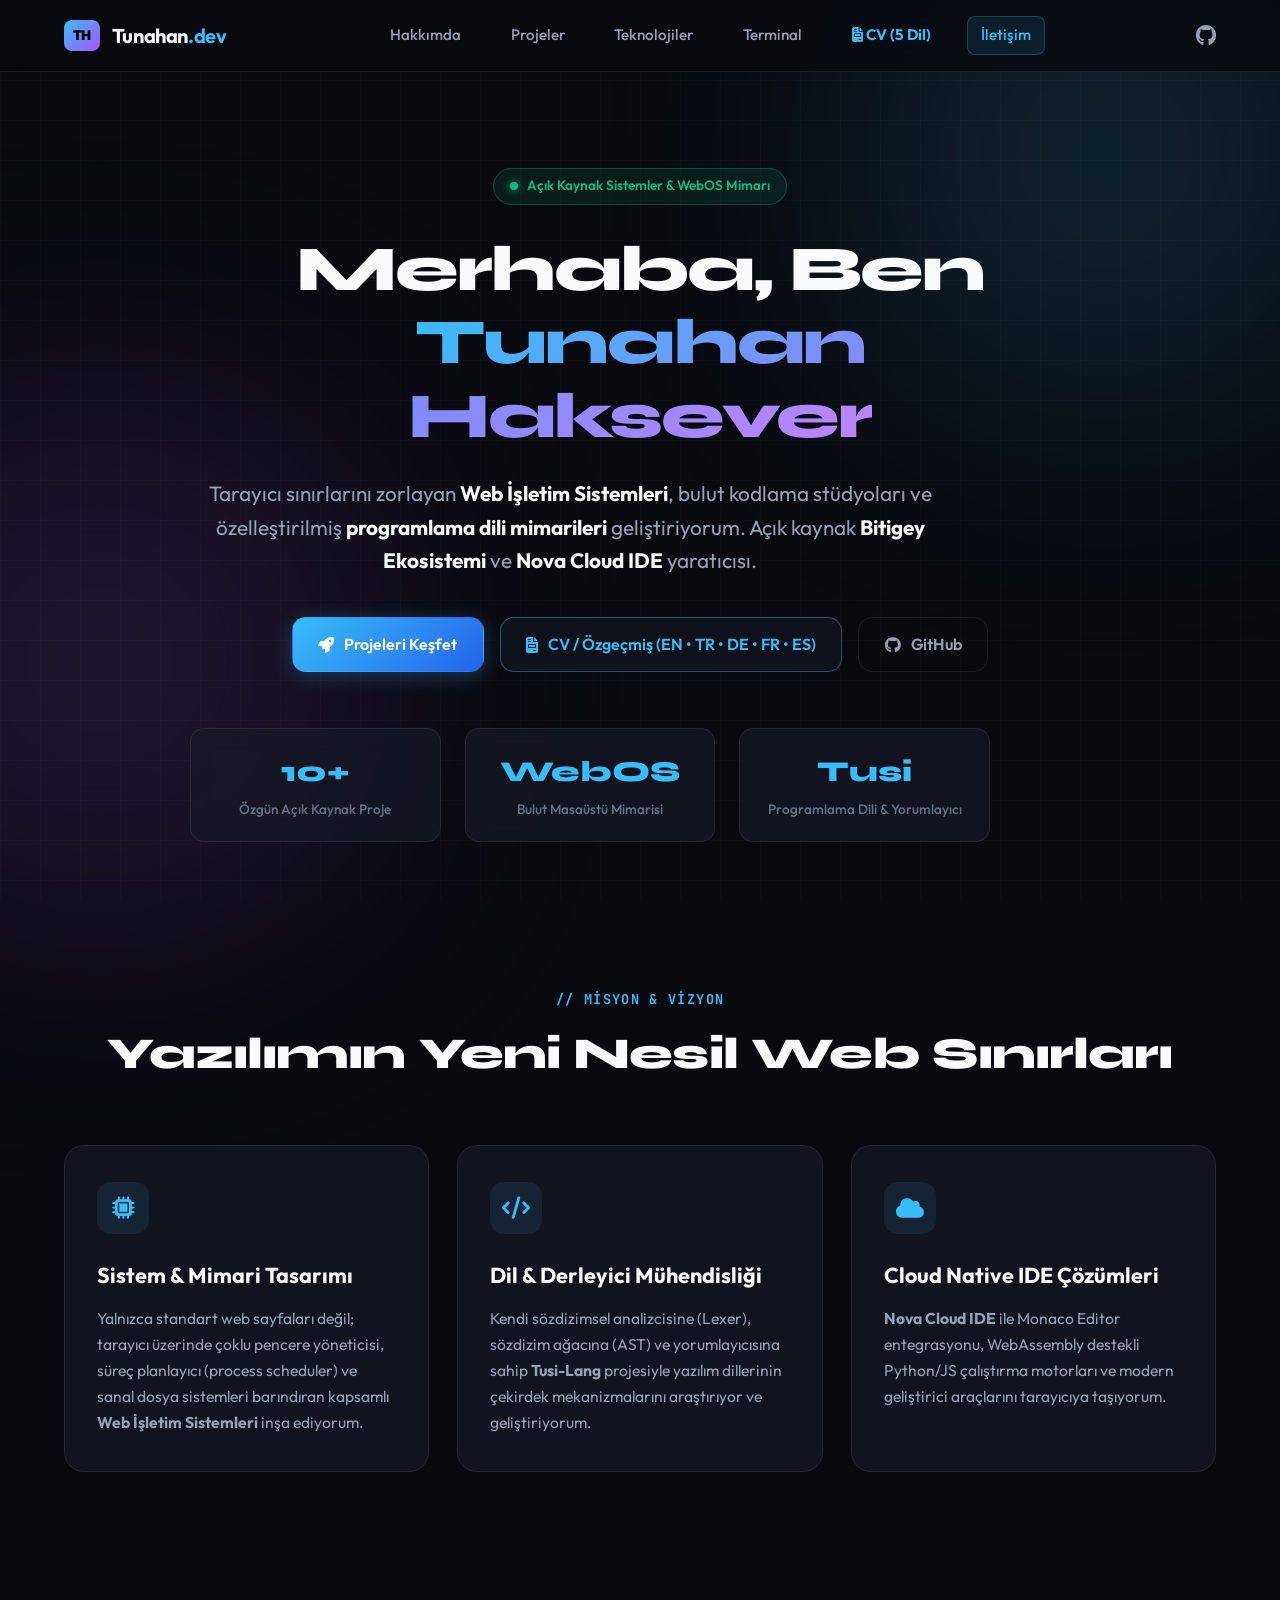
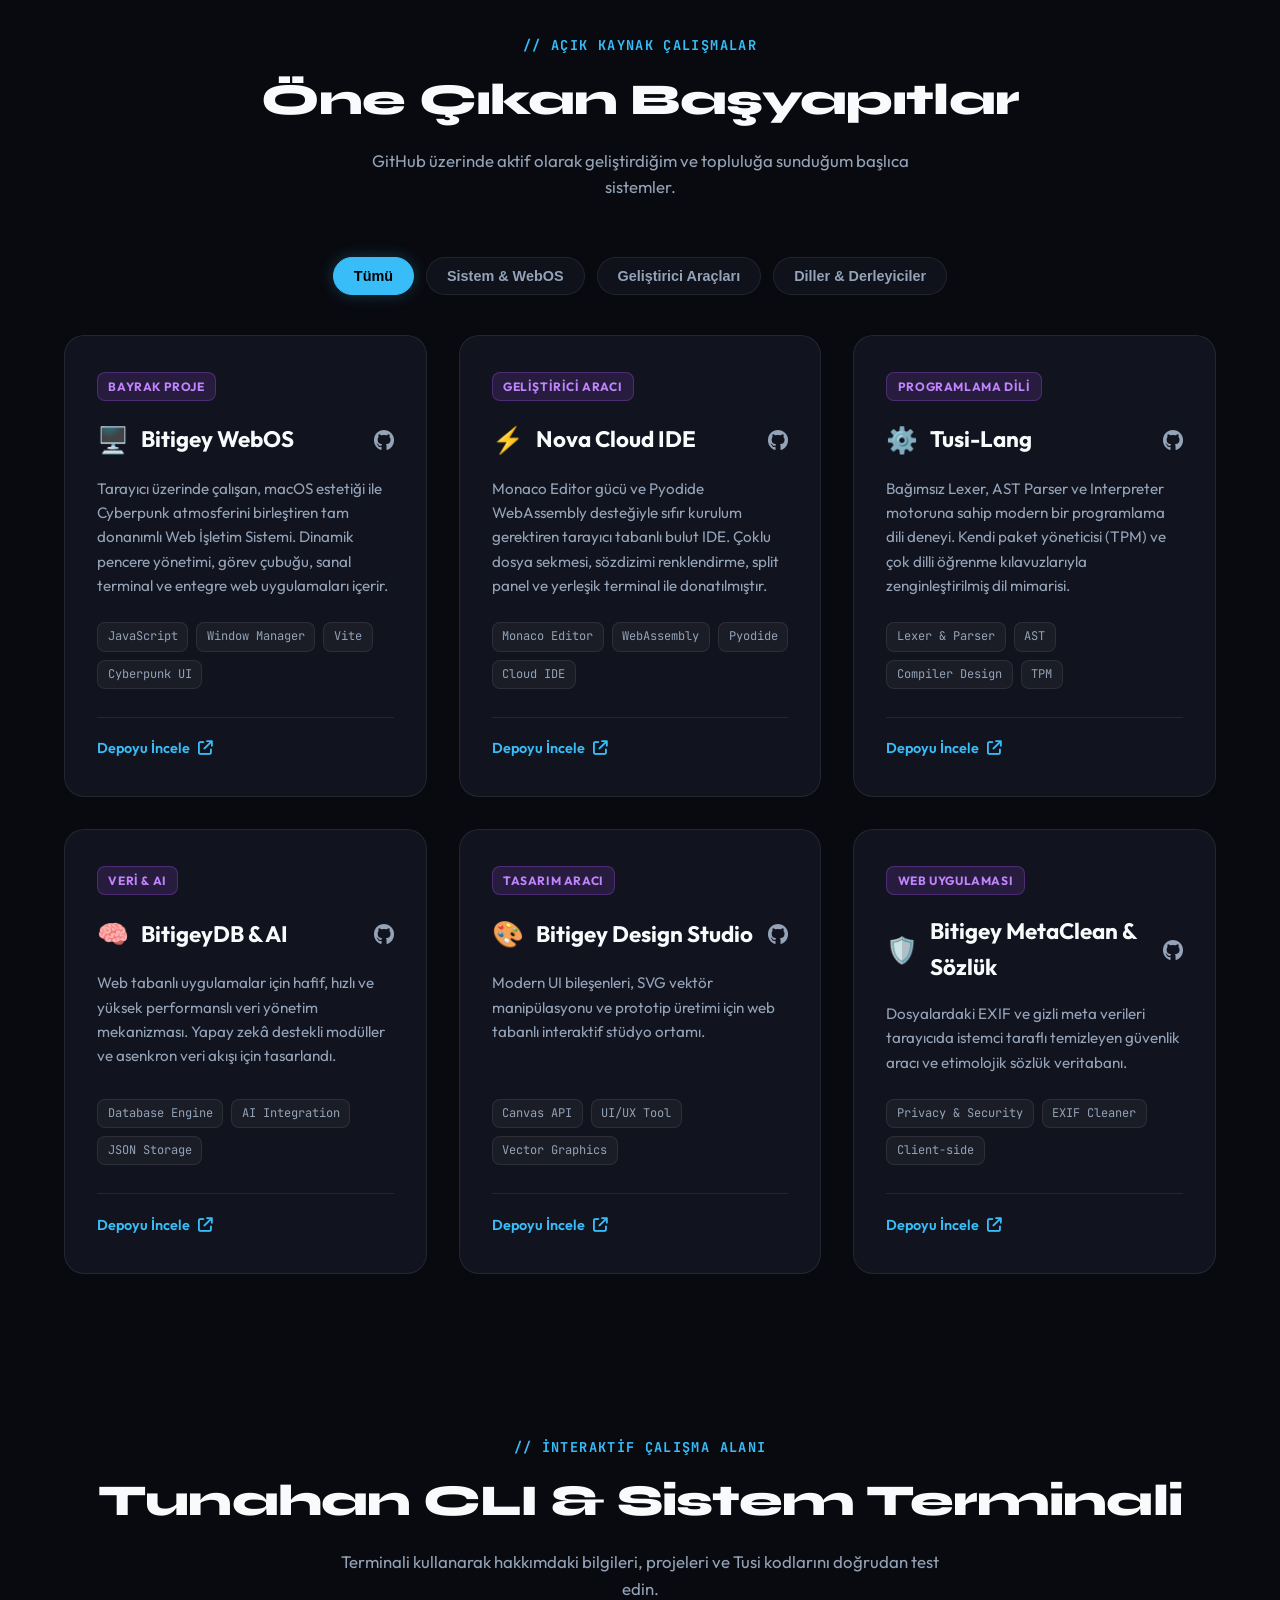
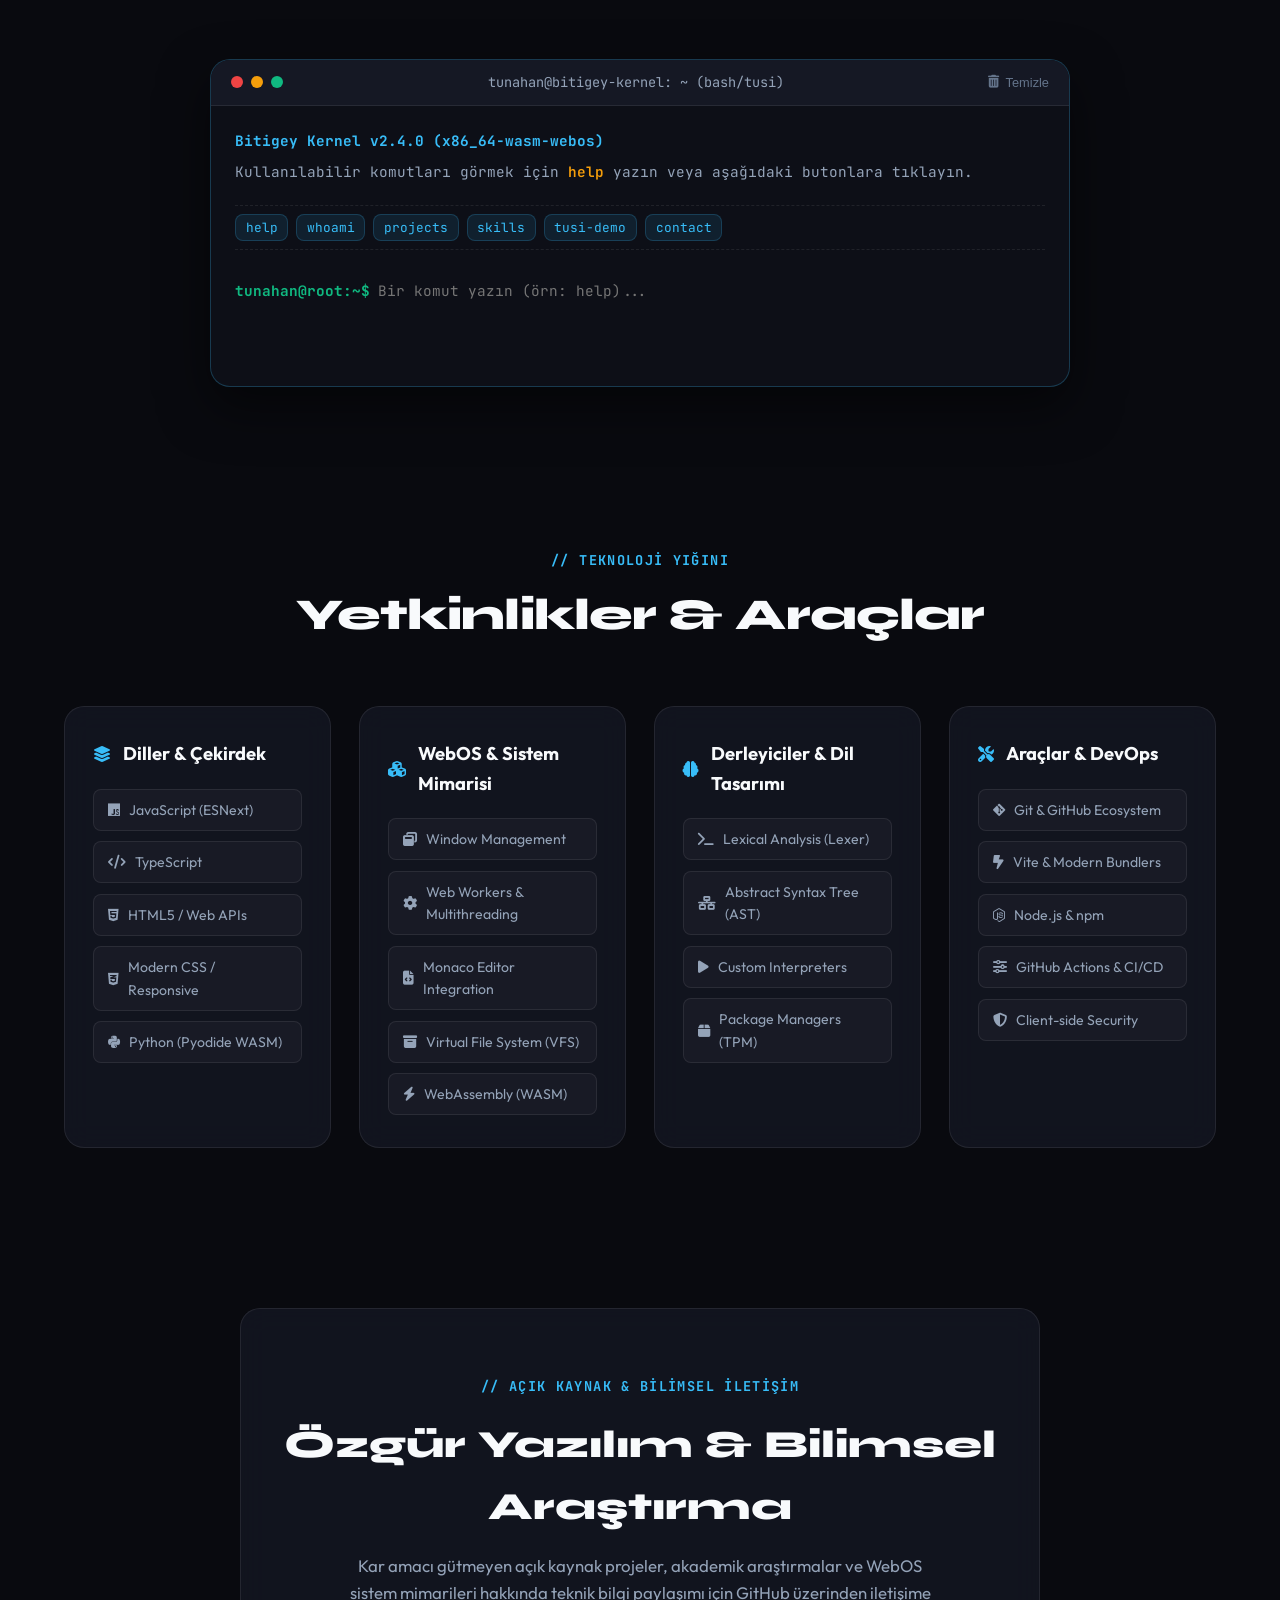
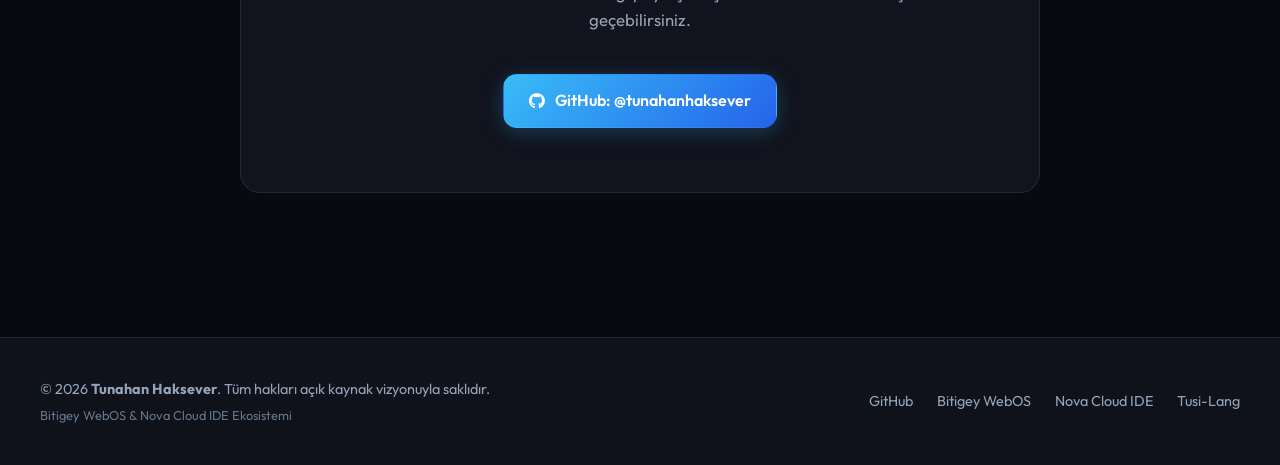
==== index.html @ 4cc144ef "update: fix live url paths and clean natural developer assets" ====
<!DOCTYPE html>
<html lang="tr" class="dark">
<head>
  <meta charset="UTF-8">
  <meta name="viewport" content="width=device-width, initial-scale=1.0">
  
  <!-- Primary Meta Tags & SEO -->
  <title>Tunahan Haksever | Resmi Web Sitesi & Açık Kaynak Sistem Mimarı</title>
  <meta name="title" content="Tunahan Haksever | Resmi Web Sitesi & Açık Kaynak Sistem Mimarı">
  <meta name="description" content="Tunahan Haksever resmi web sitesi. Bitigey WebOS, Nova Cloud IDE ve Tusi-Lang programlama dilinin yaratıcısı. Açık kaynak, bilimsel yazılım mimarileri ve sistem geliştirme.">
  <meta name="keywords" content="Tunahan Haksever, Tunahan Haksever kimdir, Tunahan Haksever GitHub, Tunahan Haksever projeleri, Bitigey, Bitigey WebOS, Nova Cloud IDE, Tusi-Lang, Yazılım Mimarı, Açık Kaynak, WebOS">
  <meta name="author" content="Tunahan Haksever">
  <meta name="robots" content="index, follow, max-image-preview:large, max-snippet:-1, max-video-preview:-1">
  <link rel="canonical" href="https://tunahanhaksever.github.io/tunahanhaksever/">

  <!-- Open Graph / Facebook / LinkedIn -->
  <meta property="og:type" content="profile">
  <meta property="og:url" content="https://tunahanhaksever.github.io/tunahanhaksever/">
  <meta property="og:title" content="Tunahan Haksever | Software Architect & Open Source Creator">
  <meta property="og:description" content="Bitigey WebOS, Nova Cloud IDE ve Tusi-Lang projelerinin mimarı. Geleceğin web tabanlı sistemleri ve geliştirici araçları.">
  <meta property="og:image" content="https://avatars.githubusercontent.com/u/tunahanhaksever">

  <!-- Twitter -->
  <meta property="twitter:card" content="summary_large_image">
  <meta property="twitter:url" content="https://tunahanhaksever.github.io/tunahanhaksever/">
  <meta property="twitter:title" content="Tunahan Haksever | Software Architect & Creator">
  <meta property="twitter:description" content="Bitigey WebOS, Nova Cloud IDE ve Tusi-Lang projelerinin geliştiricisi.">
  <meta property="twitter:image" content="https://avatars.githubusercontent.com/u/tunahanhaksever">

  <!-- Favicon -->
  <link rel="icon" type="image/svg+xml" href="data:image/svg+xml,<svg xmlns='http://www.w3.org/2000/svg' viewBox='0 0 100 100'><text y='.9em' font-size='90'>⚡</text></svg>">

  <!-- Google Fonts: Syne & Outfit & JetBrains Mono -->
  <link rel="preconnect" href="https://fonts.googleapis.com">
  <link rel="preconnect" href="https://fonts.gstatic.com" crossorigin>
  <link href="https://fonts.googleapis.com/css2?family=JetBrains+Mono:wght@400;500;700&family=Outfit:wght@300;400;500;600;700;800;900&family=Syne:wght@700;800&display=swap" rel="stylesheet">

  <!-- Font Awesome Icons -->
  <link rel="stylesheet" href="https://cdnjs.cloudflare.com/ajax/libs/font-awesome/6.5.1/css/all.min.css">

  <!-- Custom Stylesheet -->
  <link rel="stylesheet" href="style.css">

  <!-- Google Knowledge Graph & Entity Structured Data (JSON-LD) -->
  <script type="application/ld+json">
  {
    "@context": "https://schema.org",
    "@type": "Person",
    "@id": "https://github.com/tunahanhaksever#person",
    "name": "Tunahan Haksever",
    "alternateName": "tunahanhaksever",
    "url": "https://tunahanhaksever.github.io/tunahanhaksever/",
    "image": "https://avatars.githubusercontent.com/u/tunahanhaksever",
    "jobTitle": "Software Architect & Open Source Developer",
    "description": "Yazılım mühendisi, açık kaynak geliştiricisi; Bitigey WebOS, Nova Cloud IDE ve Tusi programlama dilinin yaratıcısı.",
    "knowsAbout": [
      "Web Operating Systems",
      "Cloud IDE Development",
      "Programming Language Design",
      "JavaScript",
      "TypeScript",
      "WebAssembly",
      "Full Stack Web Architecture"
    ],
    "sameAs": [
      "https://github.com/tunahanhaksever",
      "https://twitter.com/tunahanhaksever",
      "https://www.linkedin.com/in/tunahanhaksever"
    ],
    "creator": [
      {
        "@type": "SoftwareSourceCode",
        "name": "Bitigey WebOS",
        "description": "Tarayıcıda çalışan macOS ve Cyberpunk hibriti modern Web İşletim Sistemi.",
        "codeRepository": "https://github.com/tunahanhaksever/bitigey-webos",
        "programmingLanguage": "JavaScript"
      },
      {
        "@type": "SoftwareSourceCode",
        "name": "Nova Cloud IDE",
        "description": "Monaco Editor ve WebAssembly altyapılı tarayıcı içi bulut kodlama ortamı.",
        "codeRepository": "https://github.com/tunahanhaksever/nova-cloud-ide",
        "programmingLanguage": "JavaScript"
      },
      {
        "@type": "SoftwareSourceCode",
        "name": "Tusi-Lang",
        "description": "Özel Lexer, Parser ve Yorumlayıcı mimarisine sahip Türkçe temelli bağımsız programlama dili.",
        "codeRepository": "https://github.com/tunahanhaksever/tusi-lang",
        "programmingLanguage": "JavaScript"
      }
    ]
  }
  </script>
</head>
<body>
  <!-- Background Glow & Grid Canvas -->
  <div class="bg-glow bg-glow-1"></div>
  <div class="bg-glow bg-glow-2"></div>
  <div class="grid-overlay"></div>

  <!-- Navbar -->
  <header class="site-header">
    <nav class="nav-container">
      <a href="#hero" class="brand-logo">
        <span class="logo-badge">TH</span>
        <span class="logo-text">Tunahan<span class="highlight">.dev</span></span>
      </a>

      <div class="nav-links">
        <a href="#about" class="nav-link">Hakkımda</a>
        <a href="#projects" class="nav-link">Projeler</a>
        <a href="#skills" class="nav-link">Teknolojiler</a>
        <a href="#terminal" class="nav-link">Terminal</a>
        <a href="cv.html" class="nav-link" style="color: #38bdf8; font-weight: 700;"><i class="fa-solid fa-file-invoice"></i> CV (5 Dil)</a>
        <a href="#contact" class="nav-link contact-btn">İletişim</a>
      </div>

      <div class="nav-actions">
        <a href="https://github.com/tunahanhaksever" target="_blank" rel="noopener" class="icon-link" aria-label="GitHub">
          <i class="fa-brands fa-github"></i>
        </a>
      </div>
    </nav>
  </header>

  <main>
    <!-- Hero Section -->
    <section id="hero" class="hero-section">
      <div class="hero-content">
        <div class="status-pill">
          <span class="status-dot"></span>
          <span>Açık Kaynak Sistemler & WebOS Mimarı</span>
        </div>

        <h1 class="hero-title">
          Merhaba, Ben <span class="gradient-text">Tunahan Haksever</span>
        </h1>

        <p class="hero-subtitle">
          Tarayıcı sınırlarını zorlayan <strong>Web İşletim Sistemleri</strong>, bulut kodlama stüdyoları ve 
          özelleştirilmiş <strong>programlama dili mimarileri</strong> geliştiriyorum. 
          Açık kaynak <strong>Bitigey Ekosistemi</strong> ve <strong>Nova Cloud IDE</strong> yaratıcısı.
        </p>

        <div class="hero-cta-group">
          <a href="#projects" class="btn btn-primary">
            <i class="fa-solid fa-rocket"></i> Projeleri Keşfet
          </a>
          <a href="cv.html" class="btn btn-secondary" style="border-color: rgba(56, 189, 248, 0.4); color: #38bdf8;">
            <i class="fa-solid fa-file-invoice"></i> CV / Özgeçmiş (EN • TR • DE • FR • ES)
          </a>
          <a href="https://github.com/tunahanhaksever" target="_blank" rel="noopener" class="btn btn-ghost">
            <i class="fa-brands fa-github"></i> GitHub
          </a>
        </div>

        <!-- Quick Metrics -->
        <div class="hero-metrics">
          <div class="metric-card">
            <span class="metric-num" data-val="10">10+</span>
            <span class="metric-label">Özgün Açık Kaynak Proje</span>
          </div>
          <div class="metric-card">
            <span class="metric-num">WebOS</span>
            <span class="metric-label">Bulut Masaüstü Mimarisi</span>
          </div>
          <div class="metric-card">
            <span class="metric-num">Tusi</span>
            <span class="metric-label">Programlama Dili & Yorumlayıcı</span>
          </div>
        </div>
      </div>
    </section>

    <!-- About Section -->
    <section id="about" class="section-container">
      <div class="section-header">
        <span class="section-tag">// MİSYON & VİZYON</span>
        <h2 class="section-title">Yazılımın Yeni Nesil Web Sınırları</h2>
      </div>

      <div class="about-grid">
        <div class="about-card glass-panel">
          <div class="about-icon"><i class="fa-solid fa-microchip"></i></div>
          <h3>Sistem & Mimari Tasarımı</h3>
          <p>
            Yalnızca standart web sayfaları değil; tarayıcı üzerinde çoklu pencere yöneticisi,
            süreç planlayıcı (process scheduler) ve sanal dosya sistemleri barındıran 
            kapsamlı <strong>Web İşletim Sistemleri</strong> inşa ediyorum.
          </p>
        </div>

        <div class="about-card glass-panel">
          <div class="about-icon"><i class="fa-solid fa-code"></i></div>
          <h3>Dil & Derleyici Mühendisliği</h3>
          <p>
            Kendi sözdizimsel analizcisine (Lexer), sözdizim ağacına (AST) ve yorumlayıcısına sahip
            <strong>Tusi-Lang</strong> projesiyle yazılım dillerinin çekirdek mekanizmalarını araştırıyor ve geliştiriyorum.
          </p>
        </div>

        <div class="about-card glass-panel">
          <div class="about-icon"><i class="fa-solid fa-cloud"></i></div>
          <h3>Cloud Native IDE Çözümleri</h3>
          <p>
            <strong>Nova Cloud IDE</strong> ile Monaco Editor entegrasyonu, WebAssembly destekli Python/JS çalıştırma
            motorları ve modern geliştirici araçlarını tarayıcıya taşıyorum.
          </p>
        </div>
      </div>
    </section>

    <!-- Featured Projects Section -->
    <section id="projects" class="section-container">
      <div class="section-header">
        <span class="section-tag">// AÇIK KAYNAK ÇALIŞMALAR</span>
        <h2 class="section-title">Öne Çıkan Başyapıtlar</h2>
        <p class="section-desc">GitHub üzerinde aktif olarak geliştirdiğim ve topluluğa sunduğum başlıca sistemler.</p>
      </div>

      <!-- Project Filter Buttons -->
      <div class="filter-tabs">
        <button class="filter-tab active" data-filter="all">Tümü</button>
        <button class="filter-tab" data-filter="systems">Sistem & WebOS</button>
        <button class="filter-tab" data-filter="devtools">Geliştirici Araçları</button>
        <button class="filter-tab" data-filter="languages">Diller & Derleyiciler</button>
      </div>

      <div class="projects-grid">
        <!-- Project 1: Bitigey WebOS -->
        <article class="project-card glass-panel" data-category="systems">
          <div class="project-badge">Bayrak Proje</div>
          <div class="project-header">
            <div class="project-title-area">
              <span class="project-icon">🖥️</span>
              <h3>Bitigey WebOS</h3>
            </div>
            <a href="https://github.com/tunahanhaksever/bitigey-webos" target="_blank" rel="noopener" class="project-github-link" aria-label="GitHub Repo">
              <i class="fa-brands fa-github"></i>
            </a>
          </div>
          <p class="project-summary">
            Tarayıcı üzerinde çalışan, macOS estetiği ile Cyberpunk atmosferini birleştiren tam donanımlı Web İşletim Sistemi.
            Dinamik pencere yönetimi, görev çubuğu, sanal terminal ve entegre web uygulamaları içerir.
          </p>
          <div class="project-tags">
            <span class="tag">JavaScript</span>
            <span class="tag">Window Manager</span>
            <span class="tag">Vite</span>
            <span class="tag">Cyberpunk UI</span>
          </div>
          <div class="project-links">
            <a href="https://github.com/tunahanhaksever/bitigey-webos" target="_blank" rel="noopener" class="card-btn">
              <span>Depoyu İncele</span>
              <i class="fa-solid fa-arrow-up-right-from-square"></i>
            </a>
          </div>
        </article>

        <!-- Project 2: Nova Cloud IDE -->
        <article class="project-card glass-panel" data-category="devtools">
          <div class="project-badge">Geliştirici Aracı</div>
          <div class="project-header">
            <div class="project-title-area">
              <span class="project-icon">⚡</span>
              <h3>Nova Cloud IDE</h3>
            </div>
            <a href="https://github.com/tunahanhaksever/nova-cloud-ide" target="_blank" rel="noopener" class="project-github-link" aria-label="GitHub Repo">
              <i class="fa-brands fa-github"></i>
            </a>
          </div>
          <p class="project-summary">
            Monaco Editor gücü ve Pyodide WebAssembly desteğiyle sıfır kurulum gerektiren tarayıcı tabanlı bulut IDE.
            Çoklu dosya sekmesi, sözdizimi renklendirme, split panel ve yerleşik terminal ile donatılmıştır.
          </p>
          <div class="project-tags">
            <span class="tag">Monaco Editor</span>
            <span class="tag">WebAssembly</span>
            <span class="tag">Pyodide</span>
            <span class="tag">Cloud IDE</span>
          </div>
          <div class="project-links">
            <a href="https://github.com/tunahanhaksever/nova-cloud-ide" target="_blank" rel="noopener" class="card-btn">
              <span>Depoyu İncele</span>
              <i class="fa-solid fa-arrow-up-right-from-square"></i>
            </a>
          </div>
        </article>

        <!-- Project 3: Tusi-Lang -->
        <article class="project-card glass-panel" data-category="languages">
          <div class="project-badge">Programlama Dili</div>
          <div class="project-header">
            <div class="project-title-area">
              <span class="project-icon">⚙️</span>
              <h3>Tusi-Lang</h3>
            </div>
            <a href="https://github.com/tunahanhaksever/tusi-lang" target="_blank" rel="noopener" class="project-github-link" aria-label="GitHub Repo">
              <i class="fa-brands fa-github"></i>
            </a>
          </div>
          <p class="project-summary">
            Bağımsız Lexer, AST Parser ve Interpreter motoruna sahip modern bir programlama dili deneyi.
            Kendi paket yöneticisi (TPM) ve çok dilli öğrenme kılavuzlarıyla zenginleştirilmiş dil mimarisi.
          </p>
          <div class="project-tags">
            <span class="tag">Lexer & Parser</span>
            <span class="tag">AST</span>
            <span class="tag">Compiler Design</span>
            <span class="tag">TPM</span>
          </div>
          <div class="project-links">
            <a href="https://github.com/tunahanhaksever/tusi-lang" target="_blank" rel="noopener" class="card-btn">
              <span>Depoyu İncele</span>
              <i class="fa-solid fa-arrow-up-right-from-square"></i>
            </a>
          </div>
        </article>

        <!-- Project 4: BitigeyDB & AI Studio -->
        <article class="project-card glass-panel" data-category="systems">
          <div class="project-badge">Veri & AI</div>
          <div class="project-header">
            <div class="project-title-area">
              <span class="project-icon">🧠</span>
              <h3>BitigeyDB & AI</h3>
            </div>
            <a href="https://github.com/tunahanhaksever/bitigeydb" target="_blank" rel="noopener" class="project-github-link" aria-label="GitHub Repo">
              <i class="fa-brands fa-github"></i>
            </a>
          </div>
          <p class="project-summary">
            Web tabanlı uygulamalar için hafif, hızlı ve yüksek performanslı veri yönetim mekanizması.
            Yapay zekâ destekli modüller ve asenkron veri akışı için tasarlandı.
          </p>
          <div class="project-tags">
            <span class="tag">Database Engine</span>
            <span class="tag">AI Integration</span>
            <span class="tag">JSON Storage</span>
          </div>
          <div class="project-links">
            <a href="https://github.com/tunahanhaksever/bitigeydb" target="_blank" rel="noopener" class="card-btn">
              <span>Depoyu İncele</span>
              <i class="fa-solid fa-arrow-up-right-from-square"></i>
            </a>
          </div>
        </article>

        <!-- Project 5: Bitigey Design Studio -->
        <article class="project-card glass-panel" data-category="devtools">
          <div class="project-badge">Tasarım Aracı</div>
          <div class="project-header">
            <div class="project-title-area">
              <span class="project-icon">🎨</span>
              <h3>Bitigey Design Studio</h3>
            </div>
            <a href="https://github.com/tunahanhaksever/bitigey-design-studio" target="_blank" rel="noopener" class="project-github-link" aria-label="GitHub Repo">
              <i class="fa-brands fa-github"></i>
            </a>
          </div>
          <p class="project-summary">
            Modern UI bileşenleri, SVG vektör manipülasyonu ve prototip üretimi için web tabanlı interaktif stüdyo ortamı.
          </p>
          <div class="project-tags">
            <span class="tag">Canvas API</span>
            <span class="tag">UI/UX Tool</span>
            <span class="tag">Vector Graphics</span>
          </div>
          <div class="project-links">
            <a href="https://github.com/tunahanhaksever/bitigey-design-studio" target="_blank" rel="noopener" class="card-btn">
              <span>Depoyu İncele</span>
              <i class="fa-solid fa-arrow-up-right-from-square"></i>
            </a>
          </div>
        </article>

        <!-- Project 6: Bitigey Sözlük & MetaClean -->
        <article class="project-card glass-panel" data-category="devtools">
          <div class="project-badge">Web Uygulaması</div>
          <div class="project-header">
            <div class="project-title-area">
              <span class="project-icon">🛡️</span>
              <h3>Bitigey MetaClean & Sözlük</h3>
            </div>
            <a href="https://github.com/tunahanhaksever/bitigey-metaclean" target="_blank" rel="noopener" class="project-github-link" aria-label="GitHub Repo">
              <i class="fa-brands fa-github"></i>
            </a>
          </div>
          <p class="project-summary">
            Dosyalardaki EXIF ve gizli meta verileri tarayıcıda istemci taraflı temizleyen güvenlik aracı ve etimolojik sözlük veritabanı.
          </p>
          <div class="project-tags">
            <span class="tag">Privacy & Security</span>
            <span class="tag">EXIF Cleaner</span>
            <span class="tag">Client-side</span>
          </div>
          <div class="project-links">
            <a href="https://github.com/tunahanhaksever/bitigey-metaclean" target="_blank" rel="noopener" class="card-btn">
              <span>Depoyu İncele</span>
              <i class="fa-solid fa-arrow-up-right-from-square"></i>
            </a>
          </div>
        </article>
      </div>
    </section>

    <!-- Interactive Terminal Simulator Section -->
    <section id="terminal" class="section-container">
      <div class="section-header">
        <span class="section-tag">// İNTERAKTİF ÇALIŞMA ALANI</span>
        <h2 class="section-title">Tunahan CLI & Sistem Terminali</h2>
        <p class="section-desc">Terminali kullanarak hakkımdaki bilgileri, projeleri ve Tusi kodlarını doğrudan test edin.</p>
      </div>

      <div class="terminal-window">
        <div class="terminal-bar">
          <div class="terminal-dots">
            <span class="dot red"></span>
            <span class="dot yellow"></span>
            <span class="dot green"></span>
          </div>
          <div class="terminal-title">tunahan@bitigey-kernel: ~ (bash/tusi)</div>
          <div class="terminal-actions">
            <button id="clear-term-btn" class="term-action-btn"><i class="fa-solid fa-trash-can"></i> Temizle</button>
          </div>
        </div>
        <div class="terminal-body" id="terminal-body">
          <div class="term-line output">
            <span class="cyan-text">Bitigey Kernel v2.4.0 (x86_64-wasm-webos)</span>
          </div>
          <div class="term-line output">
            Kullanılabilir komutları görmek için <span class="highlight-text">help</span> yazın veya aşağıdaki butonlara tıklayın.
          </div>
          <div class="term-quick-btns">
            <button class="cmd-pill" data-cmd="help">help</button>
            <button class="cmd-pill" data-cmd="whoami">whoami</button>
            <button class="cmd-pill" data-cmd="projects">projects</button>
            <button class="cmd-pill" data-cmd="skills">skills</button>
            <button class="cmd-pill" data-cmd="tusi-demo">tusi-demo</button>
            <button class="cmd-pill" data-cmd="contact">contact</button>
          </div>
          <div class="term-input-row">
            <span class="term-prompt">tunahan@root:~$</span>
            <input type="text" id="terminal-input" autocomplete="off" spellcheck="false" placeholder="Bir komut yazın (örn: help)...">
          </div>
        </div>
      </div>
    </section>

    <!-- Skills & Technology Matrix -->
    <section id="skills" class="section-container">
      <div class="section-header">
        <span class="section-tag">// TEKNOLOJİ YIĞINI</span>
        <h2 class="section-title">Yetkinlikler & Araçlar</h2>
      </div>

      <div class="skills-wrapper">
        <div class="skill-category glass-panel">
          <div class="category-header">
            <i class="fa-solid fa-layer-group"></i>
            <h3>Diller & Çekirdek</h3>
          </div>
          <div class="tech-chips">
            <span class="tech-chip"><i class="fa-brands fa-js"></i> JavaScript (ESNext)</span>
            <span class="tech-chip"><i class="fa-solid fa-code"></i> TypeScript</span>
            <span class="tech-chip"><i class="fa-brands fa-html5"></i> HTML5 / Web APIs</span>
            <span class="tech-chip"><i class="fa-brands fa-css3-alt"></i> Modern CSS / Responsive</span>
            <span class="tech-chip"><i class="fa-brands fa-python"></i> Python (Pyodide WASM)</span>
          </div>
        </div>

        <div class="skill-category glass-panel">
          <div class="category-header">
            <i class="fa-solid fa-cubes"></i>
            <h3>WebOS & Sistem Mimarisi</h3>
          </div>
          <div class="tech-chips">
            <span class="tech-chip"><i class="fa-solid fa-window-restore"></i> Window Management</span>
            <span class="tech-chip"><i class="fa-solid fa-gear"></i> Web Workers & Multithreading</span>
            <span class="tech-chip"><i class="fa-solid fa-file-code"></i> Monaco Editor Integration</span>
            <span class="tech-chip"><i class="fa-solid fa-box-archive"></i> Virtual File System (VFS)</span>
            <span class="tech-chip"><i class="fa-solid fa-bolt"></i> WebAssembly (WASM)</span>
          </div>
        </div>

        <div class="skill-category glass-panel">
          <div class="category-header">
            <i class="fa-solid fa-brain"></i>
            <h3>Derleyiciler & Dil Tasarımı</h3>
          </div>
          <div class="tech-chips">
            <span class="tech-chip"><i class="fa-solid fa-terminal"></i> Lexical Analysis (Lexer)</span>
            <span class="tech-chip"><i class="fa-solid fa-network-wired"></i> Abstract Syntax Tree (AST)</span>
            <span class="tech-chip"><i class="fa-solid fa-play"></i> Custom Interpreters</span>
            <span class="tech-chip"><i class="fa-solid fa-box"></i> Package Managers (TPM)</span>
          </div>
        </div>

        <div class="skill-category glass-panel">
          <div class="category-header">
            <i class="fa-solid fa-screwdriver-wrench"></i>
            <h3>Araçlar & DevOps</h3>
          </div>
          <div class="tech-chips">
            <span class="tech-chip"><i class="fa-brands fa-git-alt"></i> Git & GitHub Ecosystem</span>
            <span class="tech-chip"><i class="fa-solid fa-bolt-lightning"></i> Vite & Modern Bundlers</span>
            <span class="tech-chip"><i class="fa-brands fa-node-js"></i> Node.js & npm</span>
            <span class="tech-chip"><i class="fa-solid fa-sliders"></i> GitHub Actions & CI/CD</span>
            <span class="tech-chip"><i class="fa-solid fa-shield-halved"></i> Client-side Security</span>
          </div>
        </div>
      </div>
    </section>

    <!-- Contact & Connect Section -->
    <section id="contact" class="section-container">
      <div class="contact-box glass-panel">
        <span class="section-tag">// AÇIK KAYNAK & BİLİMSEL İLETİŞİM</span>
        <h2 class="contact-title">Özgür Yazılım & Bilimsel Araştırma</h2>
        <p class="contact-desc">
          Kar amacı gütmeyen açık kaynak projeler, akademik araştırmalar ve WebOS sistem mimarileri hakkında
          teknik bilgi paylaşımı için GitHub üzerinden iletişime geçebilirsiniz.
        </p>

        <div class="contact-buttons">
          <a href="https://github.com/tunahanhaksever" target="_blank" rel="noopener" class="btn btn-primary">
            <i class="fa-brands fa-github"></i> GitHub: @tunahanhaksever
          </a>
        </div>
      </div>
    </section>
  </main>

  <!-- Footer -->
  <footer class="site-footer">
    <div class="footer-content">
      <div class="footer-left">
        <p>© 2026 <strong>Tunahan Haksever</strong>. Tüm hakları açık kaynak vizyonuyla saklıdır.</p>
        <p class="sub-credit">Bitigey WebOS & Nova Cloud IDE Ekosistemi</p>
      </div>
      <div class="footer-right">
        <a href="https://github.com/tunahanhaksever" target="_blank" rel="noopener" class="footer-link">GitHub</a>
        <a href="https://github.com/tunahanhaksever/bitigey-webos" target="_blank" rel="noopener" class="footer-link">Bitigey WebOS</a>
        <a href="https://github.com/tunahanhaksever/nova-cloud-ide" target="_blank" rel="noopener" class="footer-link">Nova Cloud IDE</a>
        <a href="https://github.com/tunahanhaksever/tusi-lang" target="_blank" rel="noopener" class="footer-link">Tusi-Lang</a>
      </div>
    </div>
  </footer>

  <script src="script.js"></script>
</body>
</html>
---- style.css ----
/* ==========================================================================
   Tunahan Haksever Portfolio Design System
   Modern Obsidian Dark / Cyberpunk Glassmorphic Aesthetics
   ========================================================================== */

:root {
  --bg-main: #090a0f;
  --bg-surface: #10121b;
  --bg-panel: rgba(22, 25, 38, 0.7);
  --bg-glass: rgba(255, 255, 255, 0.03);
  --border-subtle: rgba(255, 255, 255, 0.08);
  --border-hover: rgba(56, 189, 248, 0.4);
  
  --primary: #38bdf8;
  --primary-glow: rgba(56, 189, 248, 0.25);
  --accent: #a855f7;
  --accent-glow: rgba(168, 85, 247, 0.25);
  --success: #10b981;
  --text-main: #f8fafc;
  --text-muted: #94a3b8;
  --text-dim: #64748b;

  --font-main: 'Outfit', -apple-system, BlinkMacSystemFont, 'Segoe UI', Roboto, sans-serif;
  --font-mono: 'JetBrains Mono', monospace;
  --font-display: 'Syne', var(--font-main);
  
  --radius-sm: 8px;
  --radius-md: 14px;
  --radius-lg: 20px;
  --radius-full: 9999px;
  
  --transition-fast: 0.2s cubic-bezier(0.4, 0, 0.2, 1);
  --transition-normal: 0.35s cubic-bezier(0.4, 0, 0.2, 1);
}

*, *::before, *::after {
  box-sizing: border-box;
  margin: 0;
  padding: 0;
}

html {
  scroll-behavior: smooth;
  color-scheme: dark;
}

body {
  background-color: var(--bg-main);
  color: var(--text-main);
  font-family: var(--font-main);
  line-height: 1.6;
  overflow-x: hidden;
  position: relative;
  min-height: 100vh;
}

/* Background Ambient Glows & Grid */
.bg-glow {
  position: fixed;
  border-radius: 50%;
  filter: blur(140px);
  pointer-events: none;
  z-index: 0;
  opacity: 0.4;
}

.bg-glow-1 {
  width: 550px;
  height: 550px;
  background: radial-gradient(circle, #38bdf8 0%, rgba(56, 189, 248, 0) 70%);
  top: -120px;
  right: -100px;
}

.bg-glow-2 {
  width: 600px;
  height: 600px;
  background: radial-gradient(circle, #a855f7 0%, rgba(168, 85, 247, 0) 70%);
  top: 40%;
  left: -200px;
}

.grid-overlay {
  position: fixed;
  inset: 0;
  background-image: 
    linear-gradient(to right, rgba(255, 255, 255, 0.02) 1px, transparent 1px),
    linear-gradient(to bottom, rgba(255, 255, 255, 0.02) 1px, transparent 1px);
  background-size: 40px 40px;
  pointer-events: none;
  z-index: 1;
}

main, header, footer {
  position: relative;
  z-index: 2;
}

/* ==========================================================================
   Header & Navigation
   ========================================================================== */

.site-header {
  position: sticky;
  top: 0;
  width: 100%;
  background: rgba(9, 10, 15, 0.75);
  backdrop-filter: blur(16px);
  -webkit-backdrop-filter: blur(16px);
  border-bottom: 1px solid var(--border-subtle);
  z-index: 100;
  transition: var(--transition-normal);
}

.nav-container {
  max-width: 1200px;
  margin: 0 auto;
  padding: 1rem 1.5rem;
  display: flex;
  align-items: center;
  justify-content: space-between;
}

.brand-logo {
  display: flex;
  align-items: center;
  gap: 0.75rem;
  text-decoration: none;
  color: var(--text-main);
  font-weight: 700;
  font-size: 1.25rem;
  letter-spacing: -0.02em;
}

.logo-badge {
  background: linear-gradient(135deg, var(--primary), var(--accent));
  color: #000;
  font-weight: 900;
  font-size: 0.85rem;
  padding: 0.3rem 0.55rem;
  border-radius: var(--radius-sm);
  display: inline-flex;
  align-items: center;
  justify-content: center;
}

.logo-text .highlight {
  color: var(--primary);
}

.nav-links {
  display: flex;
  align-items: center;
  gap: 1.5rem;
}

.nav-link {
  text-decoration: none;
  color: var(--text-muted);
  font-size: 0.95rem;
  font-weight: 500;
  transition: var(--transition-fast);
  padding: 0.4rem 0.8rem;
  border-radius: var(--radius-sm);
}

.nav-link:hover {
  color: var(--text-main);
  background: var(--bg-glass);
}

.nav-link.contact-btn {
  background: rgba(56, 189, 248, 0.1);
  color: var(--primary);
  border: 1px solid rgba(56, 189, 248, 0.25);
}

.nav-link.contact-btn:hover {
  background: var(--primary);
  color: #000;
  box-shadow: 0 0 20px var(--primary-glow);
}

.icon-link {
  color: var(--text-muted);
  font-size: 1.3rem;
  transition: var(--transition-fast);
}

.icon-link:hover {
  color: var(--primary);
  transform: translateY(-2px);
}

/* ==========================================================================
   Hero Section
   ========================================================================== */

.hero-section {
  max-width: 1100px;
  margin: 0 auto;
  padding: 6rem 1.5rem 4rem;
  text-align: center;
  display: flex;
  flex-direction: column;
  align-items: center;
}

.status-pill {
  display: inline-flex;
  align-items: center;
  gap: 0.6rem;
  background: rgba(16, 185, 129, 0.1);
  border: 1px solid rgba(16, 185, 129, 0.3);
  padding: 0.4rem 1rem;
  border-radius: var(--radius-full);
  font-size: 0.85rem;
  font-weight: 600;
  color: var(--success);
  margin-bottom: 1.75rem;
  animation: pulse-glow 3s infinite;
}

.status-dot {
  width: 8px;
  height: 8px;
  background-color: var(--success);
  border-radius: 50%;
  box-shadow: 0 0 10px var(--success);
}

@keyframes pulse-glow {
  0%, 100% { opacity: 0.9; }
  50% { opacity: 0.5; }
}

.hero-title {
  font-family: var(--font-display);
  font-size: clamp(2.5rem, 5vw, 4.2rem);
  font-weight: 800;
  line-height: 1.15;
  letter-spacing: -0.03em;
  margin-bottom: 1.5rem;
  max-width: 900px;
}

.gradient-text {
  background: linear-gradient(135deg, #38bdf8 0%, #818cf8 50%, #c084fc 100%);
  -webkit-background-clip: text;
  -webkit-text-fill-color: transparent;
}

.hero-subtitle {
  font-size: clamp(1.1rem, 2vw, 1.3rem);
  color: var(--text-muted);
  max-width: 760px;
  margin-bottom: 2.5rem;
  font-weight: 400;
}

.hero-subtitle strong {
  color: var(--text-main);
}

.hero-cta-group {
  display: flex;
  flex-wrap: wrap;
  align-items: center;
  justify-content: center;
  gap: 1rem;
  margin-bottom: 3.5rem;
}

/* Buttons */
.btn {
  display: inline-flex;
  align-items: center;
  gap: 0.6rem;
  padding: 0.85rem 1.6rem;
  font-size: 1rem;
  font-weight: 600;
  border-radius: var(--radius-md);
  text-decoration: none;
  cursor: pointer;
  transition: var(--transition-normal);
  border: 1px solid transparent;
}

.btn-primary {
  background: linear-gradient(135deg, var(--primary), #2563eb);
  color: #fff;
  box-shadow: 0 4px 20px var(--primary-glow);
}

.btn-primary:hover {
  transform: translateY(-2px);
  box-shadow: 0 8px 30px rgba(56, 189, 248, 0.45);
}

.btn-secondary {
  background: var(--bg-surface);
  color: var(--text-main);
  border-color: var(--border-subtle);
}

.btn-secondary:hover {
  background: rgba(255, 255, 255, 0.08);
  border-color: var(--primary);
  transform: translateY(-2px);
}

.btn-ghost {
  background: transparent;
  color: var(--text-muted);
  border-color: var(--border-subtle);
}

.btn-ghost:hover {
  color: var(--text-main);
  border-color: rgba(255, 255, 255, 0.2);
}

/* Metrics Row */
.hero-metrics {
  display: grid;
  grid-template-columns: repeat(3, 1fr);
  gap: 1.5rem;
  width: 100%;
  max-width: 800px;
}

.metric-card {
  background: var(--bg-panel);
  backdrop-filter: blur(12px);
  border: 1px solid var(--border-subtle);
  border-radius: var(--radius-md);
  padding: 1.25rem 1rem;
  display: flex;
  flex-direction: column;
  align-items: center;
  transition: var(--transition-fast);
}

.metric-card:hover {
  border-color: var(--border-hover);
  transform: translateY(-2px);
}

.metric-num {
  font-size: 1.8rem;
  font-weight: 800;
  color: var(--primary);
  font-family: var(--font-display);
}

.metric-label {
  font-size: 0.85rem;
  color: var(--text-dim);
  font-weight: 500;
  margin-top: 0.25rem;
}

/* ==========================================================================
   Section Layout & Glass Panels
   ========================================================================== */

.section-container {
  max-width: 1200px;
  margin: 0 auto;
  padding: 5rem 1.5rem;
}

.section-header {
  text-align: center;
  margin-bottom: 3.5rem;
}

.section-tag {
  font-family: var(--font-mono);
  color: var(--primary);
  font-size: 0.85rem;
  font-weight: 700;
  letter-spacing: 0.1em;
  display: inline-block;
  margin-bottom: 0.5rem;
}

.section-title {
  font-family: var(--font-display);
  font-size: clamp(2rem, 3.5vw, 2.75rem);
  font-weight: 800;
  letter-spacing: -0.02em;
  color: var(--text-main);
}

.section-desc {
  color: var(--text-muted);
  max-width: 600px;
  margin: 0.75rem auto 0;
  font-size: 1.05rem;
}

.glass-panel {
  background: var(--bg-panel);
  backdrop-filter: blur(14px);
  -webkit-backdrop-filter: blur(14px);
  border: 1px solid var(--border-subtle);
  border-radius: var(--radius-lg);
  transition: var(--transition-normal);
}

/* About Grid */
.about-grid {
  display: grid;
  grid-template-columns: repeat(auto-fit, minmax(320px, 1fr));
  gap: 1.75rem;
}

.about-card {
  padding: 2.25rem 2rem;
  display: flex;
  flex-direction: column;
}

.about-card:hover {
  border-color: var(--border-hover);
  transform: translateY(-4px);
  box-shadow: 0 12px 30px rgba(0, 0, 0, 0.35);
}

.about-icon {
  width: 52px;
  height: 52px;
  border-radius: var(--radius-md);
  background: rgba(56, 189, 248, 0.1);
  color: var(--primary);
  display: flex;
  align-items: center;
  justify-content: center;
  font-size: 1.4rem;
  margin-bottom: 1.5rem;
}

.about-card h3 {
  font-size: 1.35rem;
  font-weight: 700;
  margin-bottom: 0.85rem;
  color: var(--text-main);
}

.about-card p {
  color: var(--text-muted);
  font-size: 0.98rem;
  line-height: 1.65;
}

/* ==========================================================================
   Projects Section
   ========================================================================== */

.filter-tabs {
  display: flex;
  justify-content: center;
  gap: 0.75rem;
  margin-bottom: 2.5rem;
  flex-wrap: wrap;
}

.filter-tab {
  background: var(--bg-surface);
  border: 1px solid var(--border-subtle);
  color: var(--text-muted);
  padding: 0.6rem 1.25rem;
  font-size: 0.9rem;
  font-weight: 600;
  border-radius: var(--radius-full);
  cursor: pointer;
  transition: var(--transition-fast);
}

.filter-tab:hover {
  color: var(--text-main);
  border-color: rgba(255, 255, 255, 0.2);
}

.filter-tab.active {
  background: var(--primary);
  color: #000;
  border-color: var(--primary);
  box-shadow: 0 0 15px var(--primary-glow);
}

.projects-grid {
  display: grid;
  grid-template-columns: repeat(auto-fit, minmax(350px, 1fr));
  gap: 2rem;
}

.project-card {
  padding: 2.25rem 2rem;
  display: flex;
  flex-direction: column;
  position: relative;
  overflow: hidden;
}

.project-card::before {
  content: '';
  position: absolute;
  top: 0;
  left: 0;
  width: 100%;
  height: 3px;
  background: linear-gradient(90deg, var(--primary), var(--accent));
  opacity: 0;
  transition: var(--transition-fast);
}

.project-card:hover::before {
  opacity: 1;
}

.project-card:hover {
  border-color: var(--border-hover);
  transform: translateY(-6px);
  box-shadow: 0 16px 40px rgba(0, 0, 0, 0.4);
}

.project-badge {
  align-self: flex-start;
  font-size: 0.75rem;
  font-weight: 700;
  text-transform: uppercase;
  letter-spacing: 0.05em;
  padding: 0.25rem 0.65rem;
  border-radius: var(--radius-sm);
  background: rgba(168, 85, 247, 0.15);
  color: #c084fc;
  border: 1px solid rgba(168, 85, 247, 0.3);
  margin-bottom: 1.2rem;
}

.project-header {
  display: flex;
  align-items: center;
  justify-content: space-between;
  margin-bottom: 1rem;
}

.project-title-area {
  display: flex;
  align-items: center;
  gap: 0.75rem;
}

.project-icon {
  font-size: 1.6rem;
}

.project-header h3 {
  font-size: 1.4rem;
  font-weight: 700;
  color: var(--text-main);
}

.project-github-link {
  color: var(--text-muted);
  font-size: 1.3rem;
  transition: var(--transition-fast);
}

.project-github-link:hover {
  color: var(--primary);
  transform: scale(1.15);
}

.project-summary {
  color: var(--text-muted);
  font-size: 0.95rem;
  margin-bottom: 1.5rem;
  line-height: 1.6;
  flex-grow: 1;
}

.project-tags {
  display: flex;
  flex-wrap: wrap;
  gap: 0.5rem;
  margin-bottom: 1.75rem;
}

.tag {
  background: rgba(255, 255, 255, 0.04);
  color: var(--text-muted);
  border: 1px solid var(--border-subtle);
  font-family: var(--font-mono);
  font-size: 0.75rem;
  padding: 0.25rem 0.6rem;
  border-radius: var(--radius-sm);
}

.project-links {
  border-top: 1px solid var(--border-subtle);
  padding-top: 1.2rem;
  display: flex;
  align-items: center;
}

.card-btn {
  display: inline-flex;
  align-items: center;
  gap: 0.5rem;
  color: var(--primary);
  text-decoration: none;
  font-size: 0.9rem;
  font-weight: 600;
  transition: var(--transition-fast);
}

.card-btn:hover {
  color: #fff;
  gap: 0.75rem;
}

/* ==========================================================================
   Terminal Emulator Section
   ========================================================================== */

.terminal-window {
  max-width: 860px;
  margin: 0 auto;
  background: #0d0f17;
  border: 1px solid rgba(56, 189, 248, 0.25);
  border-radius: var(--radius-lg);
  overflow: hidden;
  box-shadow: 0 20px 50px rgba(0, 0, 0, 0.5);
}

.terminal-bar {
  background: #151824;
  padding: 0.75rem 1.25rem;
  display: flex;
  align-items: center;
  justify-content: space-between;
  border-bottom: 1px solid var(--border-subtle);
}

.terminal-dots {
  display: flex;
  gap: 0.5rem;
}

.dot {
  width: 12px;
  height: 12px;
  border-radius: 50%;
}

.dot.red { background: #ef4444; }
.dot.yellow { background: #f59e0b; }
.dot.green { background: #10b981; }

.terminal-title {
  font-family: var(--font-mono);
  font-size: 0.85rem;
  color: var(--text-muted);
}

.term-action-btn {
  background: transparent;
  border: none;
  color: var(--text-dim);
  font-size: 0.8rem;
  cursor: pointer;
  display: flex;
  align-items: center;
  gap: 0.4rem;
  transition: var(--transition-fast);
}

.term-action-btn:hover {
  color: var(--text-main);
}

.terminal-body {
  padding: 1.5rem;
  font-family: var(--font-mono);
  font-size: 0.9rem;
  min-height: 280px;
  max-height: 480px;
  overflow-y: auto;
  display: flex;
  flex-direction: column;
  gap: 0.6rem;
}

.term-line {
  line-height: 1.5;
  word-break: break-word;
}

.term-line.output {
  color: var(--text-muted);
}

.cyan-text { color: var(--primary); font-weight: 700; }
.highlight-text { color: #f59e0b; font-weight: 600; }

.term-quick-btns {
  display: flex;
  flex-wrap: wrap;
  gap: 0.5rem;
  margin: 0.75rem 0;
  padding: 0.5rem 0;
  border-top: 1px dashed var(--border-subtle);
  border-bottom: 1px dashed var(--border-subtle);
}

.cmd-pill {
  background: rgba(56, 189, 248, 0.1);
  border: 1px solid rgba(56, 189, 248, 0.2);
  color: var(--primary);
  font-family: var(--font-mono);
  font-size: 0.8rem;
  padding: 0.25rem 0.6rem;
  border-radius: var(--radius-sm);
  cursor: pointer;
  transition: var(--transition-fast);
}

.cmd-pill:hover {
  background: var(--primary);
  color: #000;
}

.term-input-row {
  display: flex;
  align-items: center;
  gap: 0.5rem;
  margin-top: 0.5rem;
}

.term-prompt {
  color: var(--success);
  font-weight: 700;
}

#terminal-input {
  flex-grow: 1;
  background: transparent;
  border: none;
  color: var(--text-main);
  font-family: var(--font-mono);
  font-size: 0.9rem;
  outline: none;
}

/* ==========================================================================
   Skills Section
   ========================================================================== */

.skills-wrapper {
  display: grid;
  grid-template-columns: repeat(auto-fit, minmax(260px, 1fr));
  gap: 1.75rem;
}

.skill-category {
  padding: 2rem 1.75rem;
}

.category-header {
  display: flex;
  align-items: center;
  gap: 0.75rem;
  margin-bottom: 1.25rem;
  color: var(--primary);
}

.category-header h3 {
  color: var(--text-main);
  font-size: 1.15rem;
  font-weight: 700;
}

.tech-chips {
  display: flex;
  flex-direction: column;
  gap: 0.65rem;
}

.tech-chip {
  background: rgba(255, 255, 255, 0.03);
  border: 1px solid var(--border-subtle);
  padding: 0.55rem 0.85rem;
  border-radius: var(--radius-sm);
  font-size: 0.88rem;
  color: var(--text-muted);
  display: flex;
  align-items: center;
  gap: 0.6rem;
  transition: var(--transition-fast);
}

.tech-chip:hover {
  background: rgba(56, 189, 248, 0.08);
  border-color: var(--primary);
  color: var(--text-main);
  transform: translateX(4px);
}

/* ==========================================================================
   Contact Box
   ========================================================================== */

.contact-box {
  padding: 4rem 2rem;
  text-align: center;
  max-width: 800px;
  margin: 0 auto;
  position: relative;
}

.contact-title {
  font-family: var(--font-display);
  font-size: clamp(2rem, 3vw, 2.5rem);
  font-weight: 800;
  margin: 0.5rem 0 1rem;
}

.contact-desc {
  color: var(--text-muted);
  font-size: 1.05rem;
  max-width: 600px;
  margin: 0 auto 2.5rem;
}

.contact-buttons {
  display: flex;
  justify-content: center;
  flex-wrap: wrap;
  gap: 1rem;
}

.toast {
  position: fixed;
  bottom: 2rem;
  right: 2rem;
  background: var(--success);
  color: #000;
  padding: 0.75rem 1.5rem;
  border-radius: var(--radius-md);
  font-weight: 700;
  font-size: 0.9rem;
  opacity: 0;
  transform: translateY(20px);
  pointer-events: none;
  transition: var(--transition-normal);
  z-index: 1000;
}

.toast.show {
  opacity: 1;
  transform: translateY(0);
}

/* ==========================================================================
   Footer
   ========================================================================== */

.site-footer {
  border-top: 1px solid var(--border-subtle);
  background: var(--bg-surface);
  padding: 2.5rem 1.5rem;
  margin-top: 4rem;
}

.footer-content {
  max-width: 1200px;
  margin: 0 auto;
  display: flex;
  align-items: center;
  justify-content: space-between;
  flex-wrap: wrap;
  gap: 1.5rem;
}

.footer-left p {
  color: var(--text-muted);
  font-size: 0.9rem;
}

.footer-left .sub-credit {
  color: var(--text-dim);
  font-size: 0.8rem;
  margin-top: 0.2rem;
}

.footer-right {
  display: flex;
  gap: 1.5rem;
}

.footer-link {
  color: var(--text-muted);
  text-decoration: none;
  font-size: 0.9rem;
  transition: var(--transition-fast);
}

.footer-link:hover {
  color: var(--primary);
}

/* ==========================================================================
   Responsive Queries
   ========================================================================== */

@media (max-width: 768px) {
  .nav-links {
    display: none;
  }
  
  .hero-metrics {
    grid-template-columns: 1fr;
  }
  
  .footer-content {
    flex-direction: column;
    text-align: center;
  }
  
  .footer-right {
    justify-content: center;
  }
}
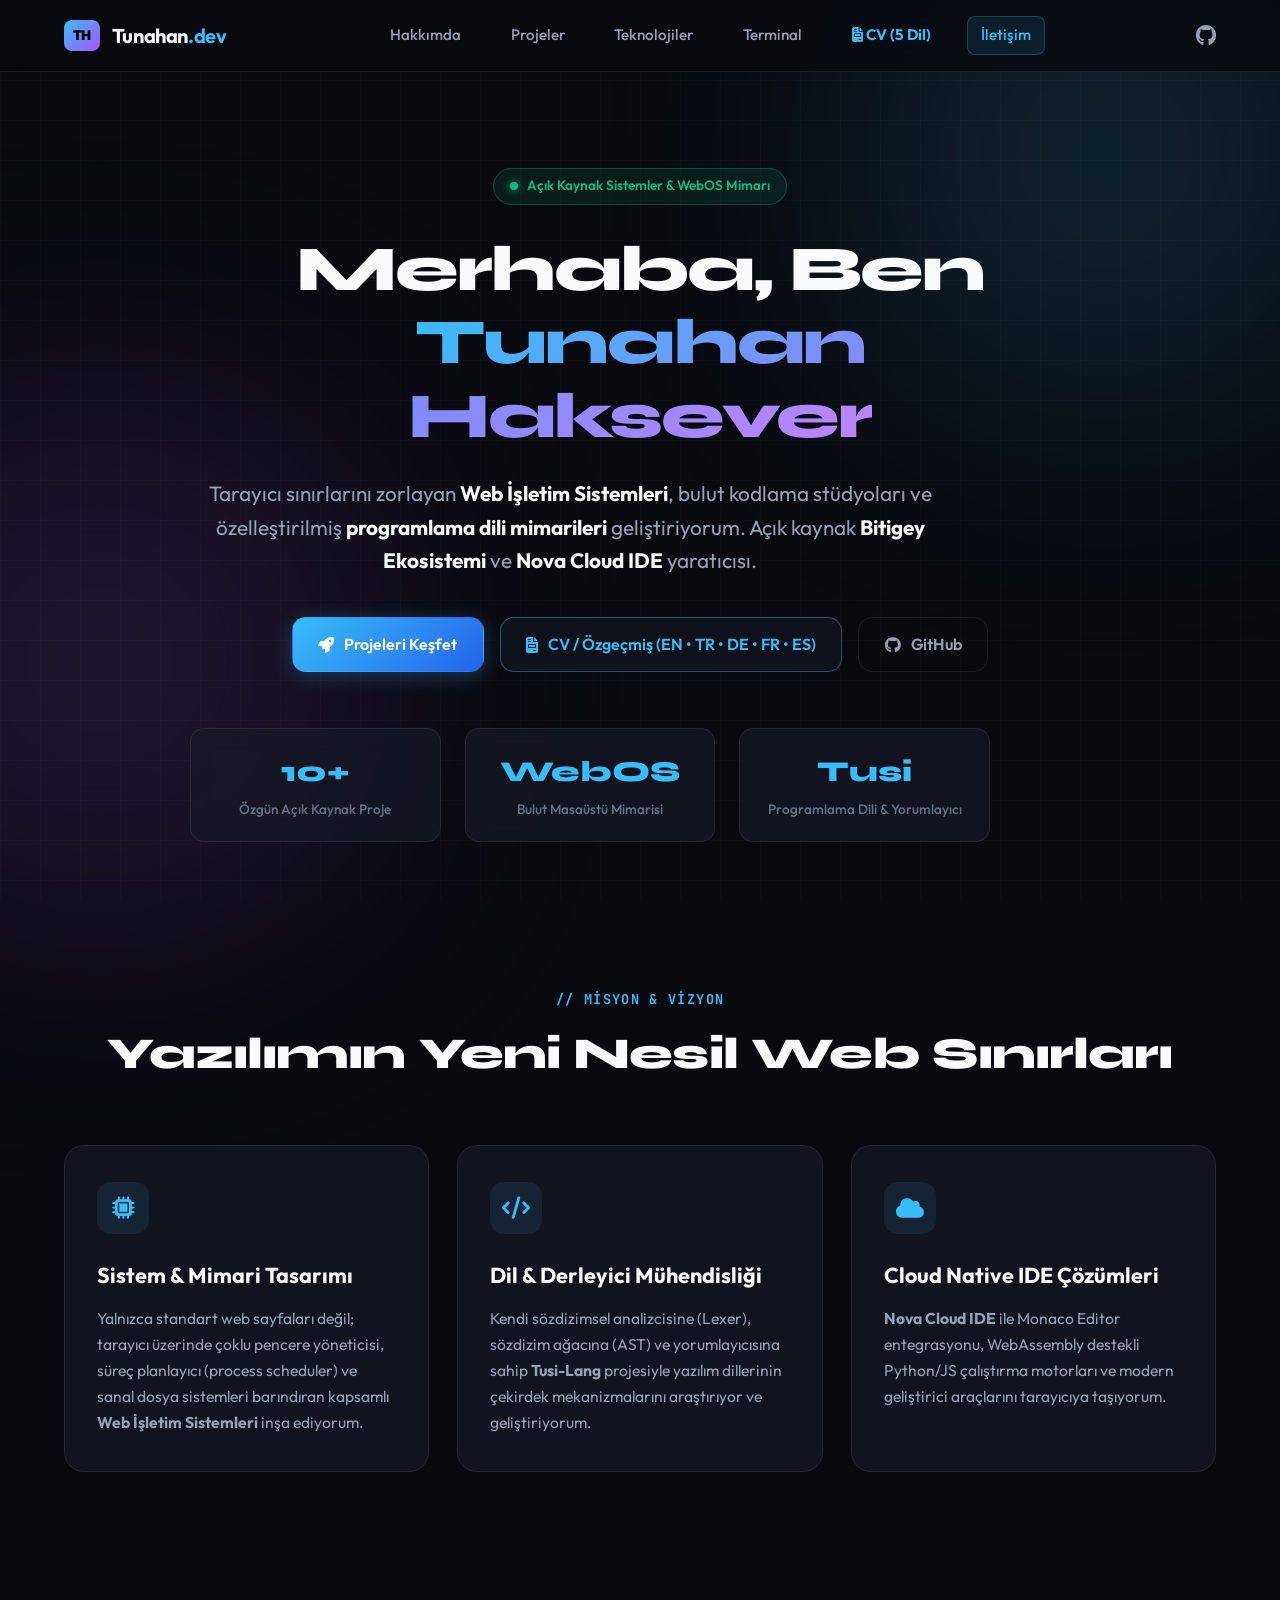
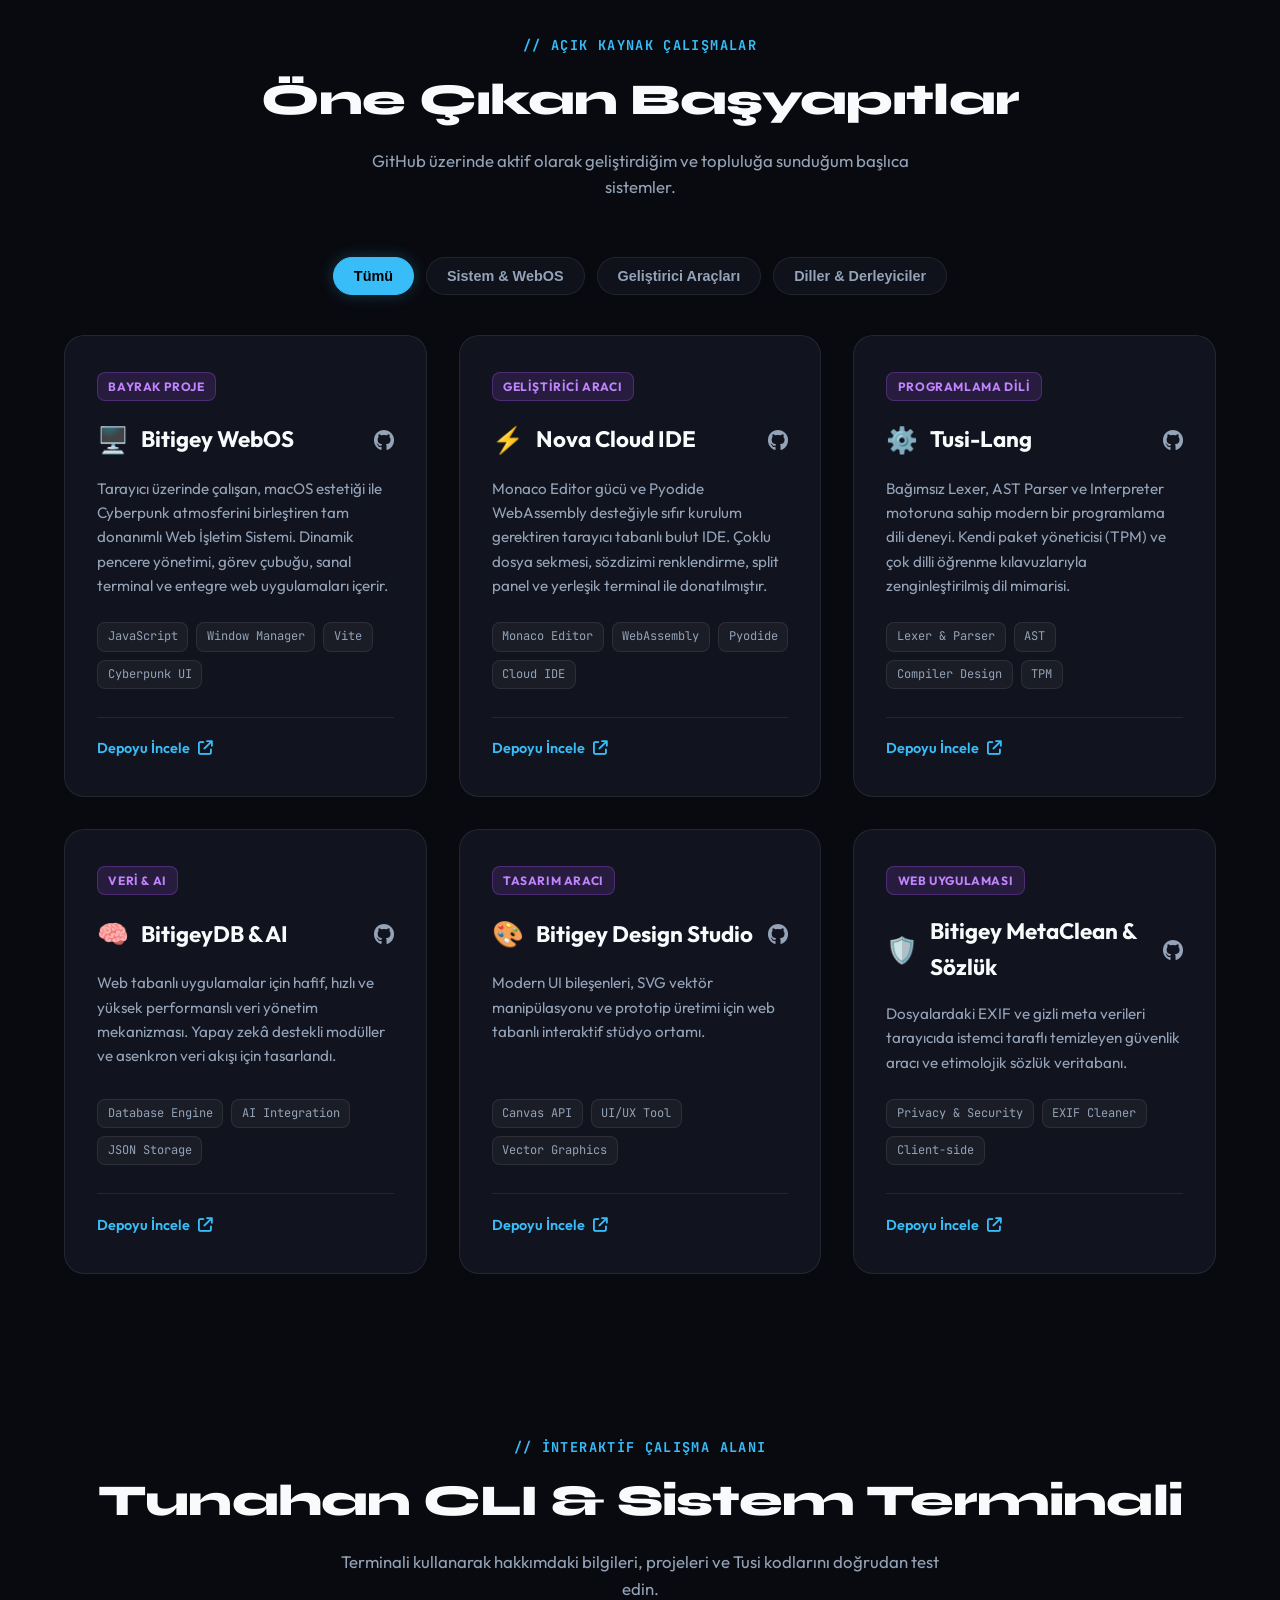
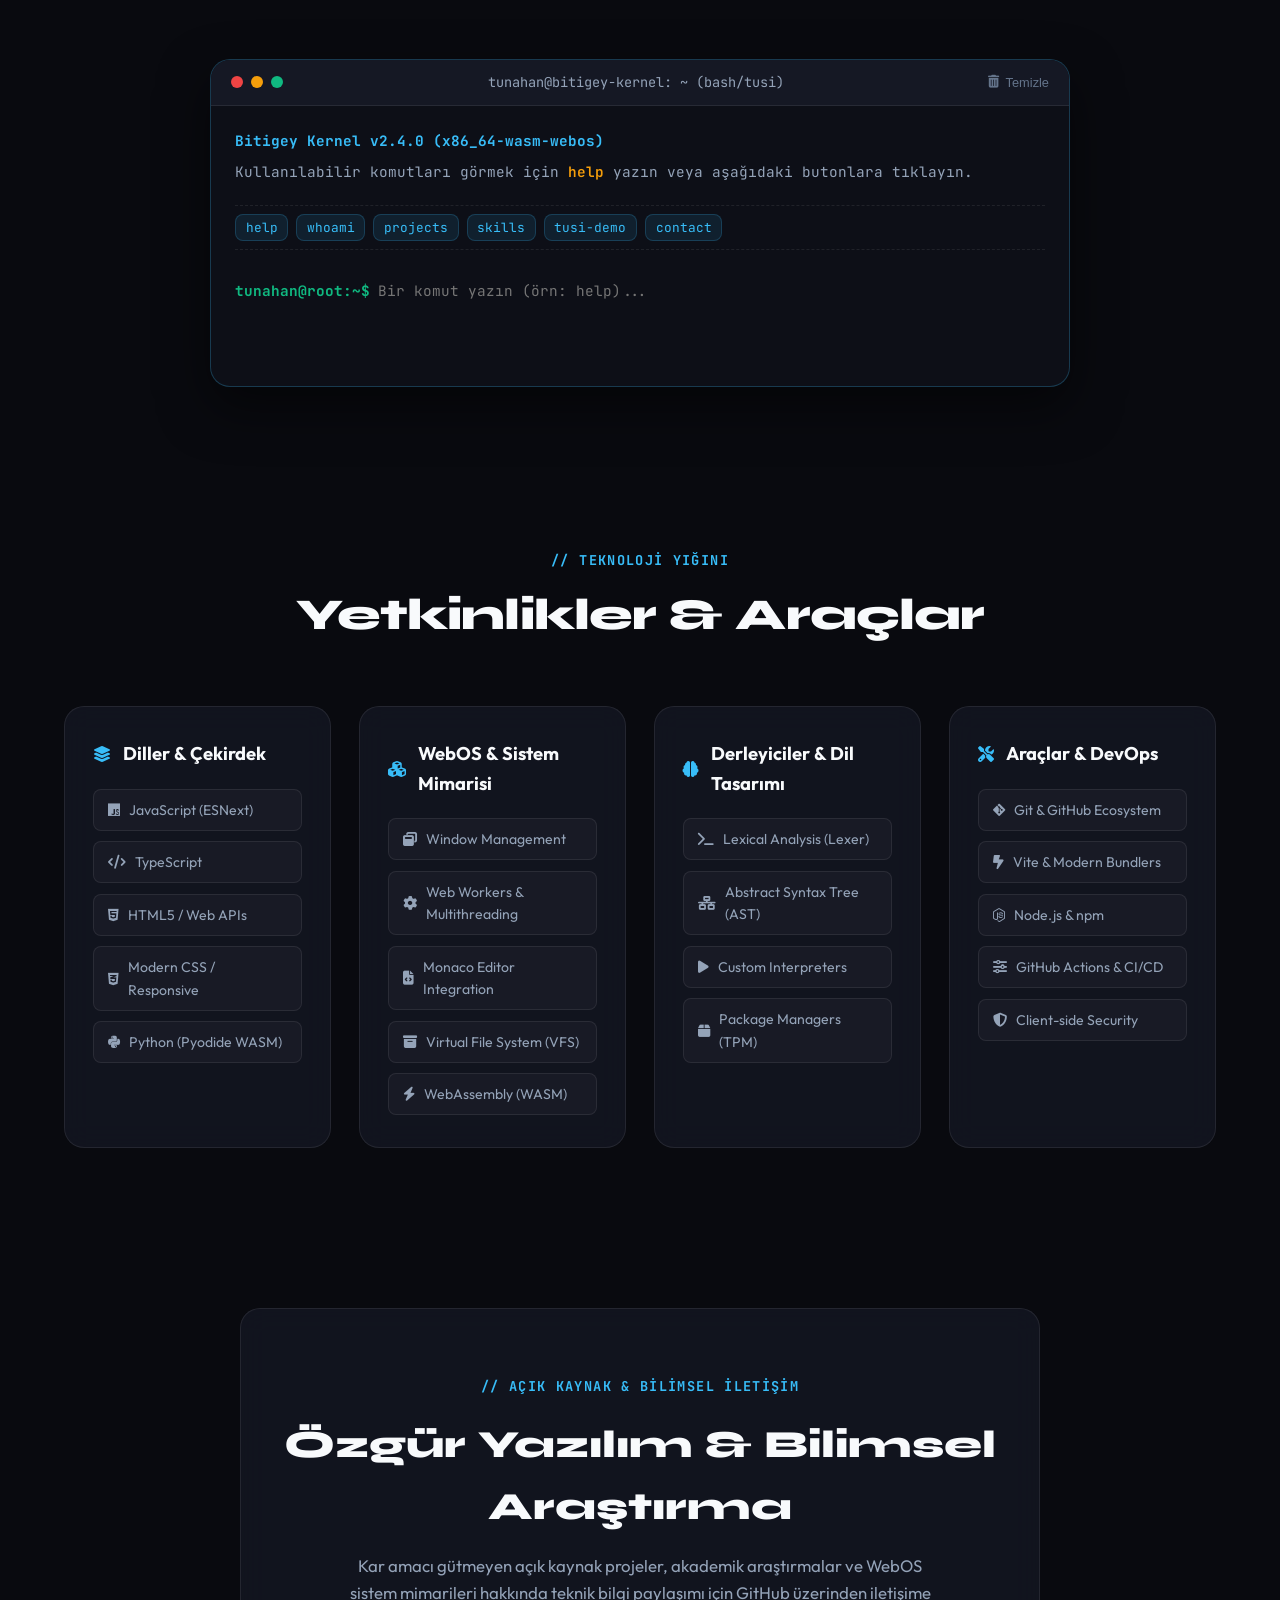
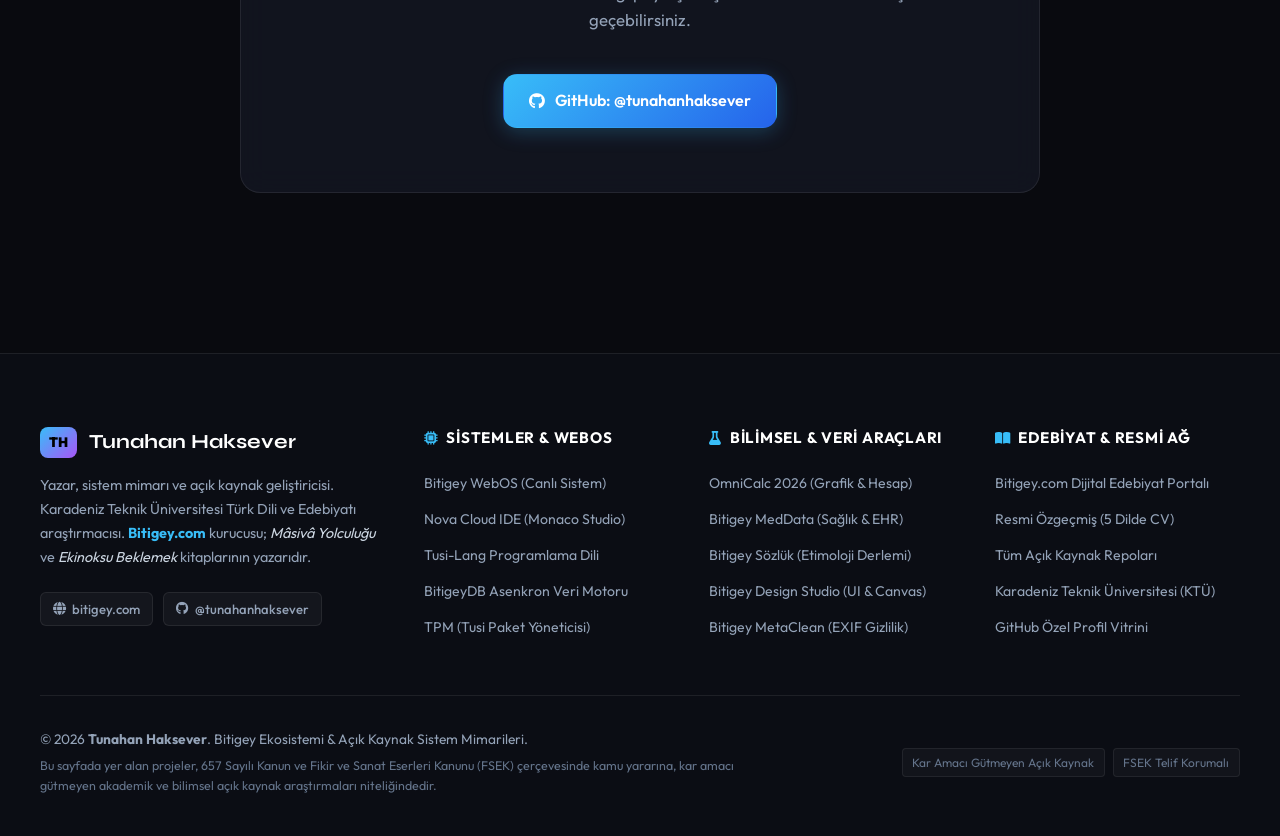
==== commit e1ddee36: "feat: add comprehensive multi-column ecosystem backlink matrix" ====
--- a/index.html
+++ b/index.html
@@ -48,45 +48,76 @@
     "@type": "Person",
     "@id": "https://github.com/tunahanhaksever#person",
     "name": "Tunahan Haksever",
-    "alternateName": "tunahanhaksever",
+    "alternateName": ["tunahanhaksever", "Tunahan Haksever bitigey.com"],
+    "birthDate": "2005-08-07",
+    "birthPlace": {
+      "@type": "Place",
+      "name": "İstanbul, Türkiye"
+    },
     "url": "https://tunahanhaksever.github.io/tunahanhaksever/",
     "image": "https://avatars.githubusercontent.com/u/tunahanhaksever",
-    "jobTitle": "Software Architect & Open Source Developer",
-    "description": "Yazılım mühendisi, açık kaynak geliştiricisi; Bitigey WebOS, Nova Cloud IDE ve Tusi programlama dilinin yaratıcısı.",
+    "jobTitle": "Sistem Mimarı, Yazar & Açık Kaynak Geliştiricisi",
+    "description": "Tunahan Haksever (d. 7 Ağustos 2005, İstanbul), yazar, sistem mimarı, Bitigey.com dijital platformunun ve Bitigey WebOS, Nova Cloud IDE ve Tusi-Lang dillerinin kurucusudur.",
+    "alumniOf": {
+      "@type": "CollegeOrUniversity",
+      "name": "Karadeniz Teknik Üniversitesi"
+    },
     "knowsAbout": [
       "Web Operating Systems",
-      "Cloud IDE Development",
-      "Programming Language Design",
+      "Compiler Design",
+      "Cloud IDEs",
       "JavaScript",
       "TypeScript",
       "WebAssembly",
-      "Full Stack Web Architecture"
+      "Etimoloji ve Türk Dili"
     ],
     "sameAs": [
+      "https://bitigey.com",
       "https://github.com/tunahanhaksever",
-      "https://twitter.com/tunahanhaksever",
-      "https://www.linkedin.com/in/tunahanhaksever"
+      "https://tunahanhaksever.github.io/bitigey-webos/",
+      "https://tunahanhaksever.github.io/nova-cloud-ide/",
+      "https://tunahanhaksever.github.io/tusi-lang/",
+      "https://tunahanhaksever.github.io/bitigey-calc/",
+      "https://tunahanhaksever.github.io/bitigey-meddata/",
+      "https://tunahanhaksever.github.io/bitigeydb/",
+      "https://tunahanhaksever.github.io/bitigey-sozluk/",
+      "https://tunahanhaksever.github.io/bitigey-design-studio/",
+      "https://tunahanhaksever.github.io/bitigey-metaclean/"
     ],
     "creator": [
       {
         "@type": "SoftwareSourceCode",
         "name": "Bitigey WebOS",
-        "description": "Tarayıcıda çalışan macOS ve Cyberpunk hibriti modern Web İşletim Sistemi.",
+        "url": "https://tunahanhaksever.github.io/bitigey-webos/",
         "codeRepository": "https://github.com/tunahanhaksever/bitigey-webos",
         "programmingLanguage": "JavaScript"
       },
       {
         "@type": "SoftwareSourceCode",
         "name": "Nova Cloud IDE",
-        "description": "Monaco Editor ve WebAssembly altyapılı tarayıcı içi bulut kodlama ortamı.",
+        "url": "https://tunahanhaksever.github.io/nova-cloud-ide/",
         "codeRepository": "https://github.com/tunahanhaksever/nova-cloud-ide",
         "programmingLanguage": "JavaScript"
       },
       {
         "@type": "SoftwareSourceCode",
         "name": "Tusi-Lang",
-        "description": "Özel Lexer, Parser ve Yorumlayıcı mimarisine sahip Türkçe temelli bağımsız programlama dili.",
+        "url": "https://tunahanhaksever.github.io/tusi-lang/",
         "codeRepository": "https://github.com/tunahanhaksever/tusi-lang",
+        "programmingLanguage": "JavaScript"
+      },
+      {
+        "@type": "SoftwareSourceCode",
+        "name": "OmniCalc 2026",
+        "url": "https://tunahanhaksever.github.io/bitigey-calc/",
+        "codeRepository": "https://github.com/tunahanhaksever/bitigey-calc",
+        "programmingLanguage": "JavaScript"
+      },
+      {
+        "@type": "SoftwareSourceCode",
+        "name": "BitigeyDB",
+        "url": "https://tunahanhaksever.github.io/bitigeydb/",
+        "codeRepository": "https://github.com/tunahanhaksever/bitigeydb",
         "programmingLanguage": "JavaScript"
       }
     ]
@@ -532,18 +563,78 @@
     </section>
   </main>
 
-  <!-- Footer -->
+  <!-- Comprehensive Ecosystem & Academic Backlinks Footer -->
   <footer class="site-footer">
-    <div class="footer-content">
-      <div class="footer-left">
-        <p>© 2026 <strong>Tunahan Haksever</strong>. Tüm hakları açık kaynak vizyonuyla saklıdır.</p>
-        <p class="sub-credit">Bitigey WebOS & Nova Cloud IDE Ekosistemi</p>
-      </div>
-      <div class="footer-right">
-        <a href="https://github.com/tunahanhaksever" target="_blank" rel="noopener" class="footer-link">GitHub</a>
-        <a href="https://github.com/tunahanhaksever/bitigey-webos" target="_blank" rel="noopener" class="footer-link">Bitigey WebOS</a>
-        <a href="https://github.com/tunahanhaksever/nova-cloud-ide" target="_blank" rel="noopener" class="footer-link">Nova Cloud IDE</a>
-        <a href="https://github.com/tunahanhaksever/tusi-lang" target="_blank" rel="noopener" class="footer-link">Tusi-Lang</a>
+    <div class="footer-top-grid">
+      <!-- Column 1: Author & Mission -->
+      <div class="footer-col brand-col">
+        <div class="footer-brand">
+          <span class="logo-badge">TH</span>
+          <span class="brand-name">Tunahan Haksever</span>
+        </div>
+        <p class="brand-desc">
+          Yazar, sistem mimarı ve açık kaynak geliştiricisi. Karadeniz Teknik Üniversitesi Türk Dili ve Edebiyatı araştırmacısı.
+          <strong>Bitigey.com</strong> kurucusu; <em>Mâsivâ Yolculuğu</em> ve <em>Ekinoksu Beklemek</em> kitaplarının yazarıdır.
+        </p>
+        <div class="brand-links">
+          <a href="https://bitigey.com" target="_blank" rel="noopener" class="eco-badge">
+            <i class="fa-solid fa-globe"></i> bitigey.com
+          </a>
+          <a href="https://github.com/tunahanhaksever" target="_blank" rel="noopener" class="eco-badge">
+            <i class="fa-brands fa-github"></i> @tunahanhaksever
+          </a>
+        </div>
+      </div>
+
+      <!-- Column 2: WebOS & Core Systems -->
+      <div class="footer-col">
+        <h4 class="footer-col-title"><i class="fa-solid fa-microchip"></i> Sistemler & WebOS</h4>
+        <ul class="footer-links-list">
+          <li><a href="https://tunahanhaksever.github.io/bitigey-webos/" target="_blank" rel="noopener">Bitigey WebOS (Canlı Sistem)</a></li>
+          <li><a href="https://tunahanhaksever.github.io/nova-cloud-ide/" target="_blank" rel="noopener">Nova Cloud IDE (Monaco Studio)</a></li>
+          <li><a href="https://tunahanhaksever.github.io/tusi-lang/" target="_blank" rel="noopener">Tusi-Lang Programlama Dili</a></li>
+          <li><a href="https://tunahanhaksever.github.io/bitigeydb/" target="_blank" rel="noopener">BitigeyDB Asenkron Veri Motoru</a></li>
+          <li><a href="https://github.com/tunahanhaksever/tusi-lang" target="_blank" rel="noopener">TPM (Tusi Paket Yöneticisi)</a></li>
+        </ul>
+      </div>
+
+      <!-- Column 3: Tools & Scientific Apps -->
+      <div class="footer-col">
+        <h4 class="footer-col-title"><i class="fa-solid fa-flask"></i> Bilimsel & Veri Araçları</h4>
+        <ul class="footer-links-list">
+          <li><a href="https://tunahanhaksever.github.io/bitigey-calc/" target="_blank" rel="noopener">OmniCalc 2026 (Grafik & Hesap)</a></li>
+          <li><a href="https://tunahanhaksever.github.io/bitigey-meddata/" target="_blank" rel="noopener">Bitigey MedData (Sağlık & EHR)</a></li>
+          <li><a href="https://tunahanhaksever.github.io/bitigey-sozluk/" target="_blank" rel="noopener">Bitigey Sözlük (Etimoloji Derlemi)</a></li>
+          <li><a href="https://tunahanhaksever.github.io/bitigey-design-studio/" target="_blank" rel="noopener">Bitigey Design Studio (UI & Canvas)</a></li>
+          <li><a href="https://tunahanhaksever.github.io/bitigey-metaclean/" target="_blank" rel="noopener">Bitigey MetaClean (EXIF Gizlilik)</a></li>
+        </ul>
+      </div>
+
+      <!-- Column 4: Literature & Official Links -->
+      <div class="footer-col">
+        <h4 class="footer-col-title"><i class="fa-solid fa-book-open"></i> Edebiyat & Resmi Ağ</h4>
+        <ul class="footer-links-list">
+          <li><a href="https://bitigey.com" target="_blank" rel="noopener">Bitigey.com Dijital Edebiyat Portalı</a></li>
+          <li><a href="https://tunahanhaksever.github.io/tunahanhaksever/cv.html" target="_blank" rel="noopener">Resmi Özgeçmiş (5 Dilde CV)</a></li>
+          <li><a href="https://github.com/tunahanhaksever?tab=repositories" target="_blank" rel="noopener">Tüm Açık Kaynak Repoları</a></li>
+          <li><a href="https://ktu.edu.tr" target="_blank" rel="noopener">Karadeniz Teknik Üniversitesi (KTÜ)</a></li>
+          <li><a href="https://github.com/tunahanhaksever/tunahanhaksever" target="_blank" rel="noopener">GitHub Özel Profil Vitrini</a></li>
+        </ul>
+      </div>
+    </div>
+
+    <!-- Bottom Legal & Academic Bar -->
+    <div class="footer-bottom-bar">
+      <div class="footer-legal-text">
+        <p>© 2026 <strong>Tunahan Haksever</strong>. Bitigey Ekosistemi & Açık Kaynak Sistem Mimarileri.</p>
+        <p class="legal-sub">
+          Bu sayfada yer alan projeler, 657 Sayılı Kanun ve Fikir ve Sanat Eserleri Kanunu (FSEK) çerçevesinde 
+          kamu yararına, kar amacı gütmeyen akademik ve bilimsel açık kaynak araştırmaları niteliğindedir.
+        </p>
+      </div>
+      <div class="footer-bottom-badges">
+        <span class="legal-badge">Kar Amacı Gütmeyen Açık Kaynak</span>
+        <span class="legal-badge">FSEK Telif Korumalı</span>
       </div>
     </div>
   </footer>
--- a/style.css
+++ b/style.css
@@ -870,46 +870,174 @@
 
 .site-footer {
   border-top: 1px solid var(--border-subtle);
-  background: var(--bg-surface);
-  padding: 2.5rem 1.5rem;
-  margin-top: 4rem;
-}
-
-.footer-content {
+  background: #0b0d14;
+  padding: 4.5rem 1.5rem 2.5rem;
+  margin-top: 5rem;
+}
+
+.footer-top-grid {
+  max-width: 1200px;
+  margin: 0 auto 3.5rem;
+  display: grid;
+  grid-template-columns: 1.4fr 1fr 1fr 1fr;
+  gap: 2.5rem;
+}
+
+.footer-col {
+  display: flex;
+  flex-direction: column;
+}
+
+.brand-col .footer-brand {
+  display: flex;
+  align-items: center;
+  gap: 0.75rem;
+  margin-bottom: 1rem;
+}
+
+.brand-name {
+  font-family: var(--font-display);
+  font-size: 1.25rem;
+  font-weight: 700;
+  color: #fff;
+}
+
+.brand-desc {
+  color: var(--text-muted);
+  font-size: 0.9rem;
+  line-height: 1.65;
+  margin-bottom: 1.4rem;
+}
+
+.brand-desc strong {
+  color: #38bdf8;
+}
+
+.brand-desc em {
+  color: #cbd5e1;
+  font-style: italic;
+}
+
+.brand-links {
+  display: flex;
+  flex-wrap: wrap;
+  gap: 0.6rem;
+}
+
+.eco-badge {
+  display: inline-flex;
+  align-items: center;
+  gap: 0.4rem;
+  background: rgba(255, 255, 255, 0.04);
+  border: 1px solid var(--border-subtle);
+  color: #94a3b8;
+  font-size: 0.82rem;
+  font-weight: 500;
+  padding: 0.35rem 0.75rem;
+  border-radius: 6px;
+  text-decoration: none;
+  transition: all 0.2s ease;
+}
+
+.eco-badge:hover {
+  border-color: #38bdf8;
+  color: #fff;
+  background: rgba(56, 189, 248, 0.08);
+}
+
+.footer-col-title {
+  font-size: 0.95rem;
+  font-weight: 700;
+  color: #fff;
+  text-transform: uppercase;
+  letter-spacing: 0.05em;
+  margin-bottom: 1.2rem;
+  display: flex;
+  align-items: center;
+  gap: 0.5rem;
+}
+
+.footer-col-title i {
+  color: #38bdf8;
+  font-size: 0.85rem;
+}
+
+.footer-links-list {
+  list-style: none;
+  padding: 0;
+  margin: 0;
+  display: flex;
+  flex-direction: column;
+  gap: 0.65rem;
+}
+
+.footer-links-list a {
+  color: #94a3b8;
+  text-decoration: none;
+  font-size: 0.88rem;
+  transition: color 0.2s ease, transform 0.2s ease;
+  display: inline-block;
+}
+
+.footer-links-list a:hover {
+  color: #38bdf8;
+  transform: translateX(3px);
+}
+
+.footer-bottom-bar {
   max-width: 1200px;
   margin: 0 auto;
-  display: flex;
-  align-items: center;
+  padding-top: 2rem;
+  border-top: 1px solid var(--border-subtle);
+  display: flex;
   justify-content: space-between;
+  align-items: center;
   flex-wrap: wrap;
   gap: 1.5rem;
 }
 
-.footer-left p {
-  color: var(--text-muted);
-  font-size: 0.9rem;
-}
-
-.footer-left .sub-credit {
-  color: var(--text-dim);
-  font-size: 0.8rem;
-  margin-top: 0.2rem;
-}
-
-.footer-right {
-  display: flex;
-  gap: 1.5rem;
-}
-
-.footer-link {
-  color: var(--text-muted);
-  text-decoration: none;
-  font-size: 0.9rem;
-  transition: var(--transition-fast);
-}
-
-.footer-link:hover {
-  color: var(--primary);
+.footer-legal-text p {
+  color: #94a3b8;
+  font-size: 0.86rem;
+}
+
+.footer-legal-text .legal-sub {
+  color: #64748b;
+  font-size: 0.78rem;
+  margin-top: 0.35rem;
+  max-width: 700px;
+}
+
+.footer-bottom-badges {
+  display: flex;
+  gap: 0.5rem;
+  flex-wrap: wrap;
+}
+
+.legal-badge {
+  background: rgba(255, 255, 255, 0.03);
+  border: 1px solid rgba(255, 255, 255, 0.07);
+  color: #64748b;
+  font-size: 0.75rem;
+  padding: 0.25rem 0.6rem;
+  border-radius: 4px;
+}
+
+@media (max-width: 960px) {
+  .footer-top-grid {
+    grid-template-columns: 1fr 1fr;
+    gap: 2rem;
+  }
+}
+
+@media (max-width: 580px) {
+  .footer-top-grid {
+    grid-template-columns: 1fr;
+  }
+  .footer-bottom-bar {
+    flex-direction: column;
+    text-align: center;
+  }
 }
 
 /* ==========================================================================
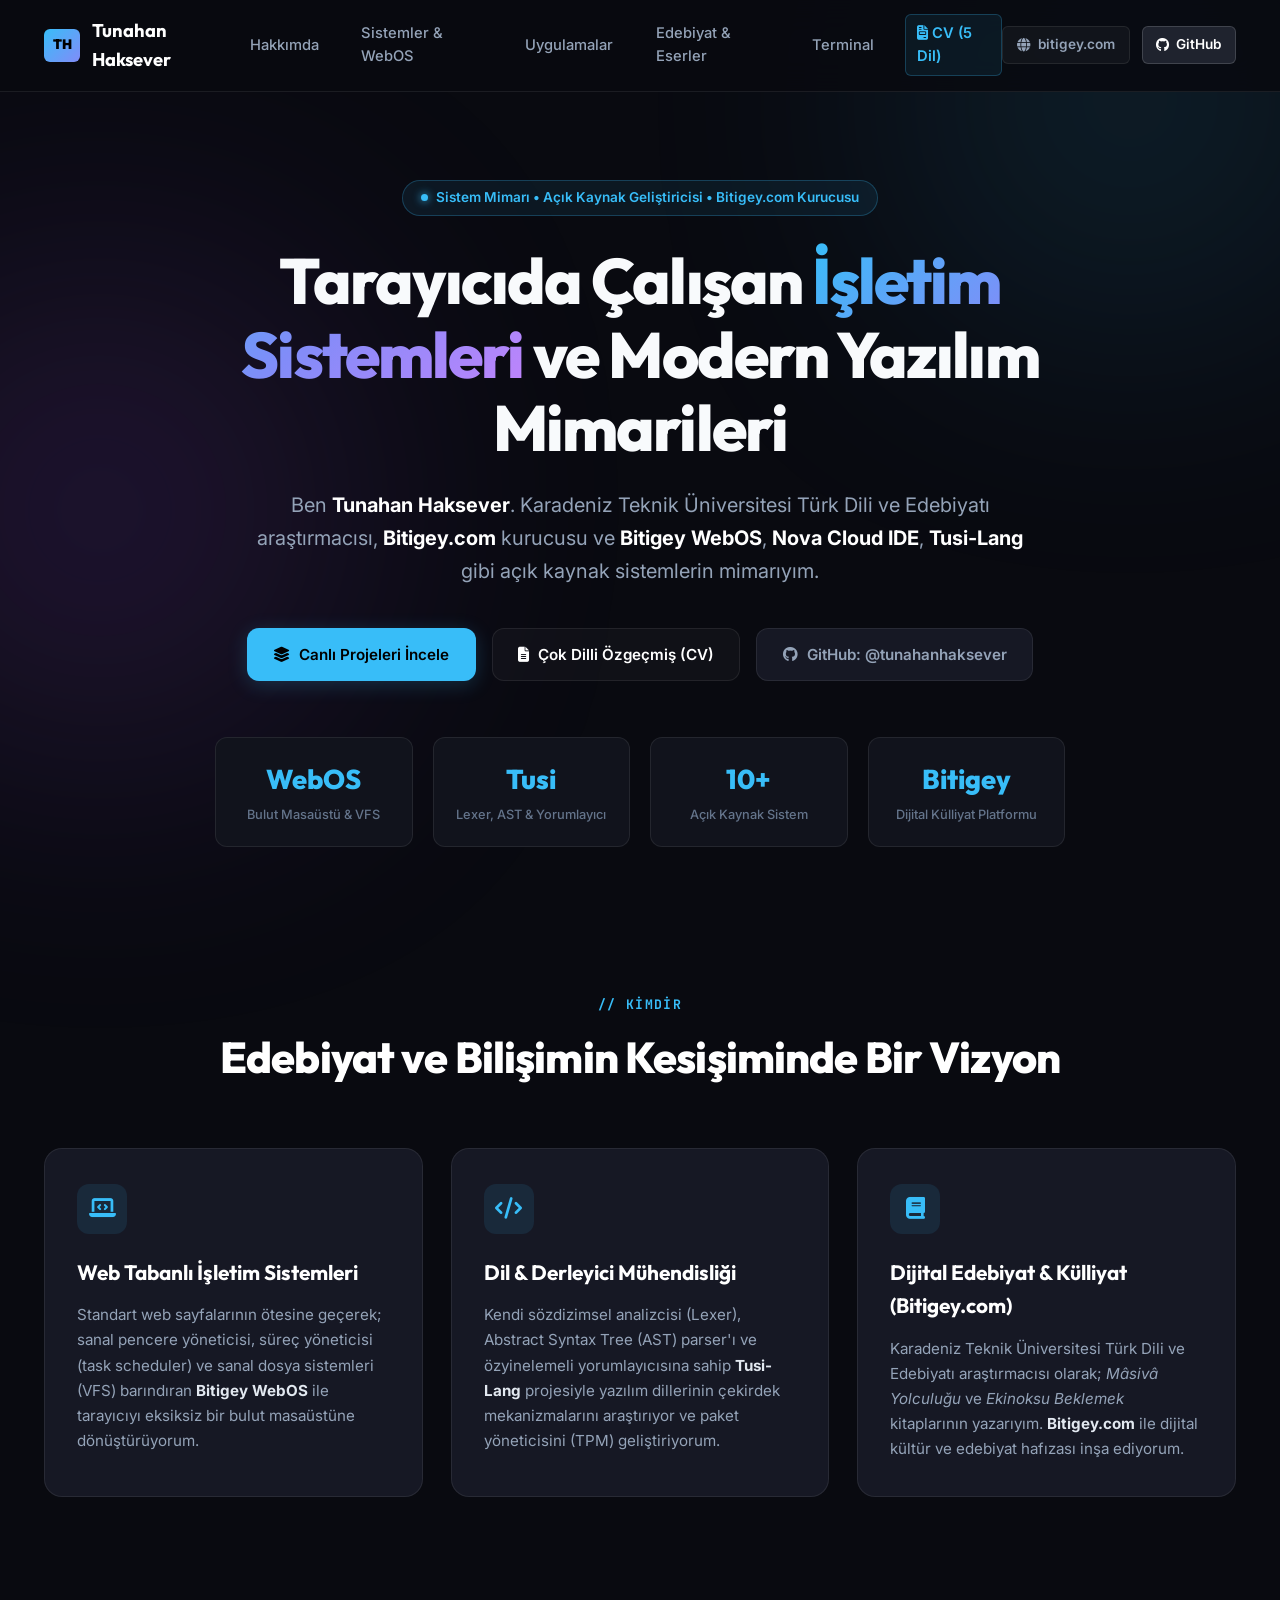
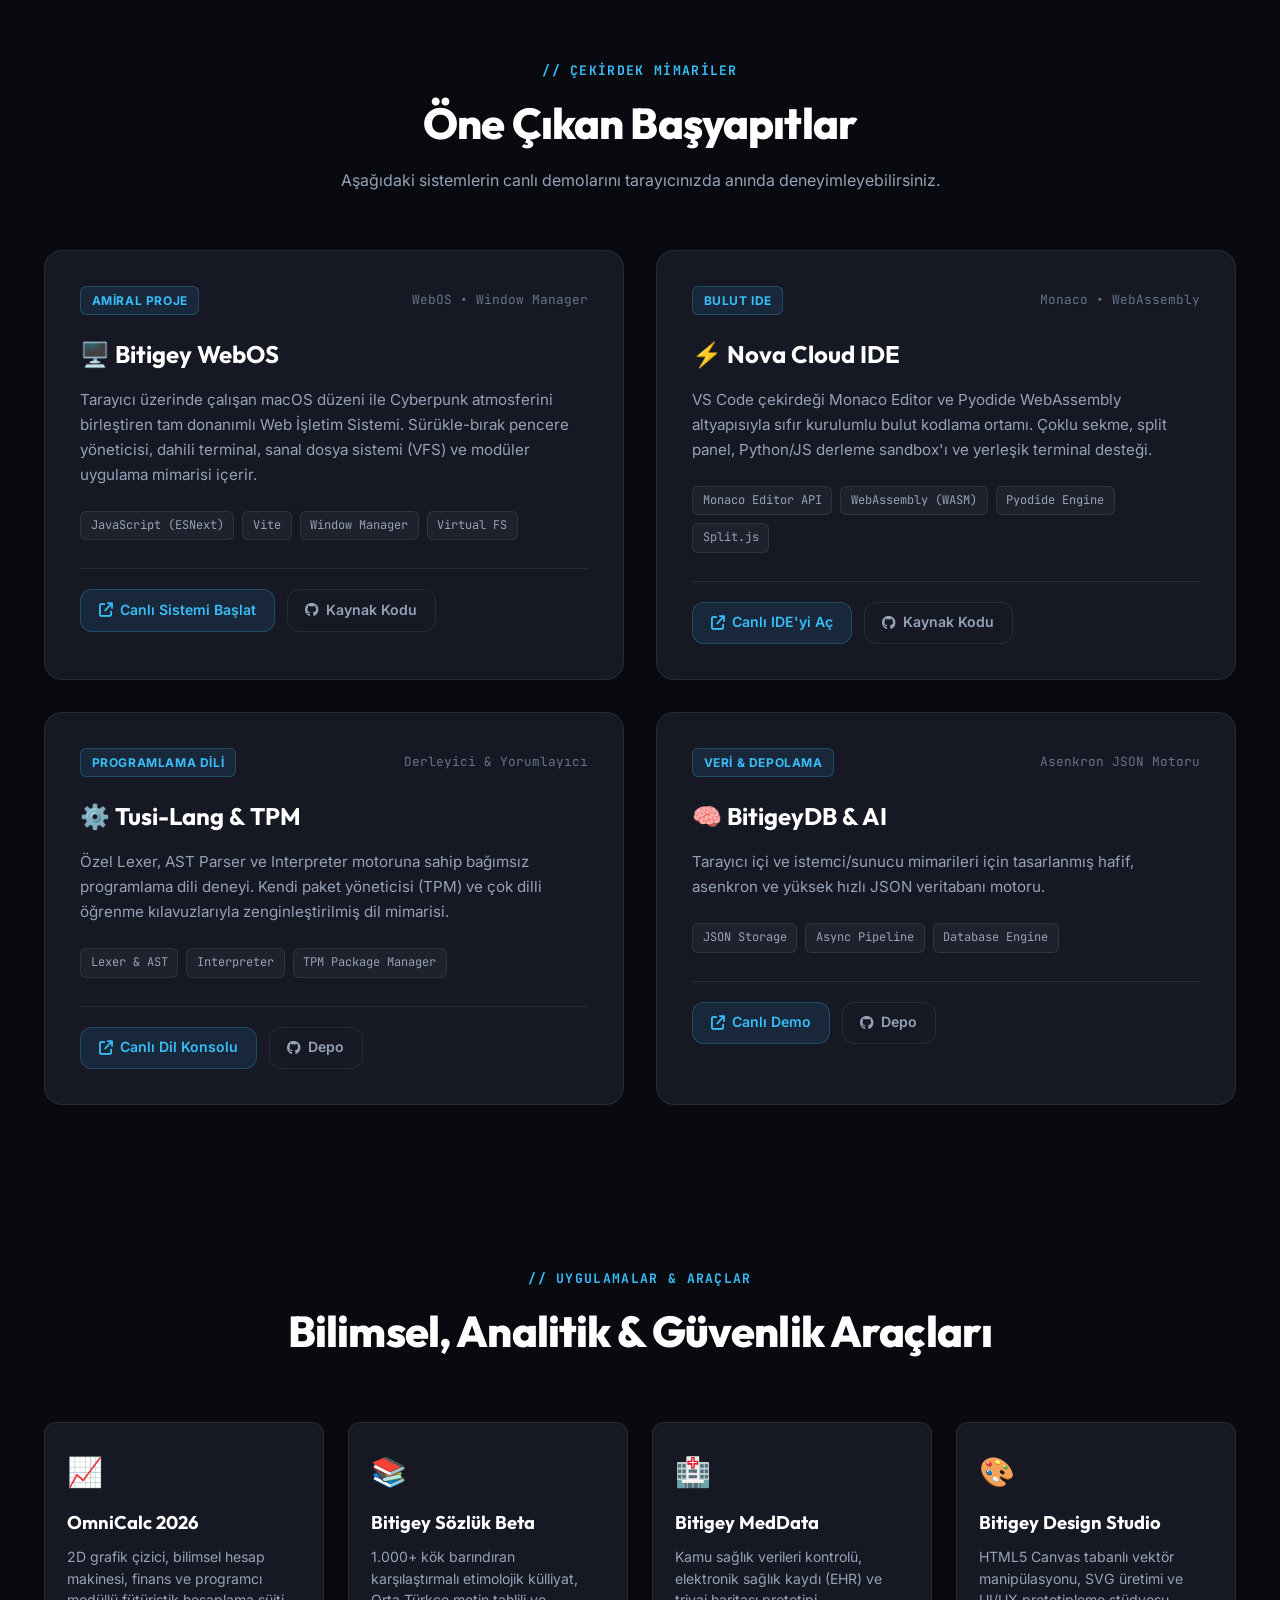
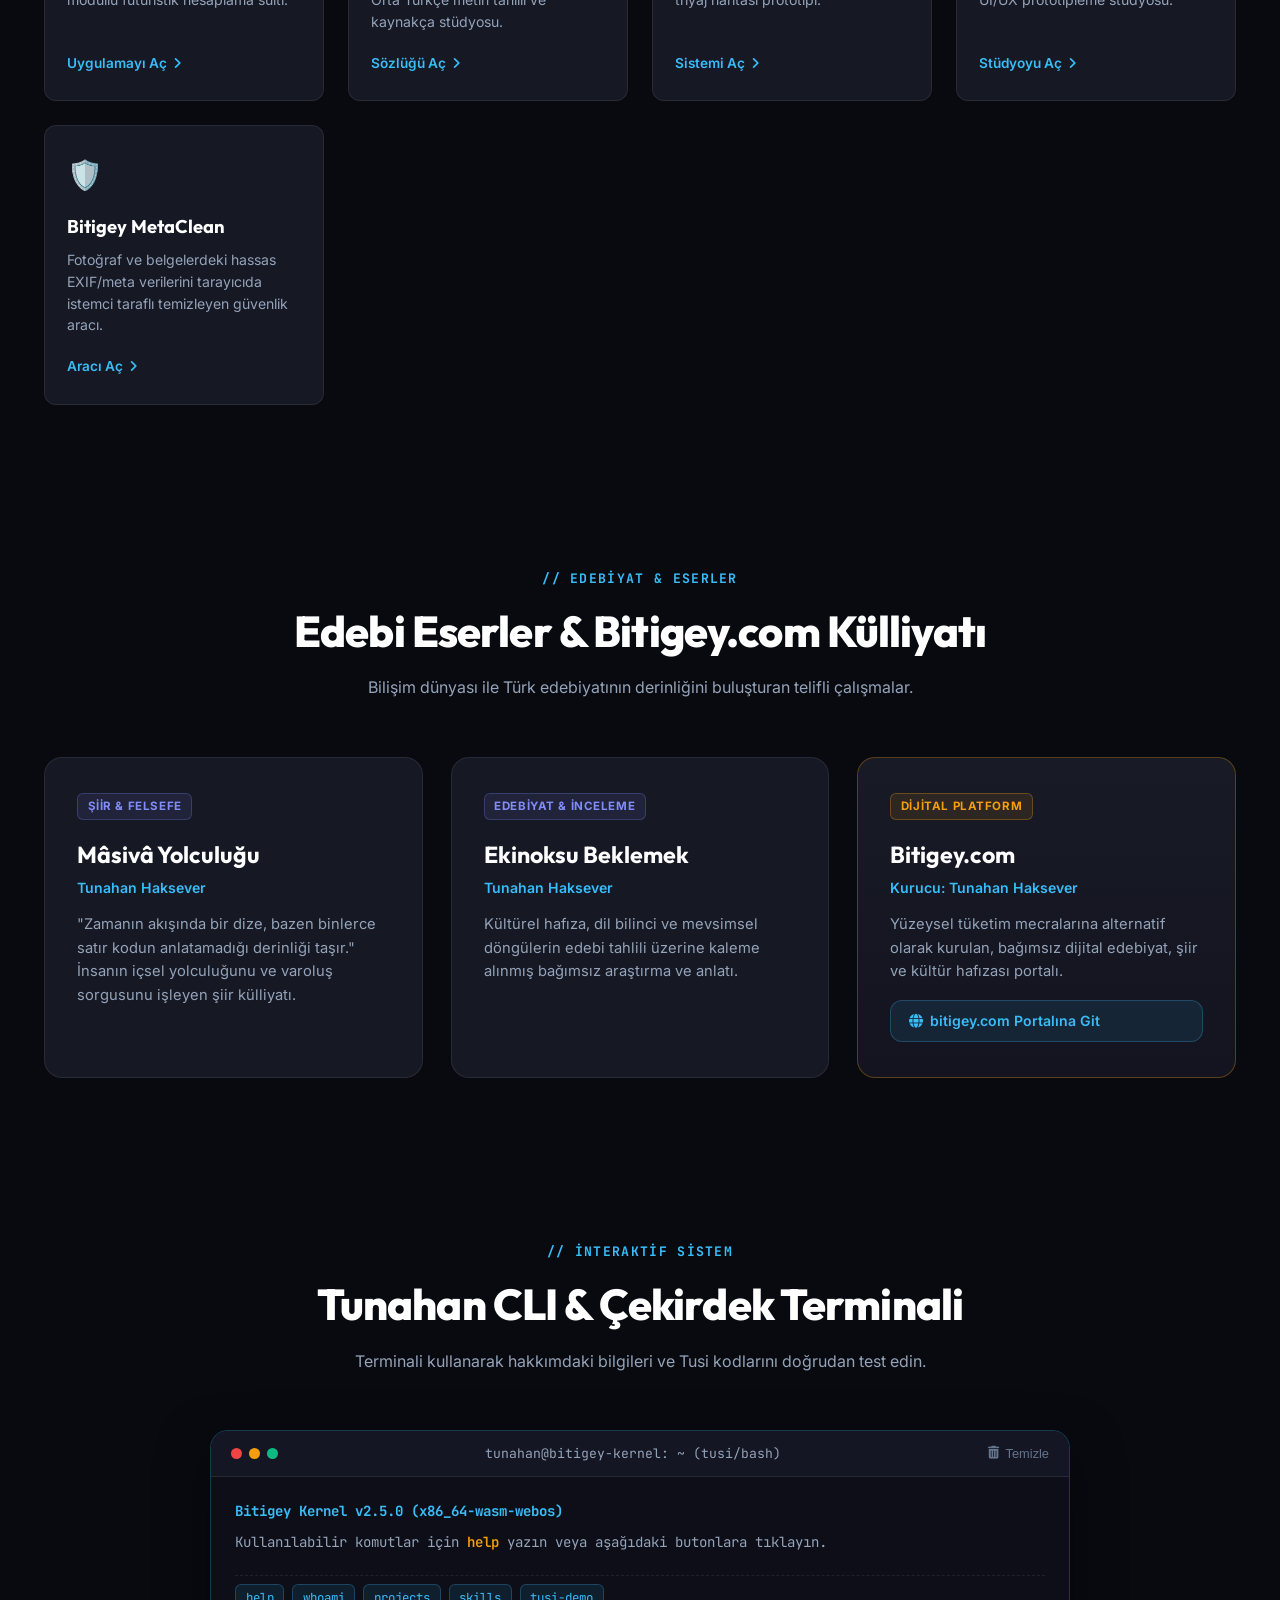
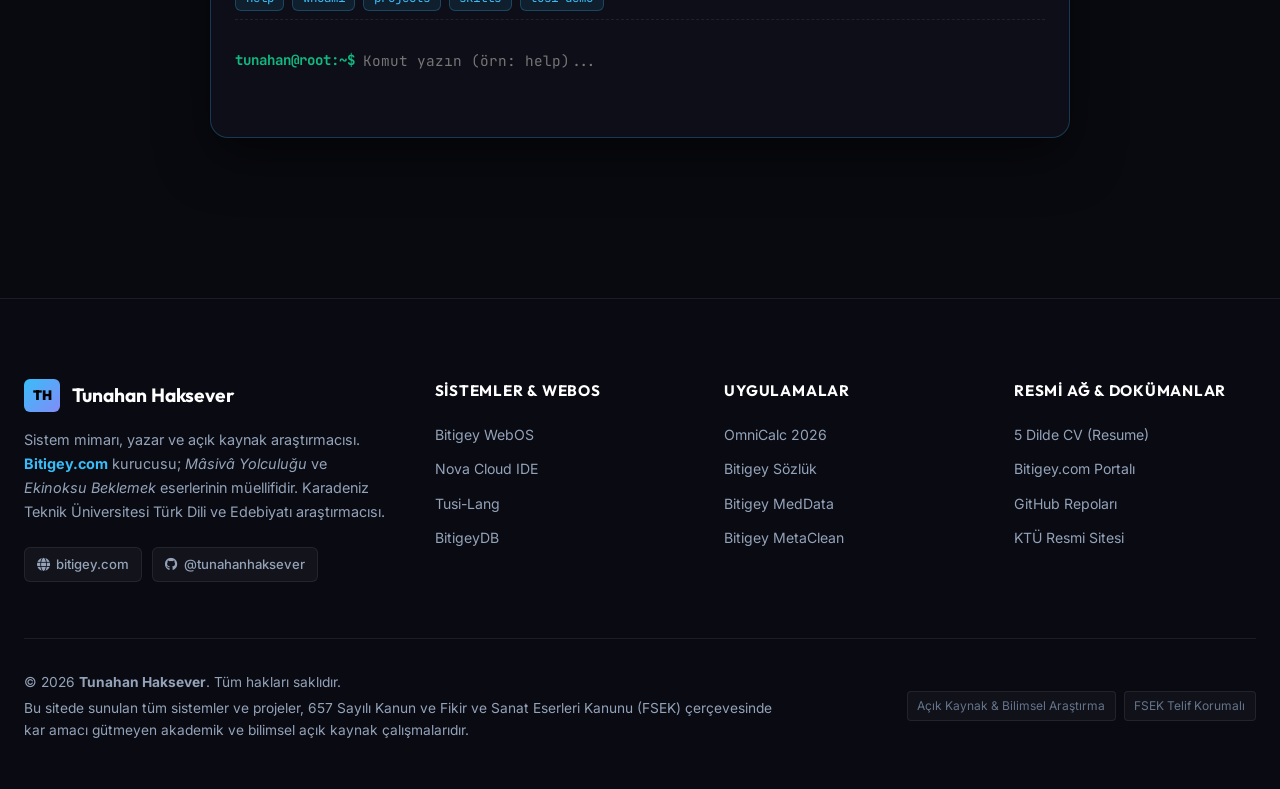
==== commit 0628b593: "feat: complete portfolio redesign with authentic architecture" ====
--- a/index.html
+++ b/index.html
@@ -5,72 +5,45 @@
   <meta name="viewport" content="width=device-width, initial-scale=1.0">
   
   <!-- Primary Meta Tags & SEO -->
-  <title>Tunahan Haksever | Resmi Web Sitesi & Açık Kaynak Sistem Mimarı</title>
-  <meta name="title" content="Tunahan Haksever | Resmi Web Sitesi & Açık Kaynak Sistem Mimarı">
-  <meta name="description" content="Tunahan Haksever resmi web sitesi. Bitigey WebOS, Nova Cloud IDE ve Tusi-Lang programlama dilinin yaratıcısı. Açık kaynak, bilimsel yazılım mimarileri ve sistem geliştirme.">
-  <meta name="keywords" content="Tunahan Haksever, Tunahan Haksever kimdir, Tunahan Haksever GitHub, Tunahan Haksever projeleri, Bitigey, Bitigey WebOS, Nova Cloud IDE, Tusi-Lang, Yazılım Mimarı, Açık Kaynak, WebOS">
+  <title>Tunahan Haksever | Resmi Portfolyo & Sistem Mimarisi</title>
+  <meta name="title" content="Tunahan Haksever | Resmi Portfolyo & Sistem Mimarisi">
+  <meta name="description" content="Tunahan Haksever resmi portfolyosu. Bitigey.com, Bitigey WebOS, Nova Cloud IDE ve Tusi-Lang yaratıcısı. Sistem mimarisi, açık kaynak ve dijital edebiyat ekosistemi.">
+  <meta name="keywords" content="Tunahan Haksever, Tunahan Haksever kimdir, Bitigey, bitigey.com, Bitigey WebOS, Nova Cloud IDE, Tusi-Lang, Mâsivâ Yolculuğu, Ekinoksu Beklemek, Yazılım Mimarı">
   <meta name="author" content="Tunahan Haksever">
-  <meta name="robots" content="index, follow, max-image-preview:large, max-snippet:-1, max-video-preview:-1">
+  <meta name="robots" content="index, follow">
   <link rel="canonical" href="https://tunahanhaksever.github.io/tunahanhaksever/">
 
-  <!-- Open Graph / Facebook / LinkedIn -->
+  <!-- Open Graph -->
   <meta property="og:type" content="profile">
   <meta property="og:url" content="https://tunahanhaksever.github.io/tunahanhaksever/">
-  <meta property="og:title" content="Tunahan Haksever | Software Architect & Open Source Creator">
-  <meta property="og:description" content="Bitigey WebOS, Nova Cloud IDE ve Tusi-Lang projelerinin mimarı. Geleceğin web tabanlı sistemleri ve geliştirici araçları.">
+  <meta property="og:title" content="Tunahan Haksever | Resmi Portfolyo & Sistem Mimarisi">
+  <meta property="og:description" content="Bitigey.com, Bitigey WebOS, Nova Cloud IDE ve Tusi-Lang projelerinin mimarı.">
   <meta property="og:image" content="https://avatars.githubusercontent.com/u/tunahanhaksever">
-
-  <!-- Twitter -->
-  <meta property="twitter:card" content="summary_large_image">
-  <meta property="twitter:url" content="https://tunahanhaksever.github.io/tunahanhaksever/">
-  <meta property="twitter:title" content="Tunahan Haksever | Software Architect & Creator">
-  <meta property="twitter:description" content="Bitigey WebOS, Nova Cloud IDE ve Tusi-Lang projelerinin geliştiricisi.">
-  <meta property="twitter:image" content="https://avatars.githubusercontent.com/u/tunahanhaksever">
 
   <!-- Favicon -->
   <link rel="icon" type="image/svg+xml" href="data:image/svg+xml,<svg xmlns='http://www.w3.org/2000/svg' viewBox='0 0 100 100'><text y='.9em' font-size='90'>⚡</text></svg>">
 
-  <!-- Google Fonts: Syne & Outfit & JetBrains Mono -->
+  <!-- Google Fonts: Outfit & Inter & JetBrains Mono -->
   <link rel="preconnect" href="https://fonts.googleapis.com">
   <link rel="preconnect" href="https://fonts.gstatic.com" crossorigin>
-  <link href="https://fonts.googleapis.com/css2?family=JetBrains+Mono:wght@400;500;700&family=Outfit:wght@300;400;500;600;700;800;900&family=Syne:wght@700;800&display=swap" rel="stylesheet">
-
-  <!-- Font Awesome Icons -->
+  <link href="https://fonts.googleapis.com/css2?family=Inter:wght@300;400;500;600;700&family=JetBrains+Mono:wght@400;500;700&family=Outfit:wght@400;500;600;700;800;900&display=swap" rel="stylesheet">
   <link rel="stylesheet" href="https://cdnjs.cloudflare.com/ajax/libs/font-awesome/6.5.1/css/all.min.css">
 
-  <!-- Custom Stylesheet -->
-  <link rel="stylesheet" href="style.css">
-
-  <!-- Google Knowledge Graph & Entity Structured Data (JSON-LD) -->
+  <!-- Cache-Busted Stylesheet -->
+  <link rel="stylesheet" href="style.css?v=2.2">
+
+  <!-- Google Knowledge Graph Schema -->
   <script type="application/ld+json">
   {
     "@context": "https://schema.org",
     "@type": "Person",
     "@id": "https://github.com/tunahanhaksever#person",
     "name": "Tunahan Haksever",
-    "alternateName": ["tunahanhaksever", "Tunahan Haksever bitigey.com"],
     "birthDate": "2005-08-07",
-    "birthPlace": {
-      "@type": "Place",
-      "name": "İstanbul, Türkiye"
-    },
+    "birthPlace": { "@type": "Place", "name": "İstanbul, Türkiye" },
     "url": "https://tunahanhaksever.github.io/tunahanhaksever/",
-    "image": "https://avatars.githubusercontent.com/u/tunahanhaksever",
     "jobTitle": "Sistem Mimarı, Yazar & Açık Kaynak Geliştiricisi",
-    "description": "Tunahan Haksever (d. 7 Ağustos 2005, İstanbul), yazar, sistem mimarı, Bitigey.com dijital platformunun ve Bitigey WebOS, Nova Cloud IDE ve Tusi-Lang dillerinin kurucusudur.",
-    "alumniOf": {
-      "@type": "CollegeOrUniversity",
-      "name": "Karadeniz Teknik Üniversitesi"
-    },
-    "knowsAbout": [
-      "Web Operating Systems",
-      "Compiler Design",
-      "Cloud IDEs",
-      "JavaScript",
-      "TypeScript",
-      "WebAssembly",
-      "Etimoloji ve Türk Dili"
-    ],
+    "alumniOf": { "@type": "CollegeOrUniversity", "name": "Karadeniz Teknik Üniversitesi" },
     "sameAs": [
       "https://bitigey.com",
       "https://github.com/tunahanhaksever",
@@ -78,563 +51,467 @@
       "https://tunahanhaksever.github.io/nova-cloud-ide/",
       "https://tunahanhaksever.github.io/tusi-lang/",
       "https://tunahanhaksever.github.io/bitigey-calc/",
-      "https://tunahanhaksever.github.io/bitigey-meddata/",
-      "https://tunahanhaksever.github.io/bitigeydb/",
-      "https://tunahanhaksever.github.io/bitigey-sozluk/",
-      "https://tunahanhaksever.github.io/bitigey-design-studio/",
-      "https://tunahanhaksever.github.io/bitigey-metaclean/"
-    ],
-    "creator": [
-      {
-        "@type": "SoftwareSourceCode",
-        "name": "Bitigey WebOS",
-        "url": "https://tunahanhaksever.github.io/bitigey-webos/",
-        "codeRepository": "https://github.com/tunahanhaksever/bitigey-webos",
-        "programmingLanguage": "JavaScript"
-      },
-      {
-        "@type": "SoftwareSourceCode",
-        "name": "Nova Cloud IDE",
-        "url": "https://tunahanhaksever.github.io/nova-cloud-ide/",
-        "codeRepository": "https://github.com/tunahanhaksever/nova-cloud-ide",
-        "programmingLanguage": "JavaScript"
-      },
-      {
-        "@type": "SoftwareSourceCode",
-        "name": "Tusi-Lang",
-        "url": "https://tunahanhaksever.github.io/tusi-lang/",
-        "codeRepository": "https://github.com/tunahanhaksever/tusi-lang",
-        "programmingLanguage": "JavaScript"
-      },
-      {
-        "@type": "SoftwareSourceCode",
-        "name": "OmniCalc 2026",
-        "url": "https://tunahanhaksever.github.io/bitigey-calc/",
-        "codeRepository": "https://github.com/tunahanhaksever/bitigey-calc",
-        "programmingLanguage": "JavaScript"
-      },
-      {
-        "@type": "SoftwareSourceCode",
-        "name": "BitigeyDB",
-        "url": "https://tunahanhaksever.github.io/bitigeydb/",
-        "codeRepository": "https://github.com/tunahanhaksever/bitigeydb",
-        "programmingLanguage": "JavaScript"
-      }
+      "https://tunahanhaksever.github.io/bitigey-sozluk/"
     ]
   }
   </script>
 </head>
 <body>
-  <!-- Background Glow & Grid Canvas -->
-  <div class="bg-glow bg-glow-1"></div>
-  <div class="bg-glow bg-glow-2"></div>
-  <div class="grid-overlay"></div>
-
-  <!-- Navbar -->
-  <header class="site-header">
-    <nav class="nav-container">
-      <a href="#hero" class="brand-logo">
-        <span class="logo-badge">TH</span>
-        <span class="logo-text">Tunahan<span class="highlight">.dev</span></span>
+
+  <!-- Ambient Glow Elements -->
+  <div class="glow-orb orb-top"></div>
+  <div class="glow-orb orb-bottom"></div>
+
+  <!-- Header / Navigation -->
+  <header class="main-header">
+    <div class="nav-wrap">
+      <a href="#hero" class="brand">
+        <span class="avatar-badge">TH</span>
+        <span class="brand-title">Tunahan Haksever</span>
       </a>
 
-      <div class="nav-links">
-        <a href="#about" class="nav-link">Hakkımda</a>
-        <a href="#projects" class="nav-link">Projeler</a>
-        <a href="#skills" class="nav-link">Teknolojiler</a>
-        <a href="#terminal" class="nav-link">Terminal</a>
-        <a href="cv.html" class="nav-link" style="color: #38bdf8; font-weight: 700;"><i class="fa-solid fa-file-invoice"></i> CV (5 Dil)</a>
-        <a href="#contact" class="nav-link contact-btn">İletişim</a>
-      </div>
-
-      <div class="nav-actions">
-        <a href="https://github.com/tunahanhaksever" target="_blank" rel="noopener" class="icon-link" aria-label="GitHub">
-          <i class="fa-brands fa-github"></i>
+      <nav class="nav-menu">
+        <a href="#about" class="nav-item">Hakkımda</a>
+        <a href="#ecosystem" class="nav-item">Sistemler & WebOS</a>
+        <a href="#apps" class="nav-item">Uygulamalar</a>
+        <a href="#literature" class="nav-item">Edebiyat & Eserler</a>
+        <a href="#terminal" class="nav-item">Terminal</a>
+        <a href="cv.html" class="nav-item cv-highlight">
+          <i class="fa-solid fa-file-invoice"></i> CV (5 Dil)
         </a>
-      </div>
-    </nav>
+      </nav>
+
+      <div class="nav-right">
+        <a href="https://bitigey.com" target="_blank" rel="noopener" class="header-btn secondary">
+          <i class="fa-solid fa-globe"></i> bitigey.com
+        </a>
+        <a href="https://github.com/tunahanhaksever" target="_blank" rel="noopener" class="header-btn github">
+          <i class="fa-brands fa-github"></i> GitHub
+        </a>
+      </div>
+    </div>
   </header>
 
   <main>
     <!-- Hero Section -->
-    <section id="hero" class="hero-section">
-      <div class="hero-content">
-        <div class="status-pill">
-          <span class="status-dot"></span>
-          <span>Açık Kaynak Sistemler & WebOS Mimarı</span>
-        </div>
-
-        <h1 class="hero-title">
-          Merhaba, Ben <span class="gradient-text">Tunahan Haksever</span>
+    <section id="hero" class="hero-block">
+      <div class="hero-inner">
+        <div class="badge-pill">
+          <span class="pill-dot"></span>
+          <span>Sistem Mimarı • Açık Kaynak Geliştiricisi • Bitigey.com Kurucusu</span>
+        </div>
+
+        <h1 class="hero-heading">
+          Tarayıcıda Çalışan <span class="gradient-text">İşletim Sistemleri</span> ve Modern Yazılım Mimarileri
         </h1>
 
-        <p class="hero-subtitle">
-          Tarayıcı sınırlarını zorlayan <strong>Web İşletim Sistemleri</strong>, bulut kodlama stüdyoları ve 
-          özelleştirilmiş <strong>programlama dili mimarileri</strong> geliştiriyorum. 
-          Açık kaynak <strong>Bitigey Ekosistemi</strong> ve <strong>Nova Cloud IDE</strong> yaratıcısı.
+        <p class="hero-lead">
+          Ben <strong>Tunahan Haksever</strong>. Karadeniz Teknik Üniversitesi Türk Dili ve Edebiyatı araştırmacısı, 
+          <strong>Bitigey.com</strong> kurucusu ve <strong>Bitigey WebOS</strong>, <strong>Nova Cloud IDE</strong>, 
+          <strong>Tusi-Lang</strong> gibi açık kaynak sistemlerin mimarıyım.
         </p>
 
-        <div class="hero-cta-group">
-          <a href="#projects" class="btn btn-primary">
-            <i class="fa-solid fa-rocket"></i> Projeleri Keşfet
-          </a>
-          <a href="cv.html" class="btn btn-secondary" style="border-color: rgba(56, 189, 248, 0.4); color: #38bdf8;">
-            <i class="fa-solid fa-file-invoice"></i> CV / Özgeçmiş (EN • TR • DE • FR • ES)
-          </a>
-          <a href="https://github.com/tunahanhaksever" target="_blank" rel="noopener" class="btn btn-ghost">
-            <i class="fa-brands fa-github"></i> GitHub
-          </a>
-        </div>
-
-        <!-- Quick Metrics -->
-        <div class="hero-metrics">
-          <div class="metric-card">
-            <span class="metric-num" data-val="10">10+</span>
-            <span class="metric-label">Özgün Açık Kaynak Proje</span>
-          </div>
-          <div class="metric-card">
-            <span class="metric-num">WebOS</span>
-            <span class="metric-label">Bulut Masaüstü Mimarisi</span>
-          </div>
-          <div class="metric-card">
-            <span class="metric-num">Tusi</span>
-            <span class="metric-label">Programlama Dili & Yorumlayıcı</span>
+        <div class="hero-buttons">
+          <a href="#ecosystem" class="btn btn-cyan">
+            <i class="fa-solid fa-layer-group"></i> Canlı Projeleri İncele
+          </a>
+          <a href="cv.html" class="btn btn-outline">
+            <i class="fa-solid fa-file-lines"></i> Çok Dilli Özgeçmiş (CV)
+          </a>
+          <a href="https://github.com/tunahanhaksever" target="_blank" rel="noopener" class="btn btn-dark">
+            <i class="fa-brands fa-github"></i> GitHub: @tunahanhaksever
+          </a>
+        </div>
+
+        <!-- Quick Metrics Cards -->
+        <div class="metrics-row">
+          <div class="metric-item">
+            <span class="m-val">WebOS</span>
+            <span class="m-sub">Bulut Masaüstü & VFS</span>
+          </div>
+          <div class="metric-item">
+            <span class="m-val">Tusi</span>
+            <span class="m-sub">Lexer, AST & Yorumlayıcı</span>
+          </div>
+          <div class="metric-item">
+            <span class="m-val">10+</span>
+            <span class="m-sub">Açık Kaynak Sistem</span>
+          </div>
+          <div class="metric-item">
+            <span class="m-val">Bitigey</span>
+            <span class="m-sub">Dijital Külliyat Platformu</span>
           </div>
         </div>
       </div>
     </section>
 
     <!-- About Section -->
-    <section id="about" class="section-container">
-      <div class="section-header">
-        <span class="section-tag">// MİSYON & VİZYON</span>
-        <h2 class="section-title">Yazılımın Yeni Nesil Web Sınırları</h2>
-      </div>
-
-      <div class="about-grid">
-        <div class="about-card glass-panel">
-          <div class="about-icon"><i class="fa-solid fa-microchip"></i></div>
-          <h3>Sistem & Mimari Tasarımı</h3>
+    <section id="about" class="page-section">
+      <div class="section-title-wrap">
+        <span class="section-badge">// KİMDİR</span>
+        <h2 class="section-main-title">Edebiyat ve Bilişimin Kesişiminde Bir Vizyon</h2>
+      </div>
+
+      <div class="about-cards-grid">
+        <div class="card-box">
+          <div class="card-icon"><i class="fa-solid fa-laptop-code"></i></div>
+          <h3>Web Tabanlı İşletim Sistemleri</h3>
           <p>
-            Yalnızca standart web sayfaları değil; tarayıcı üzerinde çoklu pencere yöneticisi,
-            süreç planlayıcı (process scheduler) ve sanal dosya sistemleri barındıran 
-            kapsamlı <strong>Web İşletim Sistemleri</strong> inşa ediyorum.
-          </p>
-        </div>
-
-        <div class="about-card glass-panel">
-          <div class="about-icon"><i class="fa-solid fa-code"></i></div>
+            Standart web sayfalarının ötesine geçerek; sanal pencere yöneticisi, süreç yöneticisi (task scheduler) 
+            ve sanal dosya sistemleri (VFS) barındıran <strong>Bitigey WebOS</strong> ile tarayıcıyı eksiksiz bir bulut masaüstüne dönüştürüyorum.
+          </p>
+        </div>
+
+        <div class="card-box">
+          <div class="card-icon"><i class="fa-solid fa-code"></i></div>
           <h3>Dil & Derleyici Mühendisliği</h3>
           <p>
-            Kendi sözdizimsel analizcisine (Lexer), sözdizim ağacına (AST) ve yorumlayıcısına sahip
-            <strong>Tusi-Lang</strong> projesiyle yazılım dillerinin çekirdek mekanizmalarını araştırıyor ve geliştiriyorum.
-          </p>
-        </div>
-
-        <div class="about-card glass-panel">
-          <div class="about-icon"><i class="fa-solid fa-cloud"></i></div>
-          <h3>Cloud Native IDE Çözümleri</h3>
+            Kendi sözdizimsel analizcisi (Lexer), Abstract Syntax Tree (AST) parser'ı ve özyinelemeli yorumlayıcısına sahip 
+            <strong>Tusi-Lang</strong> projesiyle yazılım dillerinin çekirdek mekanizmalarını araştırıyor ve paket yöneticisini (TPM) geliştiriyorum.
+          </p>
+        </div>
+
+        <div class="card-box">
+          <div class="card-icon"><i class="fa-solid fa-book"></i></div>
+          <h3>Dijital Edebiyat & Külliyat (Bitigey.com)</h3>
           <p>
-            <strong>Nova Cloud IDE</strong> ile Monaco Editor entegrasyonu, WebAssembly destekli Python/JS çalıştırma
-            motorları ve modern geliştirici araçlarını tarayıcıya taşıyorum.
+            Karadeniz Teknik Üniversitesi Türk Dili ve Edebiyatı araştırmacısı olarak; <em>Mâsivâ Yolculuğu</em> ve <em>Ekinoksu Beklemek</em> 
+            kitaplarının yazarıyım. <strong>Bitigey.com</strong> ile dijital kültür ve edebiyat hafızası inşa ediyorum.
           </p>
         </div>
       </div>
     </section>
 
-    <!-- Featured Projects Section -->
-    <section id="projects" class="section-container">
-      <div class="section-header">
-        <span class="section-tag">// AÇIK KAYNAK ÇALIŞMALAR</span>
-        <h2 class="section-title">Öne Çıkan Başyapıtlar</h2>
-        <p class="section-desc">GitHub üzerinde aktif olarak geliştirdiğim ve topluluğa sunduğum başlıca sistemler.</p>
-      </div>
-
-      <!-- Project Filter Buttons -->
-      <div class="filter-tabs">
-        <button class="filter-tab active" data-filter="all">Tümü</button>
-        <button class="filter-tab" data-filter="systems">Sistem & WebOS</button>
-        <button class="filter-tab" data-filter="devtools">Geliştirici Araçları</button>
-        <button class="filter-tab" data-filter="languages">Diller & Derleyiciler</button>
-      </div>
-
-      <div class="projects-grid">
+    <!-- Flagship Systems & WebOS Section -->
+    <section id="ecosystem" class="page-section">
+      <div class="section-title-wrap">
+        <span class="section-badge">// ÇEKİRDEK MİMARİLER</span>
+        <h2 class="section-main-title">Öne Çıkan Başyapıtlar</h2>
+        <p class="section-sub">Aşağıdaki sistemlerin canlı demolarını tarayıcınızda anında deneyimleyebilirsiniz.</p>
+      </div>
+
+      <div class="showcase-grid">
         <!-- Project 1: Bitigey WebOS -->
-        <article class="project-card glass-panel" data-category="systems">
-          <div class="project-badge">Bayrak Proje</div>
-          <div class="project-header">
-            <div class="project-title-area">
-              <span class="project-icon">🖥️</span>
-              <h3>Bitigey WebOS</h3>
-            </div>
-            <a href="https://github.com/tunahanhaksever/bitigey-webos" target="_blank" rel="noopener" class="project-github-link" aria-label="GitHub Repo">
-              <i class="fa-brands fa-github"></i>
-            </a>
-          </div>
-          <p class="project-summary">
-            Tarayıcı üzerinde çalışan, macOS estetiği ile Cyberpunk atmosferini birleştiren tam donanımlı Web İşletim Sistemi.
-            Dinamik pencere yönetimi, görev çubuğu, sanal terminal ve entegre web uygulamaları içerir.
-          </p>
-          <div class="project-tags">
-            <span class="tag">JavaScript</span>
-            <span class="tag">Window Manager</span>
-            <span class="tag">Vite</span>
-            <span class="tag">Cyberpunk UI</span>
-          </div>
-          <div class="project-links">
-            <a href="https://github.com/tunahanhaksever/bitigey-webos" target="_blank" rel="noopener" class="card-btn">
-              <span>Depoyu İncele</span>
-              <i class="fa-solid fa-arrow-up-right-from-square"></i>
-            </a>
-          </div>
-        </article>
+        <div class="showcase-card featured">
+          <div class="card-top">
+            <span class="card-pill">Amiral Proje</span>
+            <span class="tech-label">WebOS • Window Manager</span>
+          </div>
+          <div class="card-content">
+            <h3>🖥️ Bitigey WebOS</h3>
+            <p>
+              Tarayıcı üzerinde çalışan macOS düzeni ile Cyberpunk atmosferini birleştiren tam donanımlı Web İşletim Sistemi. 
+              Sürükle-bırak pencere yöneticisi, dahili terminal, sanal dosya sistemi (VFS) ve modüler uygulama mimarisi içerir.
+            </p>
+            <div class="tag-row">
+              <span class="tag">JavaScript (ESNext)</span>
+              <span class="tag">Vite</span>
+              <span class="tag">Window Manager</span>
+              <span class="tag">Virtual FS</span>
+            </div>
+            <div class="action-row">
+              <a href="https://tunahanhaksever.github.io/bitigey-webos/" target="_blank" rel="noopener" class="card-link primary">
+                <i class="fa-solid fa-arrow-up-right-from-square"></i> Canlı Sistemi Başlat
+              </a>
+              <a href="https://github.com/tunahanhaksever/bitigey-webos" target="_blank" rel="noopener" class="card-link secondary">
+                <i class="fa-brands fa-github"></i> Kaynak Kodu
+              </a>
+            </div>
+          </div>
+        </div>
 
         <!-- Project 2: Nova Cloud IDE -->
-        <article class="project-card glass-panel" data-category="devtools">
-          <div class="project-badge">Geliştirici Aracı</div>
-          <div class="project-header">
-            <div class="project-title-area">
-              <span class="project-icon">⚡</span>
-              <h3>Nova Cloud IDE</h3>
-            </div>
-            <a href="https://github.com/tunahanhaksever/nova-cloud-ide" target="_blank" rel="noopener" class="project-github-link" aria-label="GitHub Repo">
-              <i class="fa-brands fa-github"></i>
-            </a>
-          </div>
-          <p class="project-summary">
-            Monaco Editor gücü ve Pyodide WebAssembly desteğiyle sıfır kurulum gerektiren tarayıcı tabanlı bulut IDE.
-            Çoklu dosya sekmesi, sözdizimi renklendirme, split panel ve yerleşik terminal ile donatılmıştır.
-          </p>
-          <div class="project-tags">
-            <span class="tag">Monaco Editor</span>
-            <span class="tag">WebAssembly</span>
-            <span class="tag">Pyodide</span>
-            <span class="tag">Cloud IDE</span>
-          </div>
-          <div class="project-links">
-            <a href="https://github.com/tunahanhaksever/nova-cloud-ide" target="_blank" rel="noopener" class="card-btn">
-              <span>Depoyu İncele</span>
-              <i class="fa-solid fa-arrow-up-right-from-square"></i>
-            </a>
-          </div>
-        </article>
+        <div class="showcase-card featured">
+          <div class="card-top">
+            <span class="card-pill">Bulut IDE</span>
+            <span class="tech-label">Monaco • WebAssembly</span>
+          </div>
+          <div class="card-content">
+            <h3>⚡ Nova Cloud IDE</h3>
+            <p>
+              VS Code çekirdeği Monaco Editor ve Pyodide WebAssembly altyapısıyla sıfır kurulumlu bulut kodlama ortamı. 
+              Çoklu sekme, split panel, Python/JS derleme sandbox'ı ve yerleşik terminal desteği.
+            </p>
+            <div class="tag-row">
+              <span class="tag">Monaco Editor API</span>
+              <span class="tag">WebAssembly (WASM)</span>
+              <span class="tag">Pyodide Engine</span>
+              <span class="tag">Split.js</span>
+            </div>
+            <div class="action-row">
+              <a href="https://tunahanhaksever.github.io/nova-cloud-ide/" target="_blank" rel="noopener" class="card-link primary">
+                <i class="fa-solid fa-arrow-up-right-from-square"></i> Canlı IDE'yi Aç
+              </a>
+              <a href="https://github.com/tunahanhaksever/nova-cloud-ide" target="_blank" rel="noopener" class="card-link secondary">
+                <i class="fa-brands fa-github"></i> Kaynak Kodu
+              </a>
+            </div>
+          </div>
+        </div>
 
         <!-- Project 3: Tusi-Lang -->
-        <article class="project-card glass-panel" data-category="languages">
-          <div class="project-badge">Programlama Dili</div>
-          <div class="project-header">
-            <div class="project-title-area">
-              <span class="project-icon">⚙️</span>
-              <h3>Tusi-Lang</h3>
-            </div>
-            <a href="https://github.com/tunahanhaksever/tusi-lang" target="_blank" rel="noopener" class="project-github-link" aria-label="GitHub Repo">
-              <i class="fa-brands fa-github"></i>
-            </a>
-          </div>
-          <p class="project-summary">
-            Bağımsız Lexer, AST Parser ve Interpreter motoruna sahip modern bir programlama dili deneyi.
-            Kendi paket yöneticisi (TPM) ve çok dilli öğrenme kılavuzlarıyla zenginleştirilmiş dil mimarisi.
-          </p>
-          <div class="project-tags">
-            <span class="tag">Lexer & Parser</span>
-            <span class="tag">AST</span>
-            <span class="tag">Compiler Design</span>
-            <span class="tag">TPM</span>
-          </div>
-          <div class="project-links">
-            <a href="https://github.com/tunahanhaksever/tusi-lang" target="_blank" rel="noopener" class="card-btn">
-              <span>Depoyu İncele</span>
-              <i class="fa-solid fa-arrow-up-right-from-square"></i>
-            </a>
-          </div>
-        </article>
-
-        <!-- Project 4: BitigeyDB & AI Studio -->
-        <article class="project-card glass-panel" data-category="systems">
-          <div class="project-badge">Veri & AI</div>
-          <div class="project-header">
-            <div class="project-title-area">
-              <span class="project-icon">🧠</span>
-              <h3>BitigeyDB & AI</h3>
-            </div>
-            <a href="https://github.com/tunahanhaksever/bitigeydb" target="_blank" rel="noopener" class="project-github-link" aria-label="GitHub Repo">
-              <i class="fa-brands fa-github"></i>
-            </a>
-          </div>
-          <p class="project-summary">
-            Web tabanlı uygulamalar için hafif, hızlı ve yüksek performanslı veri yönetim mekanizması.
-            Yapay zekâ destekli modüller ve asenkron veri akışı için tasarlandı.
-          </p>
-          <div class="project-tags">
-            <span class="tag">Database Engine</span>
-            <span class="tag">AI Integration</span>
-            <span class="tag">JSON Storage</span>
-          </div>
-          <div class="project-links">
-            <a href="https://github.com/tunahanhaksever/bitigeydb" target="_blank" rel="noopener" class="card-btn">
-              <span>Depoyu İncele</span>
-              <i class="fa-solid fa-arrow-up-right-from-square"></i>
-            </a>
-          </div>
-        </article>
-
-        <!-- Project 5: Bitigey Design Studio -->
-        <article class="project-card glass-panel" data-category="devtools">
-          <div class="project-badge">Tasarım Aracı</div>
-          <div class="project-header">
-            <div class="project-title-area">
-              <span class="project-icon">🎨</span>
-              <h3>Bitigey Design Studio</h3>
-            </div>
-            <a href="https://github.com/tunahanhaksever/bitigey-design-studio" target="_blank" rel="noopener" class="project-github-link" aria-label="GitHub Repo">
-              <i class="fa-brands fa-github"></i>
-            </a>
-          </div>
-          <p class="project-summary">
-            Modern UI bileşenleri, SVG vektör manipülasyonu ve prototip üretimi için web tabanlı interaktif stüdyo ortamı.
-          </p>
-          <div class="project-tags">
-            <span class="tag">Canvas API</span>
-            <span class="tag">UI/UX Tool</span>
-            <span class="tag">Vector Graphics</span>
-          </div>
-          <div class="project-links">
-            <a href="https://github.com/tunahanhaksever/bitigey-design-studio" target="_blank" rel="noopener" class="card-btn">
-              <span>Depoyu İncele</span>
-              <i class="fa-solid fa-arrow-up-right-from-square"></i>
-            </a>
-          </div>
-        </article>
-
-        <!-- Project 6: Bitigey Sözlük & MetaClean -->
-        <article class="project-card glass-panel" data-category="devtools">
-          <div class="project-badge">Web Uygulaması</div>
-          <div class="project-header">
-            <div class="project-title-area">
-              <span class="project-icon">🛡️</span>
-              <h3>Bitigey MetaClean & Sözlük</h3>
-            </div>
-            <a href="https://github.com/tunahanhaksever/bitigey-metaclean" target="_blank" rel="noopener" class="project-github-link" aria-label="GitHub Repo">
-              <i class="fa-brands fa-github"></i>
-            </a>
-          </div>
-          <p class="project-summary">
-            Dosyalardaki EXIF ve gizli meta verileri tarayıcıda istemci taraflı temizleyen güvenlik aracı ve etimolojik sözlük veritabanı.
-          </p>
-          <div class="project-tags">
-            <span class="tag">Privacy & Security</span>
-            <span class="tag">EXIF Cleaner</span>
-            <span class="tag">Client-side</span>
-          </div>
-          <div class="project-links">
-            <a href="https://github.com/tunahanhaksever/bitigey-metaclean" target="_blank" rel="noopener" class="card-btn">
-              <span>Depoyu İncele</span>
-              <i class="fa-solid fa-arrow-up-right-from-square"></i>
-            </a>
-          </div>
-        </article>
+        <div class="showcase-card">
+          <div class="card-top">
+            <span class="card-pill">Programlama Dili</span>
+            <span class="tech-label">Derleyici & Yorumlayıcı</span>
+          </div>
+          <div class="card-content">
+            <h3>⚙️ Tusi-Lang & TPM</h3>
+            <p>
+              Özel Lexer, AST Parser ve Interpreter motoruna sahip bağımsız programlama dili deneyi. 
+              Kendi paket yöneticisi (TPM) ve çok dilli öğrenme kılavuzlarıyla zenginleştirilmiş dil mimarisi.
+            </p>
+            <div class="tag-row">
+              <span class="tag">Lexer & AST</span>
+              <span class="tag">Interpreter</span>
+              <span class="tag">TPM Package Manager</span>
+            </div>
+            <div class="action-row">
+              <a href="https://tunahanhaksever.github.io/tusi-lang/" target="_blank" rel="noopener" class="card-link primary">
+                <i class="fa-solid fa-arrow-up-right-from-square"></i> Canlı Dil Konsolu
+              </a>
+              <a href="https://github.com/tunahanhaksever/tusi-lang" target="_blank" rel="noopener" class="card-link secondary">
+                <i class="fa-brands fa-github"></i> Depo
+              </a>
+            </div>
+          </div>
+        </div>
+
+        <!-- Project 4: BitigeyDB & AI -->
+        <div class="showcase-card">
+          <div class="card-top">
+            <span class="card-pill">Veri & Depolama</span>
+            <span class="tech-label">Asenkron JSON Motoru</span>
+          </div>
+          <div class="card-content">
+            <h3>🧠 BitigeyDB & AI</h3>
+            <p>
+              Tarayıcı içi ve istemci/sunucu mimarileri için tasarlanmış hafif, asenkron ve yüksek hızlı JSON veritabanı motoru.
+            </p>
+            <div class="tag-row">
+              <span class="tag">JSON Storage</span>
+              <span class="tag">Async Pipeline</span>
+              <span class="tag">Database Engine</span>
+            </div>
+            <div class="action-row">
+              <a href="https://tunahanhaksever.github.io/bitigeydb/" target="_blank" rel="noopener" class="card-link primary">
+                <i class="fa-solid fa-arrow-up-right-from-square"></i> Canlı Demo
+              </a>
+              <a href="https://github.com/tunahanhaksever/bitigeydb" target="_blank" rel="noopener" class="card-link secondary">
+                <i class="fa-brands fa-github"></i> Depo
+              </a>
+            </div>
+          </div>
+        </div>
       </div>
     </section>
 
-    <!-- Interactive Terminal Simulator Section -->
-    <section id="terminal" class="section-container">
-      <div class="section-header">
-        <span class="section-tag">// İNTERAKTİF ÇALIŞMA ALANI</span>
-        <h2 class="section-title">Tunahan CLI & Sistem Terminali</h2>
-        <p class="section-desc">Terminali kullanarak hakkımdaki bilgileri, projeleri ve Tusi kodlarını doğrudan test edin.</p>
-      </div>
-
-      <div class="terminal-window">
-        <div class="terminal-bar">
-          <div class="terminal-dots">
-            <span class="dot red"></span>
-            <span class="dot yellow"></span>
-            <span class="dot green"></span>
-          </div>
-          <div class="terminal-title">tunahan@bitigey-kernel: ~ (bash/tusi)</div>
-          <div class="terminal-actions">
-            <button id="clear-term-btn" class="term-action-btn"><i class="fa-solid fa-trash-can"></i> Temizle</button>
-          </div>
-        </div>
-        <div class="terminal-body" id="terminal-body">
+    <!-- Specialized Applications Grid -->
+    <section id="apps" class="page-section">
+      <div class="section-title-wrap">
+        <span class="section-badge">// UYGULAMALAR & ARAÇLAR</span>
+        <h2 class="section-main-title">Bilimsel, Analitik & Güvenlik Araçları</h2>
+      </div>
+
+      <div class="apps-grid">
+        <div class="app-box">
+          <div class="app-icon">📈</div>
+          <h4>OmniCalc 2026</h4>
+          <p>2D grafik çizici, bilimsel hesap makinesi, finans ve programcı modüllü fütüristik hesaplama süiti.</p>
+          <a href="https://tunahanhaksever.github.io/bitigey-calc/" target="_blank" rel="noopener" class="app-btn">
+            Uygulamayı Aç <i class="fa-solid fa-angle-right"></i>
+          </a>
+        </div>
+
+        <div class="app-box">
+          <div class="app-icon">📚</div>
+          <h4>Bitigey Sözlük Beta</h4>
+          <p>1.000+ kök barındıran karşılaştırmalı etimolojik külliyat, Orta Türkçe metin tahlili ve kaynakça stüdyosu.</p>
+          <a href="https://tunahanhaksever.github.io/bitigey-sozluk/" target="_blank" rel="noopener" class="app-btn">
+            Sözlüğü Aç <i class="fa-solid fa-angle-right"></i>
+          </a>
+        </div>
+
+        <div class="app-box">
+          <div class="app-icon">🏥</div>
+          <h4>Bitigey MedData</h4>
+          <p>Kamu sağlık verileri kontrolü, elektronik sağlık kaydı (EHR) ve triyaj haritası prototipi.</p>
+          <a href="https://tunahanhaksever.github.io/bitigey-meddata/" target="_blank" rel="noopener" class="app-btn">
+            Sistemi Aç <i class="fa-solid fa-angle-right"></i>
+          </a>
+        </div>
+
+        <div class="app-box">
+          <div class="app-icon">🎨</div>
+          <h4>Bitigey Design Studio</h4>
+          <p>HTML5 Canvas tabanlı vektör manipülasyonu, SVG üretimi ve UI/UX prototipleme stüdyosu.</p>
+          <a href="https://tunahanhaksever.github.io/bitigey-design-studio/" target="_blank" rel="noopener" class="app-btn">
+            Stüdyoyu Aç <i class="fa-solid fa-angle-right"></i>
+          </a>
+        </div>
+
+        <div class="app-box">
+          <div class="app-icon">🛡️</div>
+          <h4>Bitigey MetaClean</h4>
+          <p>Fotoğraf ve belgelerdeki hassas EXIF/meta verilerini tarayıcıda istemci taraflı temizleyen güvenlik aracı.</p>
+          <a href="https://tunahanhaksever.github.io/bitigey-metaclean/" target="_blank" rel="noopener" class="app-btn">
+            Aracı Aç <i class="fa-solid fa-angle-right"></i>
+          </a>
+        </div>
+      </div>
+    </section>
+
+    <!-- Literature & Works Section -->
+    <section id="literature" class="page-section">
+      <div class="section-title-wrap">
+        <span class="section-badge">// EDEBİYAT & ESERLER</span>
+        <h2 class="section-main-title">Edebi Eserler & Bitigey.com Külliyatı</h2>
+        <p class="section-sub">Bilişim dünyası ile Türk edebiyatının derinliğini buluşturan telifli çalışmalar.</p>
+      </div>
+
+      <div class="literature-grid">
+        <div class="lit-card">
+          <div class="lit-badge">Şiir & Felsefe</div>
+          <h3>Mâsivâ Yolculuğu</h3>
+          <p class="lit-author">Tunahan Haksever</p>
+          <p class="lit-desc">
+            "Zamanın akışında bir dize, bazen binlerce satır kodun anlatamadığı derinliği taşır." İnsanın içsel yolculuğunu ve varoluş sorgusunu işleyen şiir külliyatı.
+          </p>
+        </div>
+
+        <div class="lit-card">
+          <div class="lit-badge">Edebiyat & İnceleme</div>
+          <h3>Ekinoksu Beklemek</h3>
+          <p class="lit-author">Tunahan Haksever</p>
+          <p class="lit-desc">
+            Kültürel hafıza, dil bilinci ve mevsimsel döngülerin edebi tahlili üzerine kaleme alınmış bağımsız araştırma ve anlatı.
+          </p>
+        </div>
+
+        <div class="lit-card portal-card">
+          <div class="lit-badge gold">Dijital Platform</div>
+          <h3>Bitigey.com</h3>
+          <p class="lit-author">Kurucu: Tunahan Haksever</p>
+          <p class="lit-desc">
+            Yüzeysel tüketim mecralarına alternatif olarak kurulan, bağımsız dijital edebiyat, şiir ve kültür hafızası portalı.
+          </p>
+          <a href="https://bitigey.com" target="_blank" rel="noopener" class="card-link primary" style="margin-top: 1rem;">
+            <i class="fa-solid fa-globe"></i> bitigey.com Portalına Git
+          </a>
+        </div>
+      </div>
+    </section>
+
+    <!-- Interactive Terminal Simulator -->
+    <section id="terminal" class="page-section">
+      <div class="section-title-wrap">
+        <span class="section-badge">// İNTERAKTİF SİSTEM</span>
+        <h2 class="section-main-title">Tunahan CLI & Çekirdek Terminali</h2>
+        <p class="section-sub">Terminali kullanarak hakkımdaki bilgileri ve Tusi kodlarını doğrudan test edin.</p>
+      </div>
+
+      <div class="terminal-shell">
+        <div class="shell-header">
+          <div class="shell-buttons">
+            <span class="s-dot red"></span>
+            <span class="s-dot yellow"></span>
+            <span class="s-dot green"></span>
+          </div>
+          <div class="shell-title">tunahan@bitigey-kernel: ~ (tusi/bash)</div>
+          <button id="clear-term-btn" class="shell-clear-btn"><i class="fa-solid fa-trash-can"></i> Temizle</button>
+        </div>
+        <div class="shell-content" id="terminal-body">
           <div class="term-line output">
-            <span class="cyan-text">Bitigey Kernel v2.4.0 (x86_64-wasm-webos)</span>
+            <span class="cyan-text">Bitigey Kernel v2.5.0 (x86_64-wasm-webos)</span>
           </div>
           <div class="term-line output">
-            Kullanılabilir komutları görmek için <span class="highlight-text">help</span> yazın veya aşağıdaki butonlara tıklayın.
-          </div>
-          <div class="term-quick-btns">
+            Kullanılabilir komutlar için <span class="highlight-text">help</span> yazın veya aşağıdaki butonlara tıklayın.
+          </div>
+          <div class="term-quick-row">
             <button class="cmd-pill" data-cmd="help">help</button>
             <button class="cmd-pill" data-cmd="whoami">whoami</button>
             <button class="cmd-pill" data-cmd="projects">projects</button>
             <button class="cmd-pill" data-cmd="skills">skills</button>
             <button class="cmd-pill" data-cmd="tusi-demo">tusi-demo</button>
-            <button class="cmd-pill" data-cmd="contact">contact</button>
           </div>
           <div class="term-input-row">
             <span class="term-prompt">tunahan@root:~$</span>
-            <input type="text" id="terminal-input" autocomplete="off" spellcheck="false" placeholder="Bir komut yazın (örn: help)...">
-          </div>
-        </div>
-      </div>
-    </section>
-
-    <!-- Skills & Technology Matrix -->
-    <section id="skills" class="section-container">
-      <div class="section-header">
-        <span class="section-tag">// TEKNOLOJİ YIĞINI</span>
-        <h2 class="section-title">Yetkinlikler & Araçlar</h2>
-      </div>
-
-      <div class="skills-wrapper">
-        <div class="skill-category glass-panel">
-          <div class="category-header">
-            <i class="fa-solid fa-layer-group"></i>
-            <h3>Diller & Çekirdek</h3>
-          </div>
-          <div class="tech-chips">
-            <span class="tech-chip"><i class="fa-brands fa-js"></i> JavaScript (ESNext)</span>
-            <span class="tech-chip"><i class="fa-solid fa-code"></i> TypeScript</span>
-            <span class="tech-chip"><i class="fa-brands fa-html5"></i> HTML5 / Web APIs</span>
-            <span class="tech-chip"><i class="fa-brands fa-css3-alt"></i> Modern CSS / Responsive</span>
-            <span class="tech-chip"><i class="fa-brands fa-python"></i> Python (Pyodide WASM)</span>
-          </div>
-        </div>
-
-        <div class="skill-category glass-panel">
-          <div class="category-header">
-            <i class="fa-solid fa-cubes"></i>
-            <h3>WebOS & Sistem Mimarisi</h3>
-          </div>
-          <div class="tech-chips">
-            <span class="tech-chip"><i class="fa-solid fa-window-restore"></i> Window Management</span>
-            <span class="tech-chip"><i class="fa-solid fa-gear"></i> Web Workers & Multithreading</span>
-            <span class="tech-chip"><i class="fa-solid fa-file-code"></i> Monaco Editor Integration</span>
-            <span class="tech-chip"><i class="fa-solid fa-box-archive"></i> Virtual File System (VFS)</span>
-            <span class="tech-chip"><i class="fa-solid fa-bolt"></i> WebAssembly (WASM)</span>
-          </div>
-        </div>
-
-        <div class="skill-category glass-panel">
-          <div class="category-header">
-            <i class="fa-solid fa-brain"></i>
-            <h3>Derleyiciler & Dil Tasarımı</h3>
-          </div>
-          <div class="tech-chips">
-            <span class="tech-chip"><i class="fa-solid fa-terminal"></i> Lexical Analysis (Lexer)</span>
-            <span class="tech-chip"><i class="fa-solid fa-network-wired"></i> Abstract Syntax Tree (AST)</span>
-            <span class="tech-chip"><i class="fa-solid fa-play"></i> Custom Interpreters</span>
-            <span class="tech-chip"><i class="fa-solid fa-box"></i> Package Managers (TPM)</span>
-          </div>
-        </div>
-
-        <div class="skill-category glass-panel">
-          <div class="category-header">
-            <i class="fa-solid fa-screwdriver-wrench"></i>
-            <h3>Araçlar & DevOps</h3>
-          </div>
-          <div class="tech-chips">
-            <span class="tech-chip"><i class="fa-brands fa-git-alt"></i> Git & GitHub Ecosystem</span>
-            <span class="tech-chip"><i class="fa-solid fa-bolt-lightning"></i> Vite & Modern Bundlers</span>
-            <span class="tech-chip"><i class="fa-brands fa-node-js"></i> Node.js & npm</span>
-            <span class="tech-chip"><i class="fa-solid fa-sliders"></i> GitHub Actions & CI/CD</span>
-            <span class="tech-chip"><i class="fa-solid fa-shield-halved"></i> Client-side Security</span>
-          </div>
-        </div>
-      </div>
-    </section>
-
-    <!-- Contact & Connect Section -->
-    <section id="contact" class="section-container">
-      <div class="contact-box glass-panel">
-        <span class="section-tag">// AÇIK KAYNAK & BİLİMSEL İLETİŞİM</span>
-        <h2 class="contact-title">Özgür Yazılım & Bilimsel Araştırma</h2>
-        <p class="contact-desc">
-          Kar amacı gütmeyen açık kaynak projeler, akademik araştırmalar ve WebOS sistem mimarileri hakkında
-          teknik bilgi paylaşımı için GitHub üzerinden iletişime geçebilirsiniz.
-        </p>
-
-        <div class="contact-buttons">
-          <a href="https://github.com/tunahanhaksever" target="_blank" rel="noopener" class="btn btn-primary">
-            <i class="fa-brands fa-github"></i> GitHub: @tunahanhaksever
-          </a>
+            <input type="text" id="terminal-input" autocomplete="off" spellcheck="false" placeholder="Komut yazın (örn: help)...">
+          </div>
         </div>
       </div>
     </section>
   </main>
 
-  <!-- Comprehensive Ecosystem & Academic Backlinks Footer -->
+  <!-- Clean, Modern Master Footer -->
   <footer class="site-footer">
-    <div class="footer-top-grid">
-      <!-- Column 1: Author & Mission -->
-      <div class="footer-col brand-col">
-        <div class="footer-brand">
-          <span class="logo-badge">TH</span>
-          <span class="brand-name">Tunahan Haksever</span>
-        </div>
-        <p class="brand-desc">
-          Yazar, sistem mimarı ve açık kaynak geliştiricisi. Karadeniz Teknik Üniversitesi Türk Dili ve Edebiyatı araştırmacısı.
-          <strong>Bitigey.com</strong> kurucusu; <em>Mâsivâ Yolculuğu</em> ve <em>Ekinoksu Beklemek</em> kitaplarının yazarıdır.
-        </p>
-        <div class="brand-links">
-          <a href="https://bitigey.com" target="_blank" rel="noopener" class="eco-badge">
-            <i class="fa-solid fa-globe"></i> bitigey.com
-          </a>
-          <a href="https://github.com/tunahanhaksever" target="_blank" rel="noopener" class="eco-badge">
-            <i class="fa-brands fa-github"></i> @tunahanhaksever
-          </a>
-        </div>
-      </div>
-
-      <!-- Column 2: WebOS & Core Systems -->
-      <div class="footer-col">
-        <h4 class="footer-col-title"><i class="fa-solid fa-microchip"></i> Sistemler & WebOS</h4>
-        <ul class="footer-links-list">
-          <li><a href="https://tunahanhaksever.github.io/bitigey-webos/" target="_blank" rel="noopener">Bitigey WebOS (Canlı Sistem)</a></li>
-          <li><a href="https://tunahanhaksever.github.io/nova-cloud-ide/" target="_blank" rel="noopener">Nova Cloud IDE (Monaco Studio)</a></li>
-          <li><a href="https://tunahanhaksever.github.io/tusi-lang/" target="_blank" rel="noopener">Tusi-Lang Programlama Dili</a></li>
-          <li><a href="https://tunahanhaksever.github.io/bitigeydb/" target="_blank" rel="noopener">BitigeyDB Asenkron Veri Motoru</a></li>
-          <li><a href="https://github.com/tunahanhaksever/tusi-lang" target="_blank" rel="noopener">TPM (Tusi Paket Yöneticisi)</a></li>
-        </ul>
-      </div>
-
-      <!-- Column 3: Tools & Scientific Apps -->
-      <div class="footer-col">
-        <h4 class="footer-col-title"><i class="fa-solid fa-flask"></i> Bilimsel & Veri Araçları</h4>
-        <ul class="footer-links-list">
-          <li><a href="https://tunahanhaksever.github.io/bitigey-calc/" target="_blank" rel="noopener">OmniCalc 2026 (Grafik & Hesap)</a></li>
-          <li><a href="https://tunahanhaksever.github.io/bitigey-meddata/" target="_blank" rel="noopener">Bitigey MedData (Sağlık & EHR)</a></li>
-          <li><a href="https://tunahanhaksever.github.io/bitigey-sozluk/" target="_blank" rel="noopener">Bitigey Sözlük (Etimoloji Derlemi)</a></li>
-          <li><a href="https://tunahanhaksever.github.io/bitigey-design-studio/" target="_blank" rel="noopener">Bitigey Design Studio (UI & Canvas)</a></li>
-          <li><a href="https://tunahanhaksever.github.io/bitigey-metaclean/" target="_blank" rel="noopener">Bitigey MetaClean (EXIF Gizlilik)</a></li>
-        </ul>
-      </div>
-
-      <!-- Column 4: Literature & Official Links -->
-      <div class="footer-col">
-        <h4 class="footer-col-title"><i class="fa-solid fa-book-open"></i> Edebiyat & Resmi Ağ</h4>
-        <ul class="footer-links-list">
-          <li><a href="https://bitigey.com" target="_blank" rel="noopener">Bitigey.com Dijital Edebiyat Portalı</a></li>
-          <li><a href="https://tunahanhaksever.github.io/tunahanhaksever/cv.html" target="_blank" rel="noopener">Resmi Özgeçmiş (5 Dilde CV)</a></li>
-          <li><a href="https://github.com/tunahanhaksever?tab=repositories" target="_blank" rel="noopener">Tüm Açık Kaynak Repoları</a></li>
-          <li><a href="https://ktu.edu.tr" target="_blank" rel="noopener">Karadeniz Teknik Üniversitesi (KTÜ)</a></li>
-          <li><a href="https://github.com/tunahanhaksever/tunahanhaksever" target="_blank" rel="noopener">GitHub Özel Profil Vitrini</a></li>
-        </ul>
-      </div>
-    </div>
-
-    <!-- Bottom Legal & Academic Bar -->
-    <div class="footer-bottom-bar">
-      <div class="footer-legal-text">
-        <p>© 2026 <strong>Tunahan Haksever</strong>. Bitigey Ekosistemi & Açık Kaynak Sistem Mimarileri.</p>
-        <p class="legal-sub">
-          Bu sayfada yer alan projeler, 657 Sayılı Kanun ve Fikir ve Sanat Eserleri Kanunu (FSEK) çerçevesinde 
-          kamu yararına, kar amacı gütmeyen akademik ve bilimsel açık kaynak araştırmaları niteliğindedir.
-        </p>
-      </div>
-      <div class="footer-bottom-badges">
-        <span class="legal-badge">Kar Amacı Gütmeyen Açık Kaynak</span>
-        <span class="legal-badge">FSEK Telif Korumalı</span>
+    <div class="footer-wrap">
+      <!-- Main Columns -->
+      <div class="footer-columns">
+        <div class="f-col main-col">
+          <div class="f-brand">
+            <span class="avatar-badge">TH</span>
+            <span class="f-title">Tunahan Haksever</span>
+          </div>
+          <p class="f-desc">
+            Sistem mimarı, yazar ve açık kaynak araştırmacısı. <strong>Bitigey.com</strong> kurucusu; 
+            <em>Mâsivâ Yolculuğu</em> ve <em>Ekinoksu Beklemek</em> eserlerinin müellifidir. 
+            Karadeniz Teknik Üniversitesi Türk Dili ve Edebiyatı araştırmacısı.
+          </p>
+          <div class="f-badges">
+            <a href="https://bitigey.com" target="_blank" rel="noopener" class="badge-link">
+              <i class="fa-solid fa-globe"></i> bitigey.com
+            </a>
+            <a href="https://github.com/tunahanhaksever" target="_blank" rel="noopener" class="badge-link">
+              <i class="fa-brands fa-github"></i> @tunahanhaksever
+            </a>
+          </div>
+        </div>
+
+        <div class="f-col">
+          <h4 class="f-heading">Sistemler & WebOS</h4>
+          <div class="f-links">
+            <a href="https://tunahanhaksever.github.io/bitigey-webos/" target="_blank" rel="noopener">Bitigey WebOS</a>
+            <a href="https://tunahanhaksever.github.io/nova-cloud-ide/" target="_blank" rel="noopener">Nova Cloud IDE</a>
+            <a href="https://tunahanhaksever.github.io/tusi-lang/" target="_blank" rel="noopener">Tusi-Lang</a>
+            <a href="https://tunahanhaksever.github.io/bitigeydb/" target="_blank" rel="noopener">BitigeyDB</a>
+          </div>
+        </div>
+
+        <div class="f-col">
+          <h4 class="f-heading">Uygulamalar</h4>
+          <div class="f-links">
+            <a href="https://tunahanhaksever.github.io/bitigey-calc/" target="_blank" rel="noopener">OmniCalc 2026</a>
+            <a href="https://tunahanhaksever.github.io/bitigey-sozluk/" target="_blank" rel="noopener">Bitigey Sözlük</a>
+            <a href="https://tunahanhaksever.github.io/bitigey-meddata/" target="_blank" rel="noopener">Bitigey MedData</a>
+            <a href="https://tunahanhaksever.github.io/bitigey-metaclean/" target="_blank" rel="noopener">Bitigey MetaClean</a>
+          </div>
+        </div>
+
+        <div class="f-col">
+          <h4 class="f-heading">Resmi Ağ & Dokümanlar</h4>
+          <div class="f-links">
+            <a href="cv.html" target="_blank" rel="noopener">5 Dilde CV (Resume)</a>
+            <a href="https://bitigey.com" target="_blank" rel="noopener">Bitigey.com Portalı</a>
+            <a href="https://github.com/tunahanhaksever?tab=repositories" target="_blank" rel="noopener">GitHub Repoları</a>
+            <a href="https://ktu.edu.tr" target="_blank" rel="noopener">KTÜ Resmi Sitesi</a>
+          </div>
+        </div>
+      </div>
+
+      <!-- Legal & Copyright Bar -->
+      <div class="footer-legal">
+        <div class="legal-left">
+          <p>© 2026 <strong>Tunahan Haksever</strong>. Tüm hakları saklıdır.</p>
+          <p class="legal-note">
+            Bu sitede sunulan tüm sistemler ve projeler, 657 Sayılı Kanun ve Fikir ve Sanat Eserleri Kanunu (FSEK) 
+            çerçevesinde kar amacı gütmeyen akademik ve bilimsel açık kaynak çalışmalarıdır.
+          </p>
+        </div>
+        <div class="legal-right">
+          <span class="sub-pill">Açık Kaynak & Bilimsel Araştırma</span>
+          <span class="sub-pill">FSEK Telif Korumalı</span>
+        </div>
       </div>
     </div>
   </footer>
--- a/style.css
+++ b/style.css
@@ -1,36 +1,39 @@
 /* ==========================================================================
-   Tunahan Haksever Portfolio Design System
-   Modern Obsidian Dark / Cyberpunk Glassmorphic Aesthetics
+   Tunahan Haksever - Official Portfolio & Systems Architecture
+   Clean, Elegant, Architectural Dark Theme
    ========================================================================== */
 
 :root {
-  --bg-main: #090a0f;
-  --bg-surface: #10121b;
-  --bg-panel: rgba(22, 25, 38, 0.7);
-  --bg-glass: rgba(255, 255, 255, 0.03);
-  --border-subtle: rgba(255, 255, 255, 0.08);
+  --bg: #090a10;
+  --bg-surface: #11131c;
+  --bg-card: #161824;
+  --bg-card-hover: #1c1f30;
+  
+  --border: rgba(255, 255, 255, 0.08);
   --border-hover: rgba(56, 189, 248, 0.4);
+  --border-cyan: rgba(56, 189, 248, 0.25);
   
-  --primary: #38bdf8;
-  --primary-glow: rgba(56, 189, 248, 0.25);
-  --accent: #a855f7;
-  --accent-glow: rgba(168, 85, 247, 0.25);
+  --cyan: #38bdf8;
+  --cyan-glow: rgba(56, 189, 248, 0.2);
+  --indigo: #818cf8;
+  --purple: #a855f7;
   --success: #10b981;
+  --amber: #f59e0b;
+  
   --text-main: #f8fafc;
   --text-muted: #94a3b8;
   --text-dim: #64748b;
-
-  --font-main: 'Outfit', -apple-system, BlinkMacSystemFont, 'Segoe UI', Roboto, sans-serif;
+  
+  --font-display: 'Outfit', sans-serif;
+  --font-body: 'Inter', -apple-system, BlinkMacSystemFont, 'Segoe UI', Roboto, sans-serif;
   --font-mono: 'JetBrains Mono', monospace;
-  --font-display: 'Syne', var(--font-main);
   
-  --radius-sm: 8px;
-  --radius-md: 14px;
-  --radius-lg: 20px;
+  --radius-sm: 6px;
+  --radius-md: 12px;
+  --radius-lg: 18px;
   --radius-full: 9999px;
   
-  --transition-fast: 0.2s cubic-bezier(0.4, 0, 0.2, 1);
-  --transition-normal: 0.35s cubic-bezier(0.4, 0, 0.2, 1);
+  --transition: all 0.25s cubic-bezier(0.4, 0, 0.2, 1);
 }
 
 *, *::before, *::after {
@@ -45,50 +48,39 @@
 }
 
 body {
-  background-color: var(--bg-main);
+  background-color: var(--bg);
   color: var(--text-main);
-  font-family: var(--font-main);
+  font-family: var(--font-body);
   line-height: 1.6;
   overflow-x: hidden;
   position: relative;
   min-height: 100vh;
 }
 
-/* Background Ambient Glows & Grid */
-.bg-glow {
+/* Ambient Glow Orbs */
+.glow-orb {
   position: fixed;
   border-radius: 50%;
   filter: blur(140px);
   pointer-events: none;
   z-index: 0;
-  opacity: 0.4;
-}
-
-.bg-glow-1 {
-  width: 550px;
-  height: 550px;
-  background: radial-gradient(circle, #38bdf8 0%, rgba(56, 189, 248, 0) 70%);
-  top: -120px;
+  opacity: 0.35;
+}
+
+.orb-top {
+  width: 500px;
+  height: 500px;
+  background: radial-gradient(circle, var(--cyan) 0%, transparent 70%);
+  top: -150px;
   right: -100px;
 }
 
-.bg-glow-2 {
+.orb-bottom {
   width: 600px;
   height: 600px;
-  background: radial-gradient(circle, #a855f7 0%, rgba(168, 85, 247, 0) 70%);
-  top: 40%;
+  background: radial-gradient(circle, var(--purple) 0%, transparent 70%);
+  bottom: 10%;
   left: -200px;
-}
-
-.grid-overlay {
-  position: fixed;
-  inset: 0;
-  background-image: 
-    linear-gradient(to right, rgba(255, 255, 255, 0.02) 1px, transparent 1px),
-    linear-gradient(to bottom, rgba(255, 255, 255, 0.02) 1px, transparent 1px);
-  background-size: 40px 40px;
-  pointer-events: none;
-  z-index: 1;
 }
 
 main, header, footer {
@@ -100,148 +92,171 @@
    Header & Navigation
    ========================================================================== */
 
-.site-header {
+.main-header {
   position: sticky;
   top: 0;
   width: 100%;
-  background: rgba(9, 10, 15, 0.75);
+  background: rgba(9, 10, 16, 0.85);
   backdrop-filter: blur(16px);
   -webkit-backdrop-filter: blur(16px);
-  border-bottom: 1px solid var(--border-subtle);
+  border-bottom: 1px solid var(--border);
   z-index: 100;
-  transition: var(--transition-normal);
-}
-
-.nav-container {
-  max-width: 1200px;
+}
+
+.nav-wrap {
+  max-width: 1240px;
   margin: 0 auto;
-  padding: 1rem 1.5rem;
+  padding: 0.9rem 1.5rem;
   display: flex;
   align-items: center;
   justify-content: space-between;
 }
 
-.brand-logo {
+.brand {
   display: flex;
   align-items: center;
   gap: 0.75rem;
   text-decoration: none;
   color: var(--text-main);
-  font-weight: 700;
-  font-size: 1.25rem;
-  letter-spacing: -0.02em;
-}
-
-.logo-badge {
-  background: linear-gradient(135deg, var(--primary), var(--accent));
+}
+
+.avatar-badge {
+  background: linear-gradient(135deg, var(--cyan), var(--indigo));
   color: #000;
+  font-family: var(--font-display);
   font-weight: 900;
   font-size: 0.85rem;
-  padding: 0.3rem 0.55rem;
+  padding: 0.35rem 0.55rem;
   border-radius: var(--radius-sm);
+  letter-spacing: -0.02em;
+}
+
+.brand-title {
+  font-family: var(--font-display);
+  font-weight: 700;
+  font-size: 1.15rem;
+  color: #fff;
+}
+
+.nav-menu {
+  display: flex;
+  align-items: center;
+  gap: 1.25rem;
+}
+
+.nav-item {
+  text-decoration: none;
+  color: var(--text-muted);
+  font-size: 0.92rem;
+  font-weight: 500;
+  padding: 0.4rem 0.7rem;
+  border-radius: var(--radius-sm);
+  transition: var(--transition);
+}
+
+.nav-item:hover {
+  color: #fff;
+  background: rgba(255, 255, 255, 0.05);
+}
+
+.nav-item.cv-highlight {
+  color: var(--cyan);
+  background: rgba(56, 189, 248, 0.08);
+  border: 1px solid var(--border-cyan);
+  font-weight: 600;
+}
+
+.nav-item.cv-highlight:hover {
+  background: var(--cyan);
+  color: #000;
+}
+
+.nav-right {
+  display: flex;
+  align-items: center;
+  gap: 0.75rem;
+}
+
+.header-btn {
   display: inline-flex;
   align-items: center;
-  justify-content: center;
-}
-
-.logo-text .highlight {
-  color: var(--primary);
-}
-
-.nav-links {
-  display: flex;
-  align-items: center;
-  gap: 1.5rem;
-}
-
-.nav-link {
+  gap: 0.45rem;
+  padding: 0.45rem 0.85rem;
+  font-size: 0.85rem;
+  font-weight: 600;
+  border-radius: var(--radius-sm);
   text-decoration: none;
-  color: var(--text-muted);
-  font-size: 0.95rem;
-  font-weight: 500;
-  transition: var(--transition-fast);
-  padding: 0.4rem 0.8rem;
-  border-radius: var(--radius-sm);
-}
-
-.nav-link:hover {
-  color: var(--text-main);
-  background: var(--bg-glass);
-}
-
-.nav-link.contact-btn {
-  background: rgba(56, 189, 248, 0.1);
-  color: var(--primary);
-  border: 1px solid rgba(56, 189, 248, 0.25);
-}
-
-.nav-link.contact-btn:hover {
-  background: var(--primary);
-  color: #000;
-  box-shadow: 0 0 20px var(--primary-glow);
-}
-
-.icon-link {
-  color: var(--text-muted);
-  font-size: 1.3rem;
-  transition: var(--transition-fast);
-}
-
-.icon-link:hover {
-  color: var(--primary);
-  transform: translateY(-2px);
+  transition: var(--transition);
+}
+
+.header-btn.secondary {
+  background: rgba(255, 255, 255, 0.04);
+  color: var(--text-muted);
+  border: 1px solid var(--border);
+}
+
+.header-btn.secondary:hover {
+  color: #fff;
+  border-color: var(--cyan);
+}
+
+.header-btn.github {
+  background: #1f232e;
+  color: #fff;
+  border: 1px solid rgba(255, 255, 255, 0.15);
+}
+
+.header-btn.github:hover {
+  border-color: #fff;
 }
 
 /* ==========================================================================
    Hero Section
    ========================================================================== */
 
-.hero-section {
+.hero-block {
   max-width: 1100px;
   margin: 0 auto;
-  padding: 6rem 1.5rem 4rem;
+  padding: 5.5rem 1.5rem 4rem;
   text-align: center;
+}
+
+.hero-inner {
   display: flex;
   flex-direction: column;
   align-items: center;
 }
 
-.status-pill {
+.badge-pill {
   display: inline-flex;
   align-items: center;
-  gap: 0.6rem;
-  background: rgba(16, 185, 129, 0.1);
-  border: 1px solid rgba(16, 185, 129, 0.3);
-  padding: 0.4rem 1rem;
+  gap: 0.55rem;
+  background: rgba(56, 189, 248, 0.08);
+  border: 1px solid var(--border-cyan);
+  padding: 0.4rem 1.1rem;
   border-radius: var(--radius-full);
+  color: var(--cyan);
   font-size: 0.85rem;
   font-weight: 600;
-  color: var(--success);
   margin-bottom: 1.75rem;
-  animation: pulse-glow 3s infinite;
-}
-
-.status-dot {
-  width: 8px;
-  height: 8px;
-  background-color: var(--success);
+}
+
+.pill-dot {
+  width: 7px;
+  height: 7px;
+  background: var(--cyan);
   border-radius: 50%;
-  box-shadow: 0 0 10px var(--success);
-}
-
-@keyframes pulse-glow {
-  0%, 100% { opacity: 0.9; }
-  50% { opacity: 0.5; }
-}
-
-.hero-title {
+  box-shadow: 0 0 8px var(--cyan);
+}
+
+.hero-heading {
   font-family: var(--font-display);
-  font-size: clamp(2.5rem, 5vw, 4.2rem);
+  font-size: clamp(2.4rem, 5vw, 4rem);
   font-weight: 800;
   line-height: 1.15;
   letter-spacing: -0.03em;
+  max-width: 950px;
   margin-bottom: 1.5rem;
-  max-width: 900px;
 }
 
 .gradient-text {
@@ -250,339 +265,295 @@
   -webkit-text-fill-color: transparent;
 }
 
-.hero-subtitle {
-  font-size: clamp(1.1rem, 2vw, 1.3rem);
-  color: var(--text-muted);
-  max-width: 760px;
+.hero-lead {
+  font-size: clamp(1.05rem, 1.8vw, 1.25rem);
+  color: var(--text-muted);
+  max-width: 780px;
+  line-height: 1.65;
   margin-bottom: 2.5rem;
-  font-weight: 400;
-}
-
-.hero-subtitle strong {
-  color: var(--text-main);
-}
-
-.hero-cta-group {
+}
+
+.hero-lead strong {
+  color: #fff;
+}
+
+.hero-buttons {
   display: flex;
   flex-wrap: wrap;
-  align-items: center;
+  gap: 1rem;
   justify-content: center;
-  gap: 1rem;
   margin-bottom: 3.5rem;
 }
 
-/* Buttons */
 .btn {
   display: inline-flex;
   align-items: center;
-  gap: 0.6rem;
+  gap: 0.55rem;
   padding: 0.85rem 1.6rem;
-  font-size: 1rem;
+  font-size: 0.95rem;
   font-weight: 600;
   border-radius: var(--radius-md);
   text-decoration: none;
   cursor: pointer;
-  transition: var(--transition-normal);
+  transition: var(--transition);
   border: 1px solid transparent;
 }
 
-.btn-primary {
-  background: linear-gradient(135deg, var(--primary), #2563eb);
-  color: #fff;
-  box-shadow: 0 4px 20px var(--primary-glow);
-}
-
-.btn-primary:hover {
+.btn-cyan {
+  background: var(--cyan);
+  color: #000;
+  box-shadow: 0 4px 20px var(--cyan-glow);
+}
+
+.btn-cyan:hover {
   transform: translateY(-2px);
-  box-shadow: 0 8px 30px rgba(56, 189, 248, 0.45);
-}
-
-.btn-secondary {
+  box-shadow: 0 8px 25px rgba(56, 189, 248, 0.4);
+}
+
+.btn-outline {
+  background: rgba(255, 255, 255, 0.03);
+  color: #fff;
+  border-color: var(--border);
+}
+
+.btn-outline:hover {
+  border-color: var(--cyan);
+  color: var(--cyan);
+  transform: translateY(-2px);
+}
+
+.btn-dark {
+  background: var(--bg-card);
+  color: var(--text-muted);
+  border-color: var(--border);
+}
+
+.btn-dark:hover {
+  color: #fff;
+  border-color: rgba(255, 255, 255, 0.25);
+  transform: translateY(-2px);
+}
+
+/* Metrics Row */
+.metrics-row {
+  display: grid;
+  grid-template-columns: repeat(4, 1fr);
+  gap: 1.25rem;
+  width: 100%;
+  max-width: 850px;
+}
+
+.metric-item {
   background: var(--bg-surface);
-  color: var(--text-main);
-  border-color: var(--border-subtle);
-}
-
-.btn-secondary:hover {
-  background: rgba(255, 255, 255, 0.08);
-  border-color: var(--primary);
-  transform: translateY(-2px);
-}
-
-.btn-ghost {
-  background: transparent;
-  color: var(--text-muted);
-  border-color: var(--border-subtle);
-}
-
-.btn-ghost:hover {
-  color: var(--text-main);
-  border-color: rgba(255, 255, 255, 0.2);
-}
-
-/* Metrics Row */
-.hero-metrics {
-  display: grid;
-  grid-template-columns: repeat(3, 1fr);
-  gap: 1.5rem;
-  width: 100%;
-  max-width: 800px;
-}
-
-.metric-card {
-  background: var(--bg-panel);
-  backdrop-filter: blur(12px);
-  border: 1px solid var(--border-subtle);
+  border: 1px solid var(--border);
+  padding: 1.25rem 1rem;
   border-radius: var(--radius-md);
-  padding: 1.25rem 1rem;
   display: flex;
   flex-direction: column;
   align-items: center;
-  transition: var(--transition-fast);
-}
-
-.metric-card:hover {
+  transition: var(--transition);
+}
+
+.metric-item:hover {
   border-color: var(--border-hover);
   transform: translateY(-2px);
 }
 
-.metric-num {
-  font-size: 1.8rem;
+.m-val {
+  font-family: var(--font-display);
+  font-size: 1.7rem;
   font-weight: 800;
-  color: var(--primary);
-  font-family: var(--font-display);
-}
-
-.metric-label {
-  font-size: 0.85rem;
+  color: var(--cyan);
+}
+
+.m-sub {
+  font-size: 0.8rem;
   color: var(--text-dim);
+  margin-top: 0.2rem;
   font-weight: 500;
-  margin-top: 0.25rem;
 }
 
 /* ==========================================================================
-   Section Layout & Glass Panels
+   Section Headers & Common
    ========================================================================== */
 
-.section-container {
-  max-width: 1200px;
+.page-section {
+  max-width: 1240px;
   margin: 0 auto;
   padding: 5rem 1.5rem;
 }
 
-.section-header {
+.section-title-wrap {
   text-align: center;
   margin-bottom: 3.5rem;
 }
 
-.section-tag {
+.section-badge {
   font-family: var(--font-mono);
-  color: var(--primary);
-  font-size: 0.85rem;
+  color: var(--cyan);
+  font-size: 0.82rem;
   font-weight: 700;
   letter-spacing: 0.1em;
   display: inline-block;
   margin-bottom: 0.5rem;
 }
 
-.section-title {
+.section-main-title {
   font-family: var(--font-display);
-  font-size: clamp(2rem, 3.5vw, 2.75rem);
+  font-size: clamp(2rem, 3.5vw, 2.7rem);
   font-weight: 800;
   letter-spacing: -0.02em;
-  color: var(--text-main);
-}
-
-.section-desc {
+  color: #fff;
+}
+
+.section-sub {
   color: var(--text-muted);
   max-width: 600px;
-  margin: 0.75rem auto 0;
-  font-size: 1.05rem;
-}
-
-.glass-panel {
-  background: var(--bg-panel);
-  backdrop-filter: blur(14px);
-  -webkit-backdrop-filter: blur(14px);
-  border: 1px solid var(--border-subtle);
-  border-radius: var(--radius-lg);
-  transition: var(--transition-normal);
-}
-
-/* About Grid */
-.about-grid {
+  margin: 0.6rem auto 0;
+  font-size: 1rem;
+}
+
+/* ==========================================================================
+   About Section
+   ========================================================================== */
+
+.about-cards-grid {
   display: grid;
   grid-template-columns: repeat(auto-fit, minmax(320px, 1fr));
   gap: 1.75rem;
 }
 
-.about-card {
-  padding: 2.25rem 2rem;
-  display: flex;
-  flex-direction: column;
-}
-
-.about-card:hover {
+.card-box {
+  background: var(--bg-card);
+  border: 1px solid var(--border);
+  padding: 2.2rem 2rem;
+  border-radius: var(--radius-lg);
+  transition: var(--transition);
+}
+
+.card-box:hover {
   border-color: var(--border-hover);
   transform: translateY(-4px);
-  box-shadow: 0 12px 30px rgba(0, 0, 0, 0.35);
-}
-
-.about-icon {
-  width: 52px;
-  height: 52px;
+  box-shadow: 0 12px 30px rgba(0, 0, 0, 0.4);
+}
+
+.card-icon {
+  width: 50px;
+  height: 50px;
   border-radius: var(--radius-md);
   background: rgba(56, 189, 248, 0.1);
-  color: var(--primary);
+  color: var(--cyan);
   display: flex;
   align-items: center;
   justify-content: center;
-  font-size: 1.4rem;
-  margin-bottom: 1.5rem;
-}
-
-.about-card h3 {
   font-size: 1.35rem;
+  margin-bottom: 1.35rem;
+}
+
+.card-box h3 {
+  font-family: var(--font-display);
+  font-size: 1.3rem;
   font-weight: 700;
+  color: #fff;
   margin-bottom: 0.85rem;
-  color: var(--text-main);
-}
-
-.about-card p {
-  color: var(--text-muted);
-  font-size: 0.98rem;
+}
+
+.card-box p {
+  color: var(--text-muted);
+  font-size: 0.95rem;
   line-height: 1.65;
 }
 
+.card-box p strong {
+  color: #e2e8f0;
+}
+
 /* ==========================================================================
-   Projects Section
+   Showcase Grid (Core Systems)
    ========================================================================== */
 
-.filter-tabs {
-  display: flex;
-  justify-content: center;
-  gap: 0.75rem;
-  margin-bottom: 2.5rem;
-  flex-wrap: wrap;
-}
-
-.filter-tab {
-  background: var(--bg-surface);
-  border: 1px solid var(--border-subtle);
-  color: var(--text-muted);
-  padding: 0.6rem 1.25rem;
-  font-size: 0.9rem;
-  font-weight: 600;
-  border-radius: var(--radius-full);
-  cursor: pointer;
-  transition: var(--transition-fast);
-}
-
-.filter-tab:hover {
-  color: var(--text-main);
-  border-color: rgba(255, 255, 255, 0.2);
-}
-
-.filter-tab.active {
-  background: var(--primary);
-  color: #000;
-  border-color: var(--primary);
-  box-shadow: 0 0 15px var(--primary-glow);
-}
-
-.projects-grid {
+.showcase-grid {
   display: grid;
-  grid-template-columns: repeat(auto-fit, minmax(350px, 1fr));
+  grid-template-columns: repeat(2, 1fr);
   gap: 2rem;
 }
 
-.project-card {
-  padding: 2.25rem 2rem;
+.showcase-card {
+  background: var(--bg-card);
+  border: 1px solid var(--border);
+  border-radius: var(--radius-lg);
+  padding: 2.2rem;
   display: flex;
   flex-direction: column;
   position: relative;
   overflow: hidden;
-}
-
-.project-card::before {
+  transition: var(--transition);
+}
+
+.showcase-card::before {
   content: '';
   position: absolute;
   top: 0;
   left: 0;
   width: 100%;
   height: 3px;
-  background: linear-gradient(90deg, var(--primary), var(--accent));
+  background: linear-gradient(90deg, var(--cyan), var(--indigo));
   opacity: 0;
-  transition: var(--transition-fast);
-}
-
-.project-card:hover::before {
+  transition: var(--transition);
+}
+
+.showcase-card:hover::before {
   opacity: 1;
 }
 
-.project-card:hover {
+.showcase-card:hover {
   border-color: var(--border-hover);
-  transform: translateY(-6px);
-  box-shadow: 0 16px 40px rgba(0, 0, 0, 0.4);
-}
-
-.project-badge {
-  align-self: flex-start;
+  transform: translateY(-5px);
+  box-shadow: 0 16px 40px rgba(0, 0, 0, 0.45);
+}
+
+.card-top {
+  display: flex;
+  justify-content: space-between;
+  align-items: center;
+  margin-bottom: 1.25rem;
+}
+
+.card-pill {
   font-size: 0.75rem;
   font-weight: 700;
   text-transform: uppercase;
   letter-spacing: 0.05em;
   padding: 0.25rem 0.65rem;
   border-radius: var(--radius-sm);
-  background: rgba(168, 85, 247, 0.15);
-  color: #c084fc;
-  border: 1px solid rgba(168, 85, 247, 0.3);
-  margin-bottom: 1.2rem;
-}
-
-.project-header {
-  display: flex;
-  align-items: center;
-  justify-content: space-between;
-  margin-bottom: 1rem;
-}
-
-.project-title-area {
-  display: flex;
-  align-items: center;
-  gap: 0.75rem;
-}
-
-.project-icon {
-  font-size: 1.6rem;
-}
-
-.project-header h3 {
-  font-size: 1.4rem;
+  background: rgba(56, 189, 248, 0.1);
+  color: var(--cyan);
+  border: 1px solid var(--border-cyan);
+}
+
+.tech-label {
+  font-family: var(--font-mono);
+  font-size: 0.8rem;
+  color: var(--text-dim);
+}
+
+.card-content h3 {
+  font-family: var(--font-display);
+  font-size: 1.5rem;
   font-weight: 700;
-  color: var(--text-main);
-}
-
-.project-github-link {
-  color: var(--text-muted);
-  font-size: 1.3rem;
-  transition: var(--transition-fast);
-}
-
-.project-github-link:hover {
-  color: var(--primary);
-  transform: scale(1.15);
-}
-
-.project-summary {
+  color: #fff;
+  margin-bottom: 0.85rem;
+}
+
+.card-content p {
   color: var(--text-muted);
   font-size: 0.95rem;
+  line-height: 1.65;
   margin-bottom: 1.5rem;
-  line-height: 1.6;
   flex-grow: 1;
 }
 
-.project-tags {
+.tag-row {
   display: flex;
   flex-wrap: wrap;
   gap: 0.5rem;
@@ -592,81 +563,232 @@
 .tag {
   background: rgba(255, 255, 255, 0.04);
   color: var(--text-muted);
-  border: 1px solid var(--border-subtle);
+  border: 1px solid var(--border);
   font-family: var(--font-mono);
   font-size: 0.75rem;
   padding: 0.25rem 0.6rem;
   border-radius: var(--radius-sm);
 }
 
-.project-links {
-  border-top: 1px solid var(--border-subtle);
-  padding-top: 1.2rem;
-  display: flex;
-  align-items: center;
-}
-
-.card-btn {
+.action-row {
+  display: flex;
+  gap: 0.75rem;
+  border-top: 1px solid var(--border);
+  padding-top: 1.25rem;
+}
+
+.card-link {
   display: inline-flex;
   align-items: center;
-  gap: 0.5rem;
-  color: var(--primary);
+  gap: 0.45rem;
+  padding: 0.55rem 1.1rem;
+  font-size: 0.88rem;
+  font-weight: 600;
+  border-radius: var(--radius-md);
   text-decoration: none;
-  font-size: 0.9rem;
+  transition: var(--transition);
+}
+
+.card-link.primary {
+  background: rgba(56, 189, 248, 0.1);
+  color: var(--cyan);
+  border: 1px solid var(--border-cyan);
+}
+
+.card-link.primary:hover {
+  background: var(--cyan);
+  color: #000;
+}
+
+.card-link.secondary {
+  background: transparent;
+  color: var(--text-muted);
+  border: 1px solid var(--border);
+}
+
+.card-link.secondary:hover {
+  color: #fff;
+  border-color: rgba(255, 255, 255, 0.3);
+}
+
+/* ==========================================================================
+   Specialized Applications Grid
+   ========================================================================== */
+
+.apps-grid {
+  display: grid;
+  grid-template-columns: repeat(auto-fit, minmax(220px, 1fr));
+  gap: 1.5rem;
+}
+
+.app-box {
+  background: var(--bg-card);
+  border: 1px solid var(--border);
+  border-radius: var(--radius-md);
+  padding: 1.6rem 1.4rem;
+  display: flex;
+  flex-direction: column;
+  transition: var(--transition);
+}
+
+.app-box:hover {
+  border-color: var(--border-hover);
+  transform: translateY(-3px);
+}
+
+.app-icon {
+  font-size: 1.8rem;
+  margin-bottom: 0.85rem;
+}
+
+.app-box h4 {
+  font-family: var(--font-display);
+  font-size: 1.15rem;
+  font-weight: 700;
+  color: #fff;
+  margin-bottom: 0.5rem;
+}
+
+.app-box p {
+  color: var(--text-muted);
+  font-size: 0.88rem;
+  line-height: 1.55;
+  margin-bottom: 1.25rem;
+  flex-grow: 1;
+}
+
+.app-btn {
+  color: var(--cyan);
+  text-decoration: none;
+  font-size: 0.85rem;
   font-weight: 600;
-  transition: var(--transition-fast);
-}
-
-.card-btn:hover {
-  color: #fff;
-  gap: 0.75rem;
+  display: inline-flex;
+  align-items: center;
+  gap: 0.35rem;
+  transition: var(--transition);
+}
+
+.app-btn:hover {
+  color: #fff;
+  gap: 0.55rem;
 }
 
 /* ==========================================================================
-   Terminal Emulator Section
+   Literature Section
    ========================================================================== */
 
-.terminal-window {
+.literature-grid {
+  display: grid;
+  grid-template-columns: repeat(auto-fit, minmax(300px, 1fr));
+  gap: 1.75rem;
+}
+
+.lit-card {
+  background: var(--bg-card);
+  border: 1px solid var(--border);
+  border-radius: var(--radius-lg);
+  padding: 2.2rem 2rem;
+  display: flex;
+  flex-direction: column;
+  transition: var(--transition);
+}
+
+.lit-card:hover {
+  border-color: var(--border-hover);
+  transform: translateY(-3px);
+}
+
+.lit-card.portal-card {
+  border-color: rgba(245, 158, 11, 0.3);
+  background: linear-gradient(180deg, #181a26 0%, #13141f 100%);
+}
+
+.lit-badge {
+  font-size: 0.72rem;
+  font-weight: 700;
+  text-transform: uppercase;
+  letter-spacing: 0.05em;
+  padding: 0.2rem 0.6rem;
+  border-radius: var(--radius-sm);
+  background: rgba(129, 140, 248, 0.1);
+  color: var(--indigo);
+  border: 1px solid rgba(129, 140, 248, 0.25);
+  align-self: flex-start;
+  margin-bottom: 1rem;
+}
+
+.lit-badge.gold {
+  background: rgba(245, 158, 11, 0.1);
+  color: var(--amber);
+  border-color: rgba(245, 158, 11, 0.3);
+}
+
+.lit-card h3 {
+  font-family: var(--font-display);
+  font-size: 1.45rem;
+  font-weight: 700;
+  color: #fff;
+  margin-bottom: 0.25rem;
+}
+
+.lit-author {
+  font-size: 0.88rem;
+  color: var(--cyan);
+  font-weight: 600;
+  margin-bottom: 0.85rem;
+}
+
+.lit-desc {
+  color: var(--text-muted);
+  font-size: 0.92rem;
+  line-height: 1.6;
+}
+
+/* ==========================================================================
+   Terminal Shell Section
+   ========================================================================== */
+
+.terminal-shell {
   max-width: 860px;
   margin: 0 auto;
-  background: #0d0f17;
-  border: 1px solid rgba(56, 189, 248, 0.25);
+  background: #0d0e17;
+  border: 1px solid var(--border-cyan);
   border-radius: var(--radius-lg);
   overflow: hidden;
   box-shadow: 0 20px 50px rgba(0, 0, 0, 0.5);
 }
 
-.terminal-bar {
-  background: #151824;
+.shell-header {
+  background: #141624;
   padding: 0.75rem 1.25rem;
   display: flex;
   align-items: center;
   justify-content: space-between;
-  border-bottom: 1px solid var(--border-subtle);
-}
-
-.terminal-dots {
-  display: flex;
-  gap: 0.5rem;
-}
-
-.dot {
-  width: 12px;
-  height: 12px;
+  border-bottom: 1px solid var(--border);
+}
+
+.shell-buttons {
+  display: flex;
+  gap: 0.45rem;
+}
+
+.s-dot {
+  width: 11px;
+  height: 11px;
   border-radius: 50%;
 }
 
-.dot.red { background: #ef4444; }
-.dot.yellow { background: #f59e0b; }
-.dot.green { background: #10b981; }
-
-.terminal-title {
+.s-dot.red { background: #ef4444; }
+.s-dot.yellow { background: #f59e0b; }
+.s-dot.green { background: #10b981; }
+
+.shell-title {
   font-family: var(--font-mono);
-  font-size: 0.85rem;
-  color: var(--text-muted);
-}
-
-.term-action-btn {
+  font-size: 0.82rem;
+  color: var(--text-muted);
+}
+
+.shell-clear-btn {
   background: transparent;
   border: none;
   color: var(--text-dim);
@@ -675,19 +797,19 @@
   display: flex;
   align-items: center;
   gap: 0.4rem;
-  transition: var(--transition-fast);
-}
-
-.term-action-btn:hover {
-  color: var(--text-main);
-}
-
-.terminal-body {
+  transition: var(--transition);
+}
+
+.shell-clear-btn:hover {
+  color: #fff;
+}
+
+.shell-content {
   padding: 1.5rem;
   font-family: var(--font-mono);
-  font-size: 0.9rem;
-  min-height: 280px;
-  max-height: 480px;
+  font-size: 0.88rem;
+  min-height: 260px;
+  max-height: 440px;
   overflow-y: auto;
   display: flex;
   flex-direction: column;
@@ -703,33 +825,33 @@
   color: var(--text-muted);
 }
 
-.cyan-text { color: var(--primary); font-weight: 700; }
-.highlight-text { color: #f59e0b; font-weight: 600; }
-
-.term-quick-btns {
+.cyan-text { color: var(--cyan); font-weight: 700; }
+.highlight-text { color: var(--amber); font-weight: 600; }
+
+.term-quick-row {
   display: flex;
   flex-wrap: wrap;
   gap: 0.5rem;
   margin: 0.75rem 0;
   padding: 0.5rem 0;
-  border-top: 1px dashed var(--border-subtle);
-  border-bottom: 1px dashed var(--border-subtle);
+  border-top: 1px dashed var(--border);
+  border-bottom: 1px dashed var(--border);
 }
 
 .cmd-pill {
   background: rgba(56, 189, 248, 0.1);
-  border: 1px solid rgba(56, 189, 248, 0.2);
-  color: var(--primary);
+  border: 1px solid var(--border-cyan);
+  color: var(--cyan);
   font-family: var(--font-mono);
-  font-size: 0.8rem;
+  font-size: 0.78rem;
   padding: 0.25rem 0.6rem;
   border-radius: var(--radius-sm);
   cursor: pointer;
-  transition: var(--transition-fast);
+  transition: var(--transition);
 }
 
 .cmd-pill:hover {
-  background: var(--primary);
+  background: var(--cyan);
   color: #000;
 }
 
@@ -756,239 +878,117 @@
 }
 
 /* ==========================================================================
-   Skills Section
+   Master Footer (Clean, No Bullets, High Architecture)
    ========================================================================== */
 
-.skills-wrapper {
+.site-footer {
+  border-top: 1px solid var(--border);
+  background: #090a12;
+  padding: 5rem 1.5rem 3rem;
+  margin-top: 5rem;
+}
+
+.footer-wrap {
+  max-width: 1240px;
+  margin: 0 auto;
+}
+
+.footer-columns {
   display: grid;
-  grid-template-columns: repeat(auto-fit, minmax(260px, 1fr));
-  gap: 1.75rem;
-}
-
-.skill-category {
-  padding: 2rem 1.75rem;
-}
-
-.category-header {
-  display: flex;
-  align-items: center;
-  gap: 0.75rem;
-  margin-bottom: 1.25rem;
-  color: var(--primary);
-}
-
-.category-header h3 {
-  color: var(--text-main);
-  font-size: 1.15rem;
-  font-weight: 700;
-}
-
-.tech-chips {
+  grid-template-columns: 1.5fr 1fr 1fr 1fr;
+  gap: 3rem;
+  padding-bottom: 3.5rem;
+  border-bottom: 1px solid var(--border);
+}
+
+.f-col {
   display: flex;
   flex-direction: column;
-  gap: 0.65rem;
-}
-
-.tech-chip {
-  background: rgba(255, 255, 255, 0.03);
-  border: 1px solid var(--border-subtle);
-  padding: 0.55rem 0.85rem;
-  border-radius: var(--radius-sm);
-  font-size: 0.88rem;
-  color: var(--text-muted);
-  display: flex;
-  align-items: center;
-  gap: 0.6rem;
-  transition: var(--transition-fast);
-}
-
-.tech-chip:hover {
-  background: rgba(56, 189, 248, 0.08);
-  border-color: var(--primary);
-  color: var(--text-main);
-  transform: translateX(4px);
-}
-
-/* ==========================================================================
-   Contact Box
-   ========================================================================== */
-
-.contact-box {
-  padding: 4rem 2rem;
-  text-align: center;
-  max-width: 800px;
-  margin: 0 auto;
-  position: relative;
-}
-
-.contact-title {
-  font-family: var(--font-display);
-  font-size: clamp(2rem, 3vw, 2.5rem);
-  font-weight: 800;
-  margin: 0.5rem 0 1rem;
-}
-
-.contact-desc {
-  color: var(--text-muted);
-  font-size: 1.05rem;
-  max-width: 600px;
-  margin: 0 auto 2.5rem;
-}
-
-.contact-buttons {
-  display: flex;
-  justify-content: center;
-  flex-wrap: wrap;
-  gap: 1rem;
-}
-
-.toast {
-  position: fixed;
-  bottom: 2rem;
-  right: 2rem;
-  background: var(--success);
-  color: #000;
-  padding: 0.75rem 1.5rem;
-  border-radius: var(--radius-md);
-  font-weight: 700;
-  font-size: 0.9rem;
-  opacity: 0;
-  transform: translateY(20px);
-  pointer-events: none;
-  transition: var(--transition-normal);
-  z-index: 1000;
-}
-
-.toast.show {
-  opacity: 1;
-  transform: translateY(0);
-}
-
-/* ==========================================================================
-   Footer
-   ========================================================================== */
-
-.site-footer {
-  border-top: 1px solid var(--border-subtle);
-  background: #0b0d14;
-  padding: 4.5rem 1.5rem 2.5rem;
-  margin-top: 5rem;
-}
-
-.footer-top-grid {
-  max-width: 1200px;
-  margin: 0 auto 3.5rem;
-  display: grid;
-  grid-template-columns: 1.4fr 1fr 1fr 1fr;
-  gap: 2.5rem;
-}
-
-.footer-col {
-  display: flex;
-  flex-direction: column;
-}
-
-.brand-col .footer-brand {
+}
+
+.f-brand {
   display: flex;
   align-items: center;
   gap: 0.75rem;
   margin-bottom: 1rem;
 }
 
-.brand-name {
+.f-title {
   font-family: var(--font-display);
-  font-size: 1.25rem;
+  font-size: 1.2rem;
   font-weight: 700;
   color: #fff;
 }
 
-.brand-desc {
+.f-desc {
   color: var(--text-muted);
   font-size: 0.9rem;
   line-height: 1.65;
-  margin-bottom: 1.4rem;
-}
-
-.brand-desc strong {
-  color: #38bdf8;
-}
-
-.brand-desc em {
-  color: #cbd5e1;
-  font-style: italic;
-}
-
-.brand-links {
+  margin-bottom: 1.5rem;
+}
+
+.f-desc strong {
+  color: var(--cyan);
+}
+
+.f-badges {
   display: flex;
   flex-wrap: wrap;
   gap: 0.6rem;
 }
 
-.eco-badge {
+.badge-link {
   display: inline-flex;
   align-items: center;
   gap: 0.4rem;
   background: rgba(255, 255, 255, 0.04);
-  border: 1px solid var(--border-subtle);
-  color: #94a3b8;
+  border: 1px solid var(--border);
+  color: var(--text-muted);
   font-size: 0.82rem;
   font-weight: 500;
   padding: 0.35rem 0.75rem;
-  border-radius: 6px;
+  border-radius: var(--radius-sm);
   text-decoration: none;
-  transition: all 0.2s ease;
-}
-
-.eco-badge:hover {
-  border-color: #38bdf8;
+  transition: var(--transition);
+}
+
+.badge-link:hover {
+  border-color: var(--cyan);
   color: #fff;
   background: rgba(56, 189, 248, 0.08);
 }
 
-.footer-col-title {
+.f-heading {
+  font-family: var(--font-display);
   font-size: 0.95rem;
   font-weight: 700;
   color: #fff;
   text-transform: uppercase;
   letter-spacing: 0.05em;
-  margin-bottom: 1.2rem;
-  display: flex;
-  align-items: center;
-  gap: 0.5rem;
-}
-
-.footer-col-title i {
-  color: #38bdf8;
-  font-size: 0.85rem;
-}
-
-.footer-links-list {
-  list-style: none;
-  padding: 0;
-  margin: 0;
+  margin-bottom: 1.25rem;
+}
+
+.f-links {
   display: flex;
   flex-direction: column;
-  gap: 0.65rem;
-}
-
-.footer-links-list a {
-  color: #94a3b8;
+  gap: 0.75rem;
+}
+
+.f-links a {
+  color: var(--text-muted);
   text-decoration: none;
   font-size: 0.88rem;
-  transition: color 0.2s ease, transform 0.2s ease;
+  transition: var(--transition);
   display: inline-block;
 }
 
-.footer-links-list a:hover {
-  color: #38bdf8;
-  transform: translateX(3px);
-}
-
-.footer-bottom-bar {
-  max-width: 1200px;
-  margin: 0 auto;
+.f-links a:hover {
+  color: var(--cyan);
+  transform: translateX(4px);
+}
+
+.footer-legal {
   padding-top: 2rem;
-  border-top: 1px solid var(--border-subtle);
   display: flex;
   justify-content: space-between;
   align-items: center;
@@ -996,69 +996,60 @@
   gap: 1.5rem;
 }
 
-.footer-legal-text p {
-  color: #94a3b8;
+.legal-left p {
+  color: var(--text-muted);
   font-size: 0.86rem;
 }
 
-.footer-legal-text .legal-sub {
-  color: #64748b;
+.legal-note {
+  color: var(--text-dim);
   font-size: 0.78rem;
-  margin-top: 0.35rem;
-  max-width: 700px;
-}
-
-.footer-bottom-badges {
+  margin-top: 0.3rem;
+  max-width: 750px;
+}
+
+.legal-right {
   display: flex;
   gap: 0.5rem;
   flex-wrap: wrap;
 }
 
-.legal-badge {
+.sub-pill {
   background: rgba(255, 255, 255, 0.03);
-  border: 1px solid rgba(255, 255, 255, 0.07);
-  color: #64748b;
+  border: 1px solid rgba(255, 255, 255, 0.08);
+  color: var(--text-dim);
   font-size: 0.75rem;
   padding: 0.25rem 0.6rem;
   border-radius: 4px;
 }
 
-@media (max-width: 960px) {
-  .footer-top-grid {
+/* ==========================================================================
+   Responsive Breakpoints
+   ========================================================================== */
+
+@media (max-width: 1024px) {
+  .showcase-grid {
+    grid-template-columns: 1fr;
+  }
+  .footer-columns {
     grid-template-columns: 1fr 1fr;
+    gap: 2.5rem;
+  }
+}
+
+@media (max-width: 768px) {
+  .nav-menu, .nav-right {
+    display: none;
+  }
+  .metrics-row {
+    grid-template-columns: 1fr 1fr;
+  }
+  .footer-columns {
+    grid-template-columns: 1fr;
     gap: 2rem;
   }
-}
-
-@media (max-width: 580px) {
-  .footer-top-grid {
-    grid-template-columns: 1fr;
-  }
-  .footer-bottom-bar {
+  .footer-legal {
     flex-direction: column;
     text-align: center;
   }
 }
-
-/* ==========================================================================
-   Responsive Queries
-   ========================================================================== */
-
-@media (max-width: 768px) {
-  .nav-links {
-    display: none;
-  }
-  
-  .hero-metrics {
-    grid-template-columns: 1fr;
-  }
-  
-  .footer-content {
-    flex-direction: column;
-    text-align: center;
-  }
-  
-  .footer-right {
-    justify-content: center;
-  }
-}
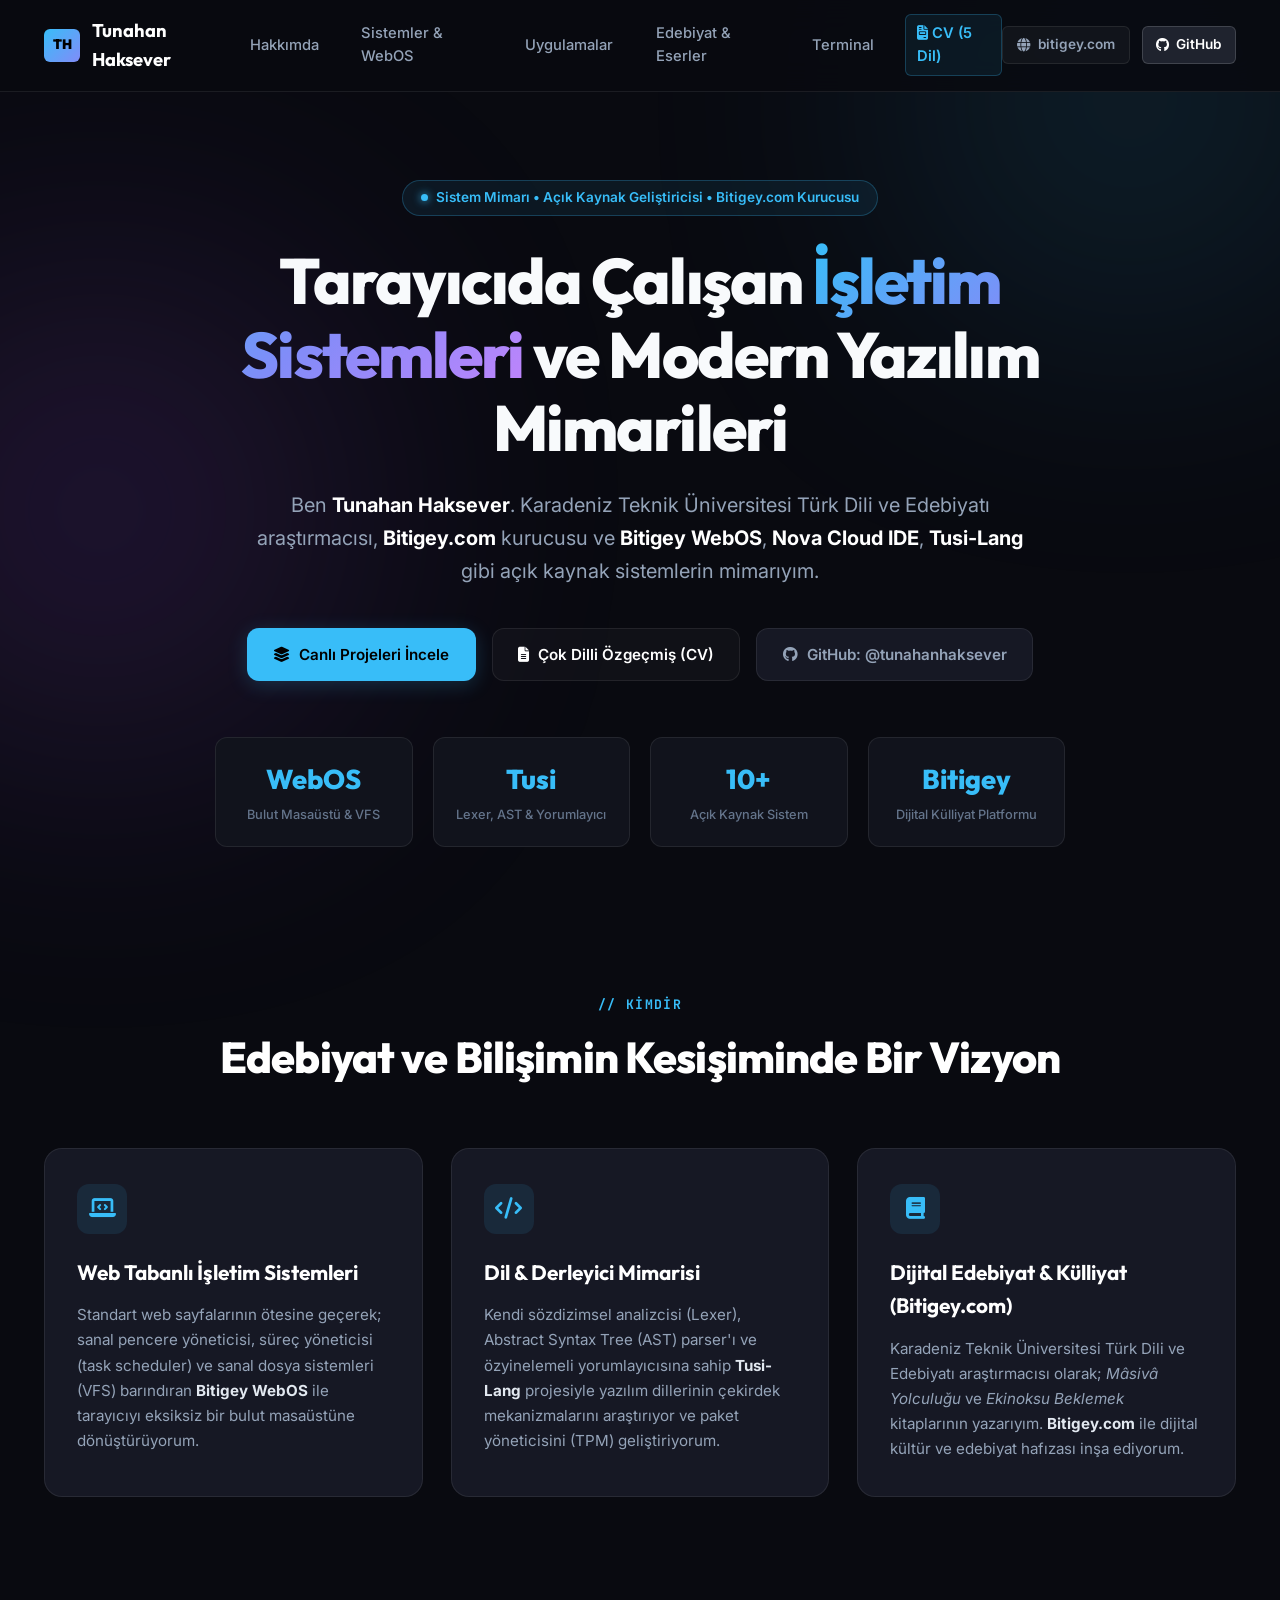
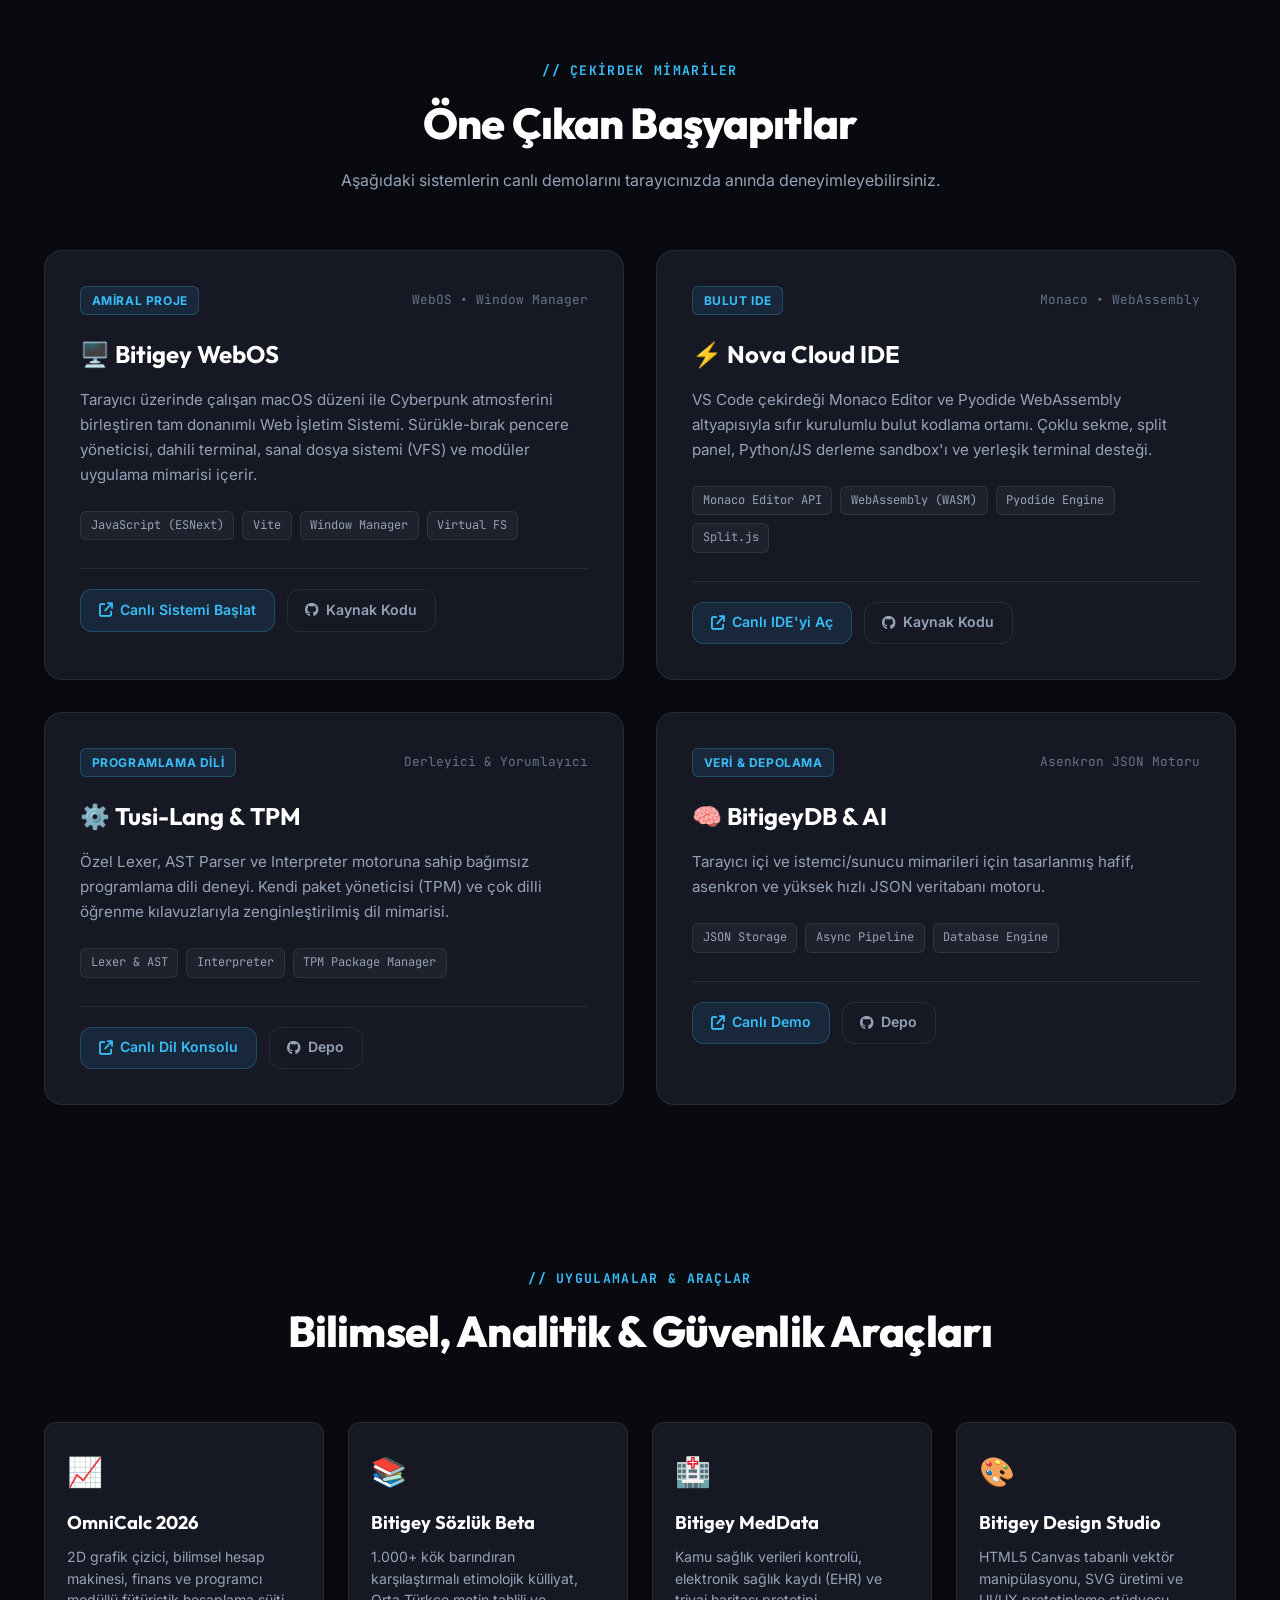
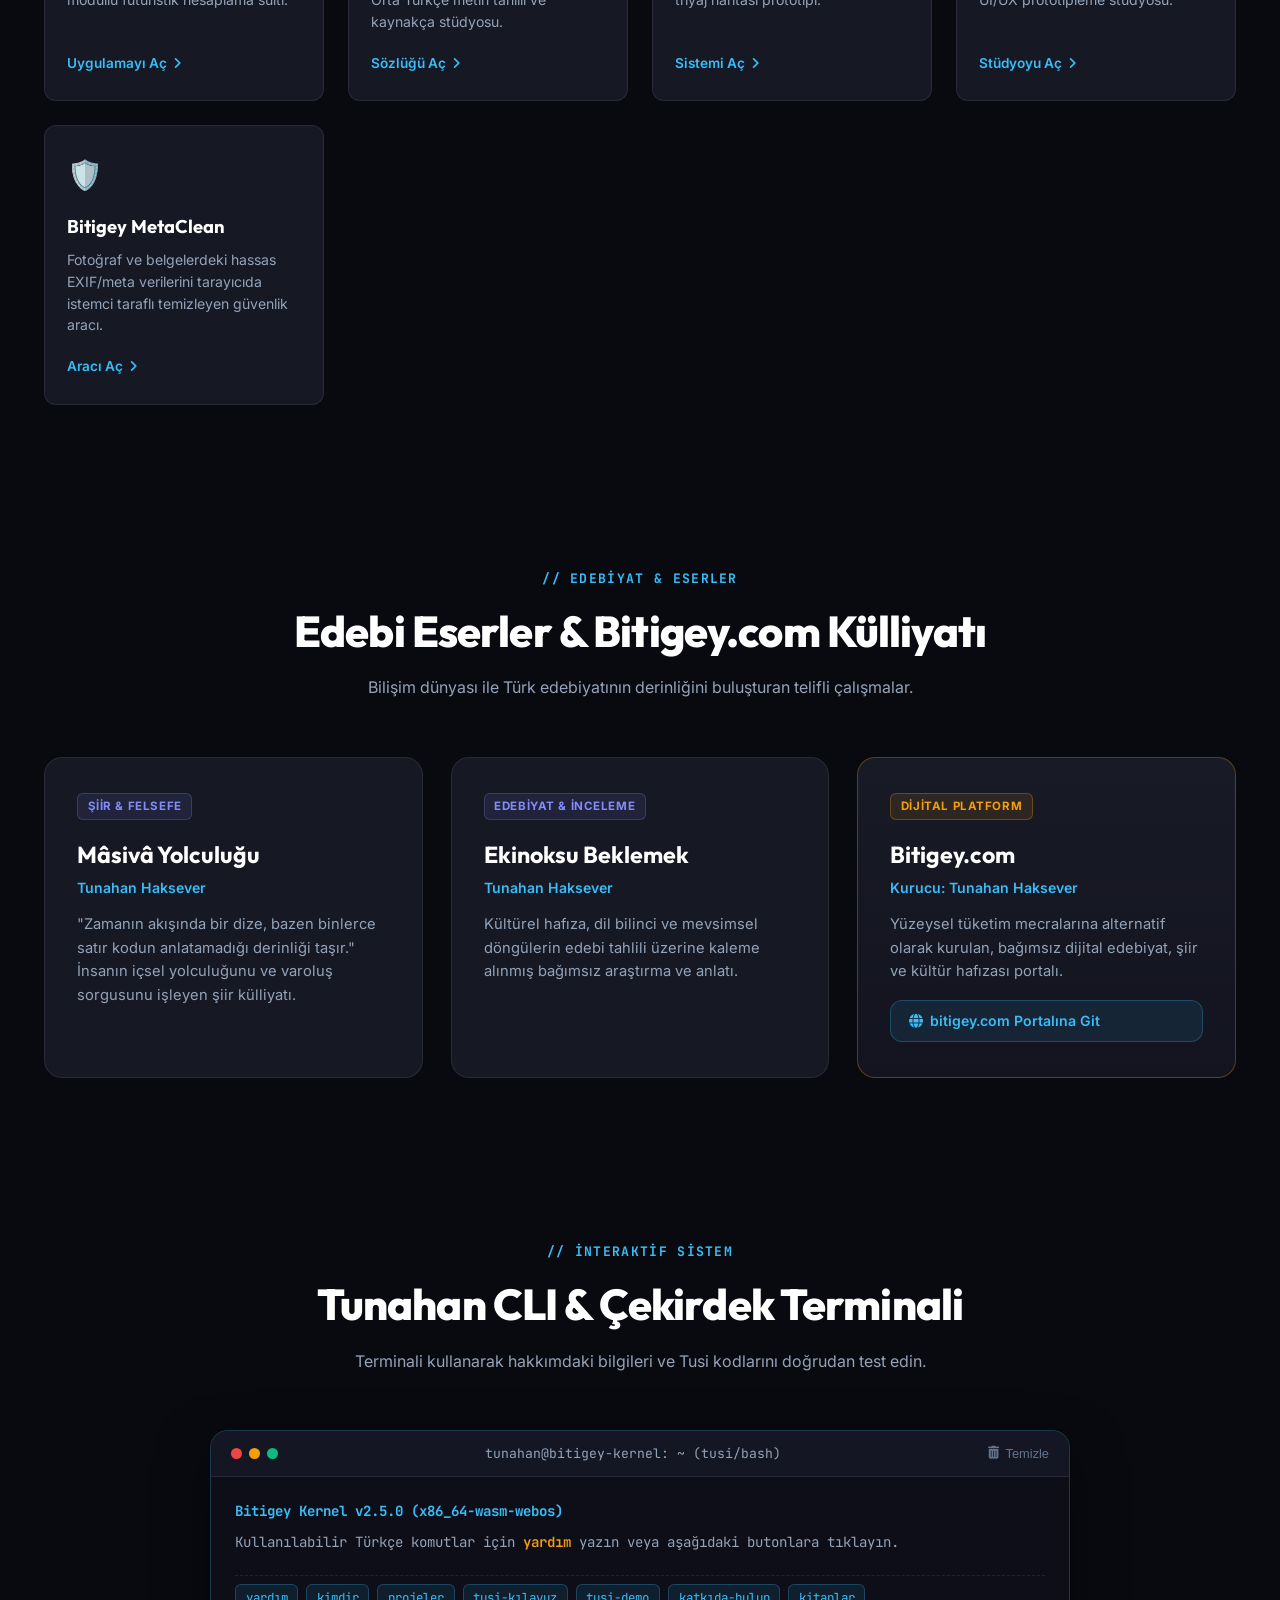
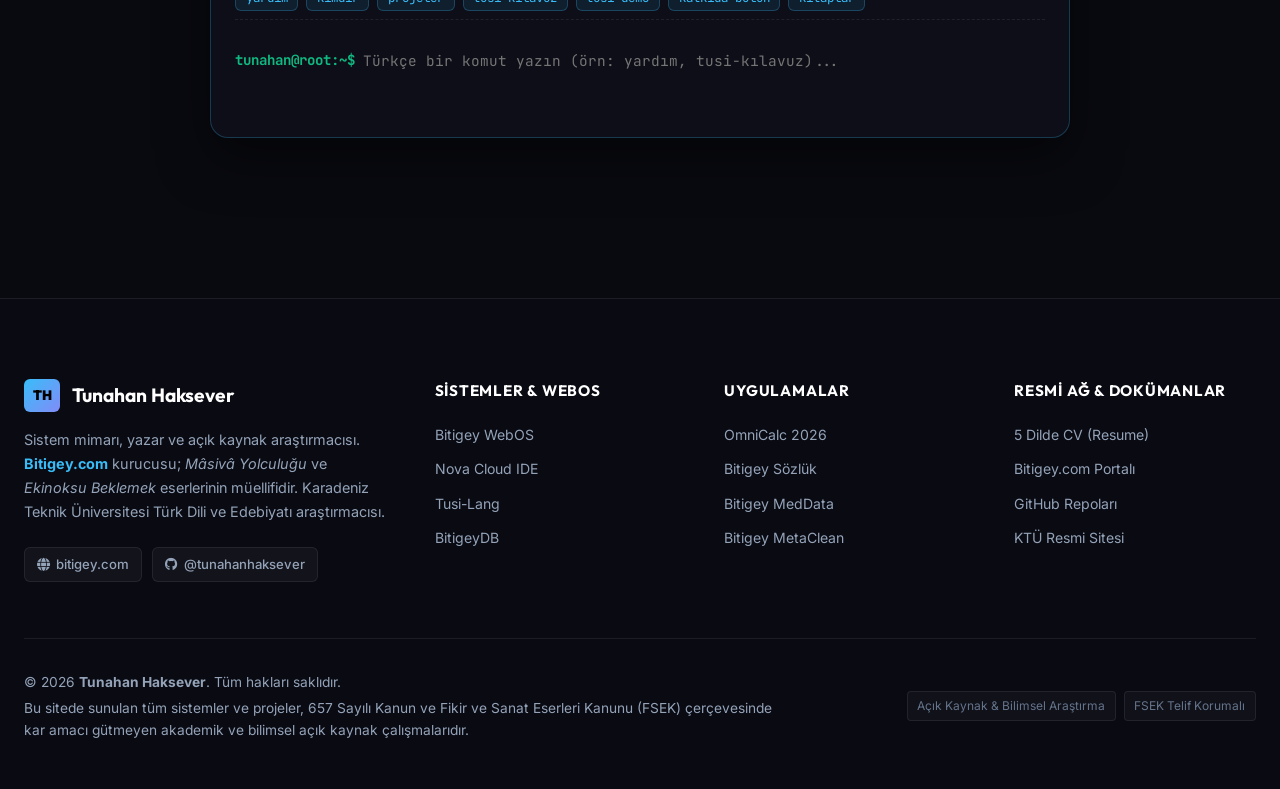
==== commit 0dcfd81c: "feat: add full Turkish CLI, Tusi language guide, and contribute guide" ====
--- a/index.html
+++ b/index.html
@@ -164,7 +164,7 @@
 
         <div class="card-box">
           <div class="card-icon"><i class="fa-solid fa-code"></i></div>
-          <h3>Dil & Derleyici Mühendisliği</h3>
+          <h3>Dil & Derleyici Mimarisi</h3>
           <p>
             Kendi sözdizimsel analizcisi (Lexer), Abstract Syntax Tree (AST) parser'ı ve özyinelemeli yorumlayıcısına sahip 
             <strong>Tusi-Lang</strong> projesiyle yazılım dillerinin çekirdek mekanizmalarını araştırıyor ve paket yöneticisini (TPM) geliştiriyorum.
@@ -425,18 +425,20 @@
             <span class="cyan-text">Bitigey Kernel v2.5.0 (x86_64-wasm-webos)</span>
           </div>
           <div class="term-line output">
-            Kullanılabilir komutlar için <span class="highlight-text">help</span> yazın veya aşağıdaki butonlara tıklayın.
+            Kullanılabilir Türkçe komutlar için <span class="highlight-text">yardım</span> yazın veya aşağıdaki butonlara tıklayın.
           </div>
           <div class="term-quick-row">
-            <button class="cmd-pill" data-cmd="help">help</button>
-            <button class="cmd-pill" data-cmd="whoami">whoami</button>
-            <button class="cmd-pill" data-cmd="projects">projects</button>
-            <button class="cmd-pill" data-cmd="skills">skills</button>
+            <button class="cmd-pill" data-cmd="yardim">yardım</button>
+            <button class="cmd-pill" data-cmd="kimdir">kimdir</button>
+            <button class="cmd-pill" data-cmd="projeler">projeler</button>
+            <button class="cmd-pill" data-cmd="tusi-kilavuz">tusi-kılavuz</button>
             <button class="cmd-pill" data-cmd="tusi-demo">tusi-demo</button>
+            <button class="cmd-pill" data-cmd="katkida-bulun">katkıda-bulun</button>
+            <button class="cmd-pill" data-cmd="kitaplar">kitaplar</button>
           </div>
           <div class="term-input-row">
             <span class="term-prompt">tunahan@root:~$</span>
-            <input type="text" id="terminal-input" autocomplete="off" spellcheck="false" placeholder="Komut yazın (örn: help)...">
+            <input type="text" id="terminal-input" autocomplete="off" spellcheck="false" placeholder="Türkçe bir komut yazın (örn: yardım, tusi-kılavuz)...">
           </div>
         </div>
       </div>
@@ -516,6 +518,6 @@
     </div>
   </footer>
 
-  <script src="script.js"></script>
+  <script src="script.js?v=2.5"></script>
 </body>
 </html>
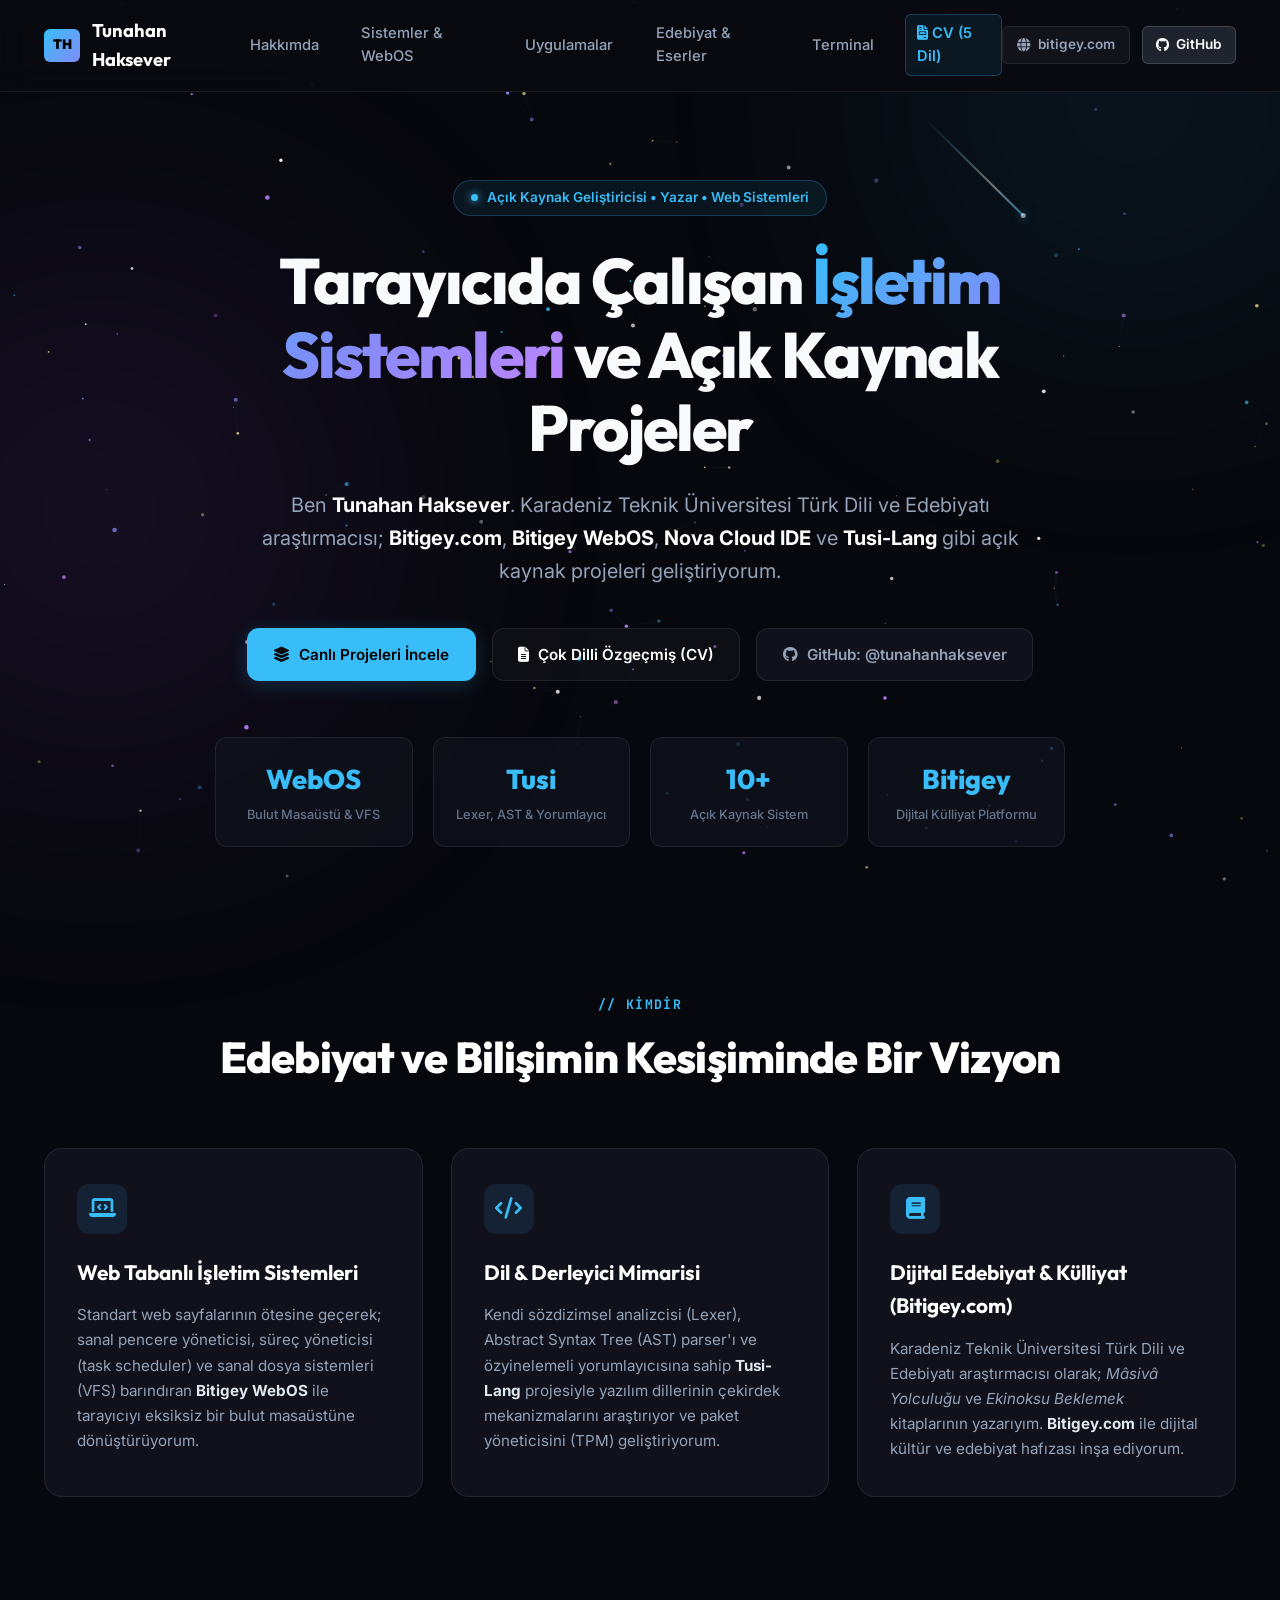
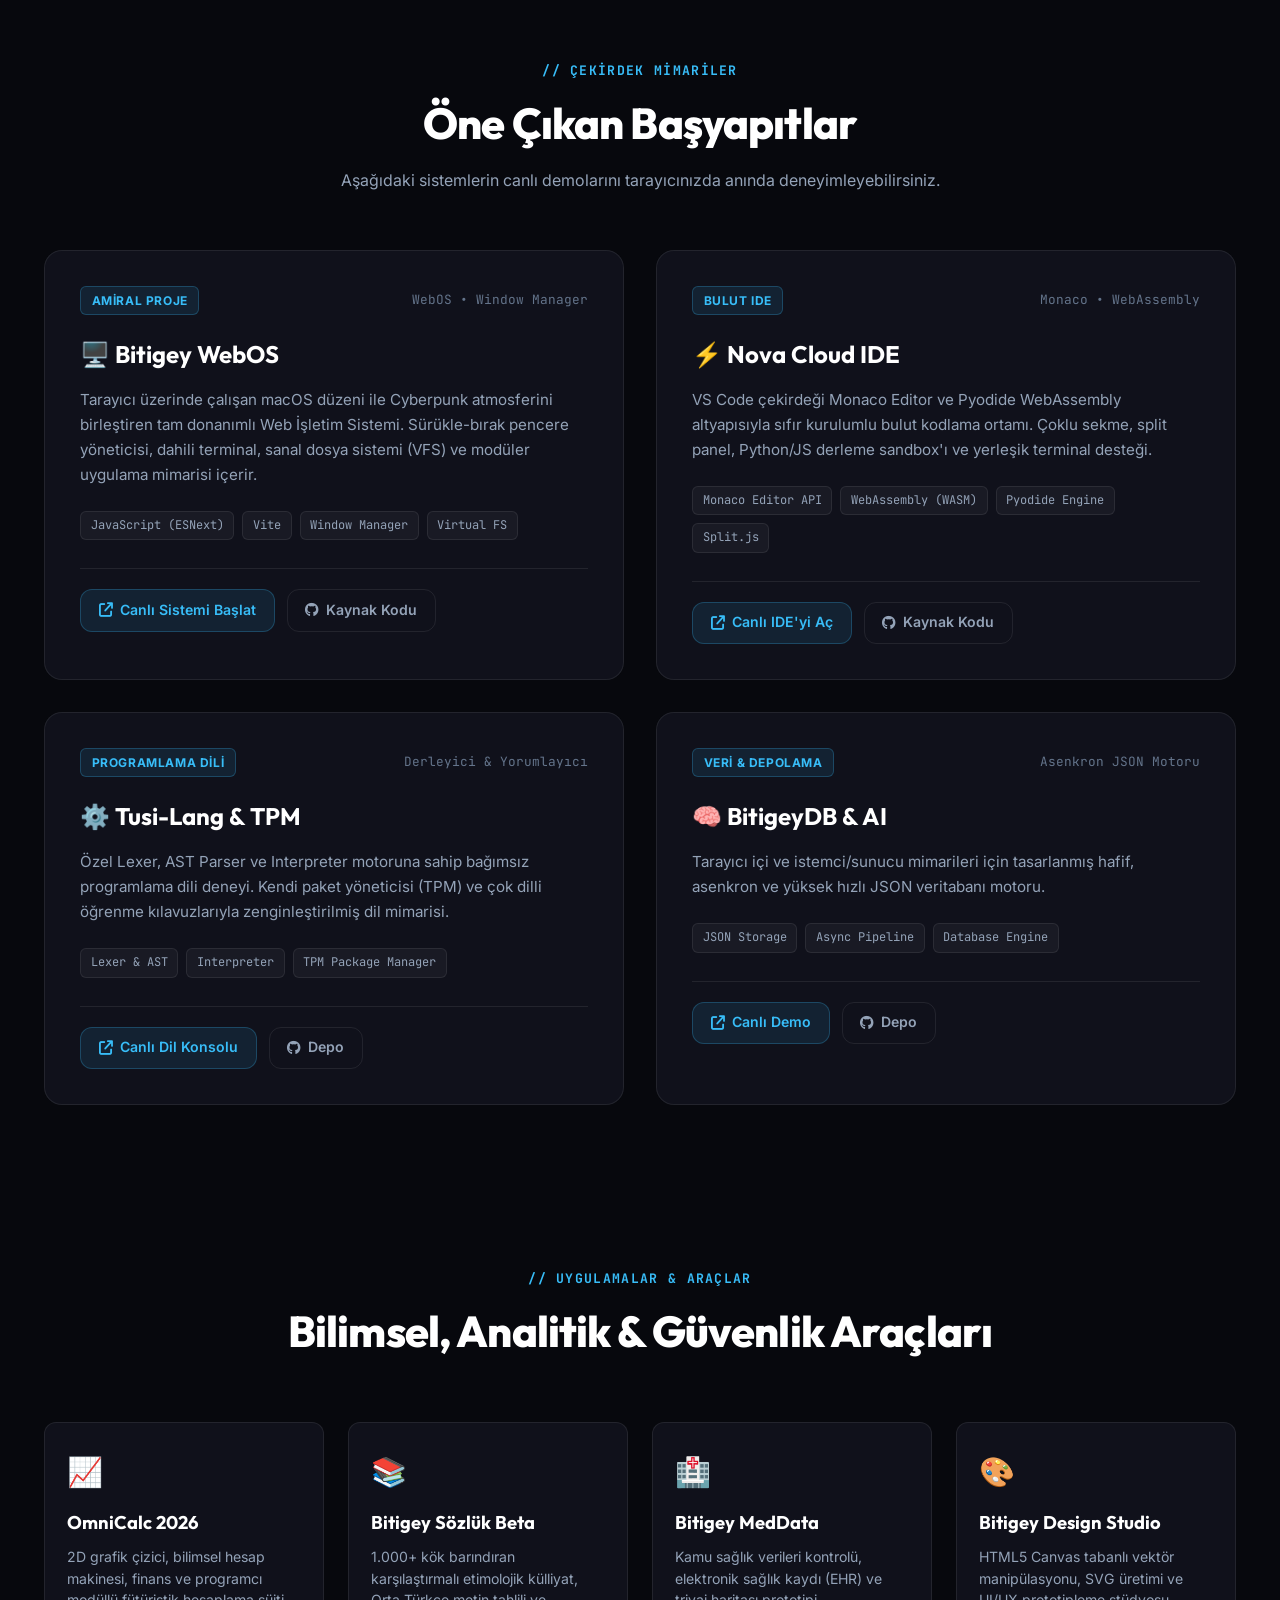
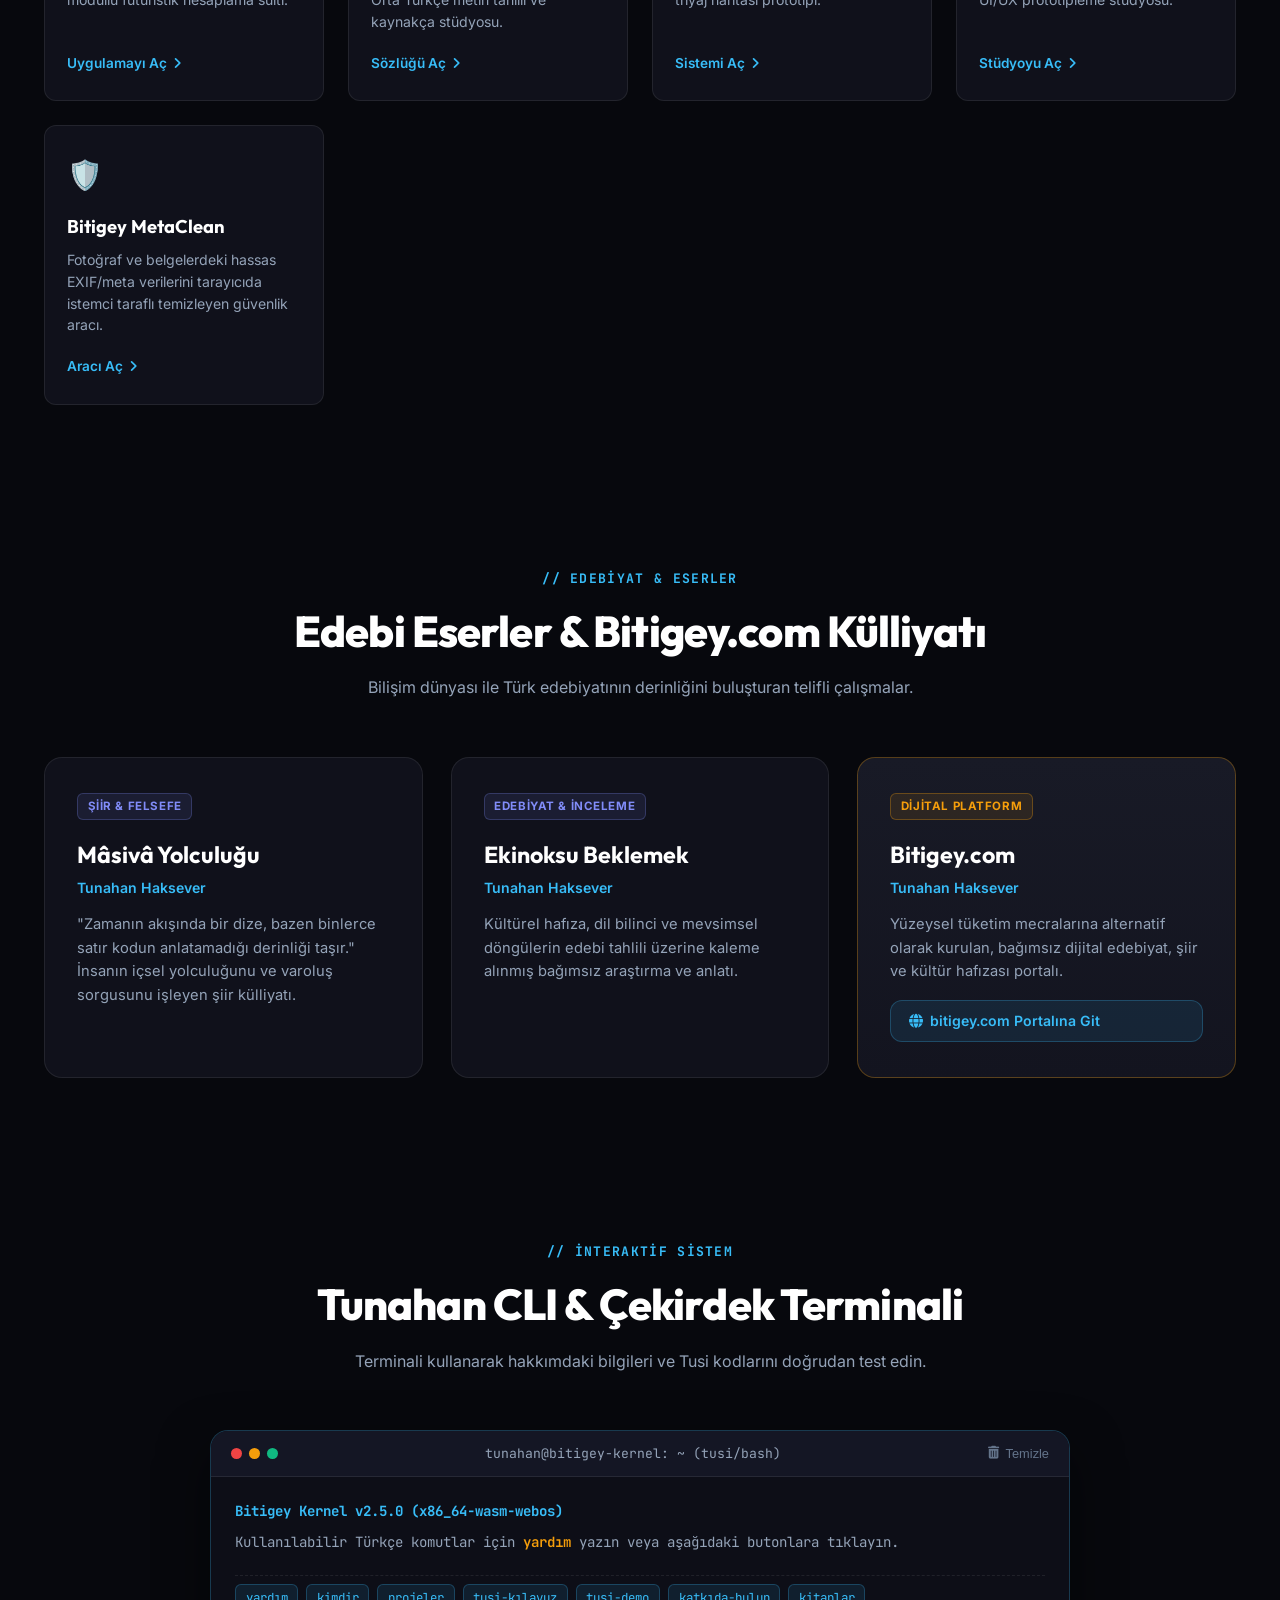
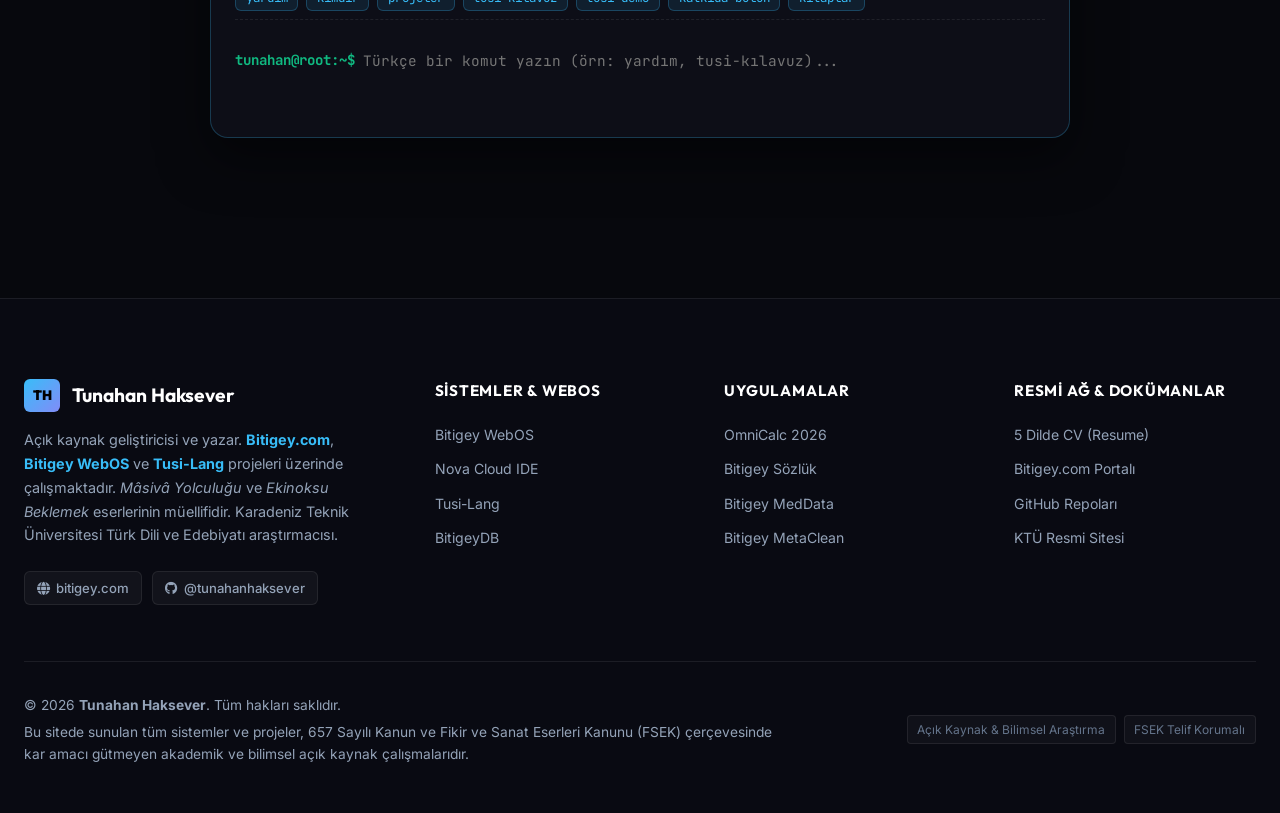
==== commit 925e8f9c: "feat: add cosmic space canvas animation and clean developer titles" ====
--- a/index.html
+++ b/index.html
@@ -5,10 +5,10 @@
   <meta name="viewport" content="width=device-width, initial-scale=1.0">
   
   <!-- Primary Meta Tags & SEO -->
-  <title>Tunahan Haksever | Resmi Portfolyo & Sistem Mimarisi</title>
-  <meta name="title" content="Tunahan Haksever | Resmi Portfolyo & Sistem Mimarisi">
-  <meta name="description" content="Tunahan Haksever resmi portfolyosu. Bitigey.com, Bitigey WebOS, Nova Cloud IDE ve Tusi-Lang yaratıcısı. Sistem mimarisi, açık kaynak ve dijital edebiyat ekosistemi.">
-  <meta name="keywords" content="Tunahan Haksever, Tunahan Haksever kimdir, Bitigey, bitigey.com, Bitigey WebOS, Nova Cloud IDE, Tusi-Lang, Mâsivâ Yolculuğu, Ekinoksu Beklemek, Yazılım Mimarı">
+  <title>Tunahan Haksever | Resmi Portfolyo & Açık Kaynak Projeler</title>
+  <meta name="title" content="Tunahan Haksever | Resmi Portfolyo & Açık Kaynak Projeler">
+  <meta name="description" content="Tunahan Haksever resmi portfolyosu. Bitigey.com, Bitigey WebOS, Nova Cloud IDE ve Tusi-Lang geliştiricisi. Açık kaynak sistemler ve dijital edebiyat.">
+  <meta name="keywords" content="Tunahan Haksever, Tunahan Haksever kimdir, Bitigey, bitigey.com, Bitigey WebOS, Nova Cloud IDE, Tusi-Lang, Mâsivâ Yolculuğu, Ekinoksu Beklemek, Açık Kaynak">
   <meta name="author" content="Tunahan Haksever">
   <meta name="robots" content="index, follow">
   <link rel="canonical" href="https://tunahanhaksever.github.io/tunahanhaksever/">
@@ -16,8 +16,8 @@
   <!-- Open Graph -->
   <meta property="og:type" content="profile">
   <meta property="og:url" content="https://tunahanhaksever.github.io/tunahanhaksever/">
-  <meta property="og:title" content="Tunahan Haksever | Resmi Portfolyo & Sistem Mimarisi">
-  <meta property="og:description" content="Bitigey.com, Bitigey WebOS, Nova Cloud IDE ve Tusi-Lang projelerinin mimarı.">
+  <meta property="og:title" content="Tunahan Haksever | Resmi Portfolyo & Açık Kaynak Projeler">
+  <meta property="og:description" content="Bitigey.com, Bitigey WebOS, Nova Cloud IDE ve Tusi-Lang açık kaynak projeleri.">
   <meta property="og:image" content="https://avatars.githubusercontent.com/u/tunahanhaksever">
 
   <!-- Favicon -->
@@ -30,7 +30,7 @@
   <link rel="stylesheet" href="https://cdnjs.cloudflare.com/ajax/libs/font-awesome/6.5.1/css/all.min.css">
 
   <!-- Cache-Busted Stylesheet -->
-  <link rel="stylesheet" href="style.css?v=2.2">
+  <link rel="stylesheet" href="style.css?v=3.0">
 
   <!-- Google Knowledge Graph Schema -->
   <script type="application/ld+json">
@@ -42,7 +42,7 @@
     "birthDate": "2005-08-07",
     "birthPlace": { "@type": "Place", "name": "İstanbul, Türkiye" },
     "url": "https://tunahanhaksever.github.io/tunahanhaksever/",
-    "jobTitle": "Sistem Mimarı, Yazar & Açık Kaynak Geliştiricisi",
+    "jobTitle": "Açık Kaynak Geliştiricisi & Yazar",
     "alumniOf": { "@type": "CollegeOrUniversity", "name": "Karadeniz Teknik Üniversitesi" },
     "sameAs": [
       "https://bitigey.com",
@@ -58,6 +58,9 @@
 </head>
 <body>
 
+  <!-- Dynamic Cosmic Space Canvas Animation -->
+  <canvas id="space-canvas"></canvas>
+
   <!-- Ambient Glow Elements -->
   <div class="glow-orb orb-top"></div>
   <div class="glow-orb orb-bottom"></div>
@@ -98,17 +101,17 @@
       <div class="hero-inner">
         <div class="badge-pill">
           <span class="pill-dot"></span>
-          <span>Sistem Mimarı • Açık Kaynak Geliştiricisi • Bitigey.com Kurucusu</span>
+          <span>Açık Kaynak Geliştiricisi • Yazar • Web Sistemleri</span>
         </div>
 
         <h1 class="hero-heading">
-          Tarayıcıda Çalışan <span class="gradient-text">İşletim Sistemleri</span> ve Modern Yazılım Mimarileri
+          Tarayıcıda Çalışan <span class="gradient-text">İşletim Sistemleri</span> ve Açık Kaynak Projeler
         </h1>
 
         <p class="hero-lead">
-          Ben <strong>Tunahan Haksever</strong>. Karadeniz Teknik Üniversitesi Türk Dili ve Edebiyatı araştırmacısı, 
-          <strong>Bitigey.com</strong> kurucusu ve <strong>Bitigey WebOS</strong>, <strong>Nova Cloud IDE</strong>, 
-          <strong>Tusi-Lang</strong> gibi açık kaynak sistemlerin mimarıyım.
+          Ben <strong>Tunahan Haksever</strong>. Karadeniz Teknik Üniversitesi Türk Dili ve Edebiyatı araştırmacısı; 
+          <strong>Bitigey.com</strong>, <strong>Bitigey WebOS</strong>, <strong>Nova Cloud IDE</strong> ve 
+          <strong>Tusi-Lang</strong> gibi açık kaynak projeleri geliştiriyorum.
         </p>
 
         <div class="hero-buttons">
@@ -391,7 +394,7 @@
         <div class="lit-card portal-card">
           <div class="lit-badge gold">Dijital Platform</div>
           <h3>Bitigey.com</h3>
-          <p class="lit-author">Kurucu: Tunahan Haksever</p>
+          <p class="lit-author">Tunahan Haksever</p>
           <p class="lit-desc">
             Yüzeysel tüketim mecralarına alternatif olarak kurulan, bağımsız dijital edebiyat, şiir ve kültür hafızası portalı.
           </p>
@@ -456,9 +459,9 @@
             <span class="f-title">Tunahan Haksever</span>
           </div>
           <p class="f-desc">
-            Sistem mimarı, yazar ve açık kaynak araştırmacısı. <strong>Bitigey.com</strong> kurucusu; 
-            <em>Mâsivâ Yolculuğu</em> ve <em>Ekinoksu Beklemek</em> eserlerinin müellifidir. 
-            Karadeniz Teknik Üniversitesi Türk Dili ve Edebiyatı araştırmacısı.
+            Açık kaynak geliştiricisi ve yazar. <strong>Bitigey.com</strong>, <strong>Bitigey WebOS</strong> ve 
+            <strong>Tusi-Lang</strong> projeleri üzerinde çalışmaktadır. <em>Mâsivâ Yolculuğu</em> ve <em>Ekinoksu Beklemek</em> 
+            eserlerinin müellifidir. Karadeniz Teknik Üniversitesi Türk Dili ve Edebiyatı araştırmacısı.
           </p>
           <div class="f-badges">
             <a href="https://bitigey.com" target="_blank" rel="noopener" class="badge-link">
--- a/style.css
+++ b/style.css
@@ -4,10 +4,10 @@
    ========================================================================== */
 
 :root {
-  --bg: #090a10;
-  --bg-surface: #11131c;
-  --bg-card: #161824;
-  --bg-card-hover: #1c1f30;
+  --bg: #07080d;
+  --bg-surface: rgba(17, 19, 28, 0.75);
+  --bg-card: rgba(22, 24, 36, 0.65);
+  --bg-card-hover: rgba(28, 31, 48, 0.85);
   
   --border: rgba(255, 255, 255, 0.08);
   --border-hover: rgba(56, 189, 248, 0.4);
@@ -57,6 +57,17 @@
   min-height: 100vh;
 }
 
+/* Dynamic Cosmic Space Starfield Canvas */
+#space-canvas {
+  position: fixed;
+  top: 0;
+  left: 0;
+  width: 100vw;
+  height: 100vh;
+  pointer-events: none;
+  z-index: 0;
+}
+
 /* Ambient Glow Orbs */
 .glow-orb {
   position: fixed;
@@ -64,7 +75,7 @@
   filter: blur(140px);
   pointer-events: none;
   z-index: 0;
-  opacity: 0.35;
+  opacity: 0.25;
 }
 
 .orb-top {
@@ -425,6 +436,8 @@
 
 .card-box {
   background: var(--bg-card);
+  backdrop-filter: blur(14px);
+  -webkit-backdrop-filter: blur(14px);
   border: 1px solid var(--border);
   padding: 2.2rem 2rem;
   border-radius: var(--radius-lg);
@@ -480,6 +493,8 @@
 
 .showcase-card {
   background: var(--bg-card);
+  backdrop-filter: blur(14px);
+  -webkit-backdrop-filter: blur(14px);
   border: 1px solid var(--border);
   border-radius: var(--radius-lg);
   padding: 2.2rem;
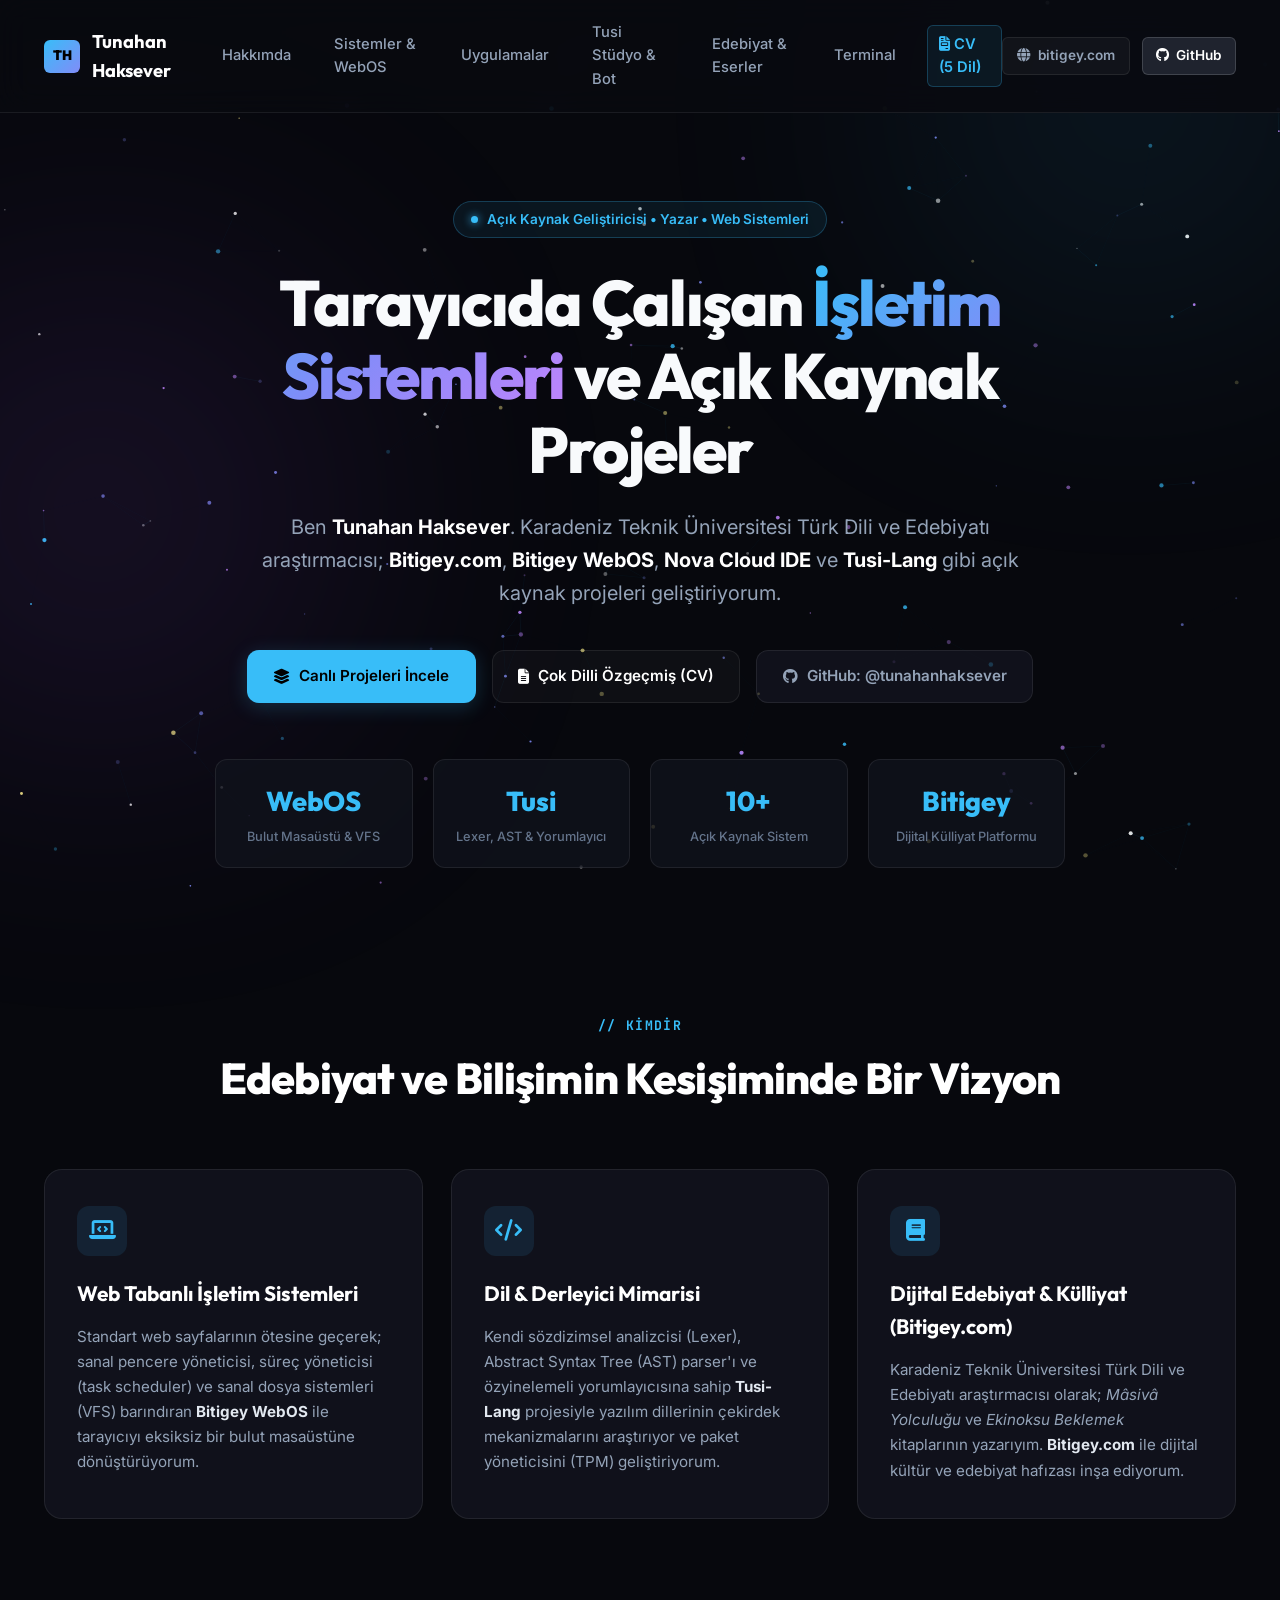
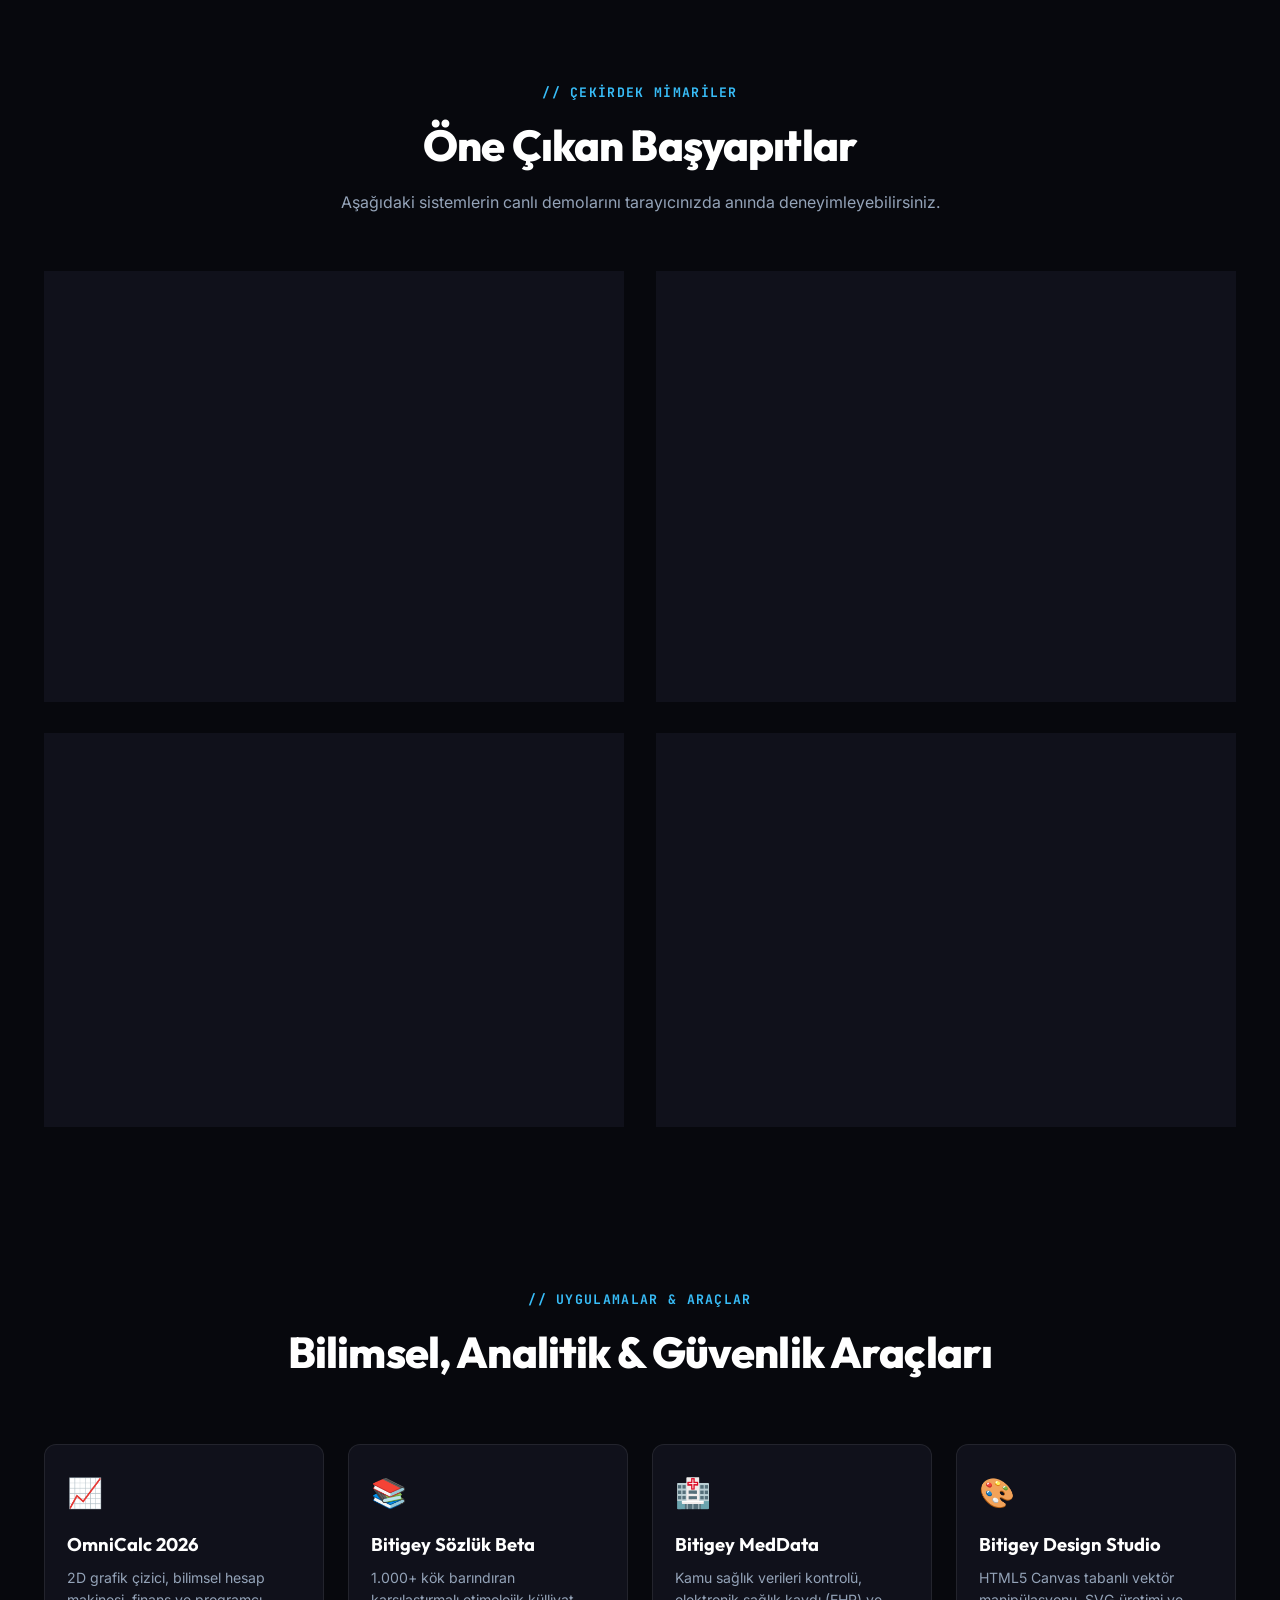
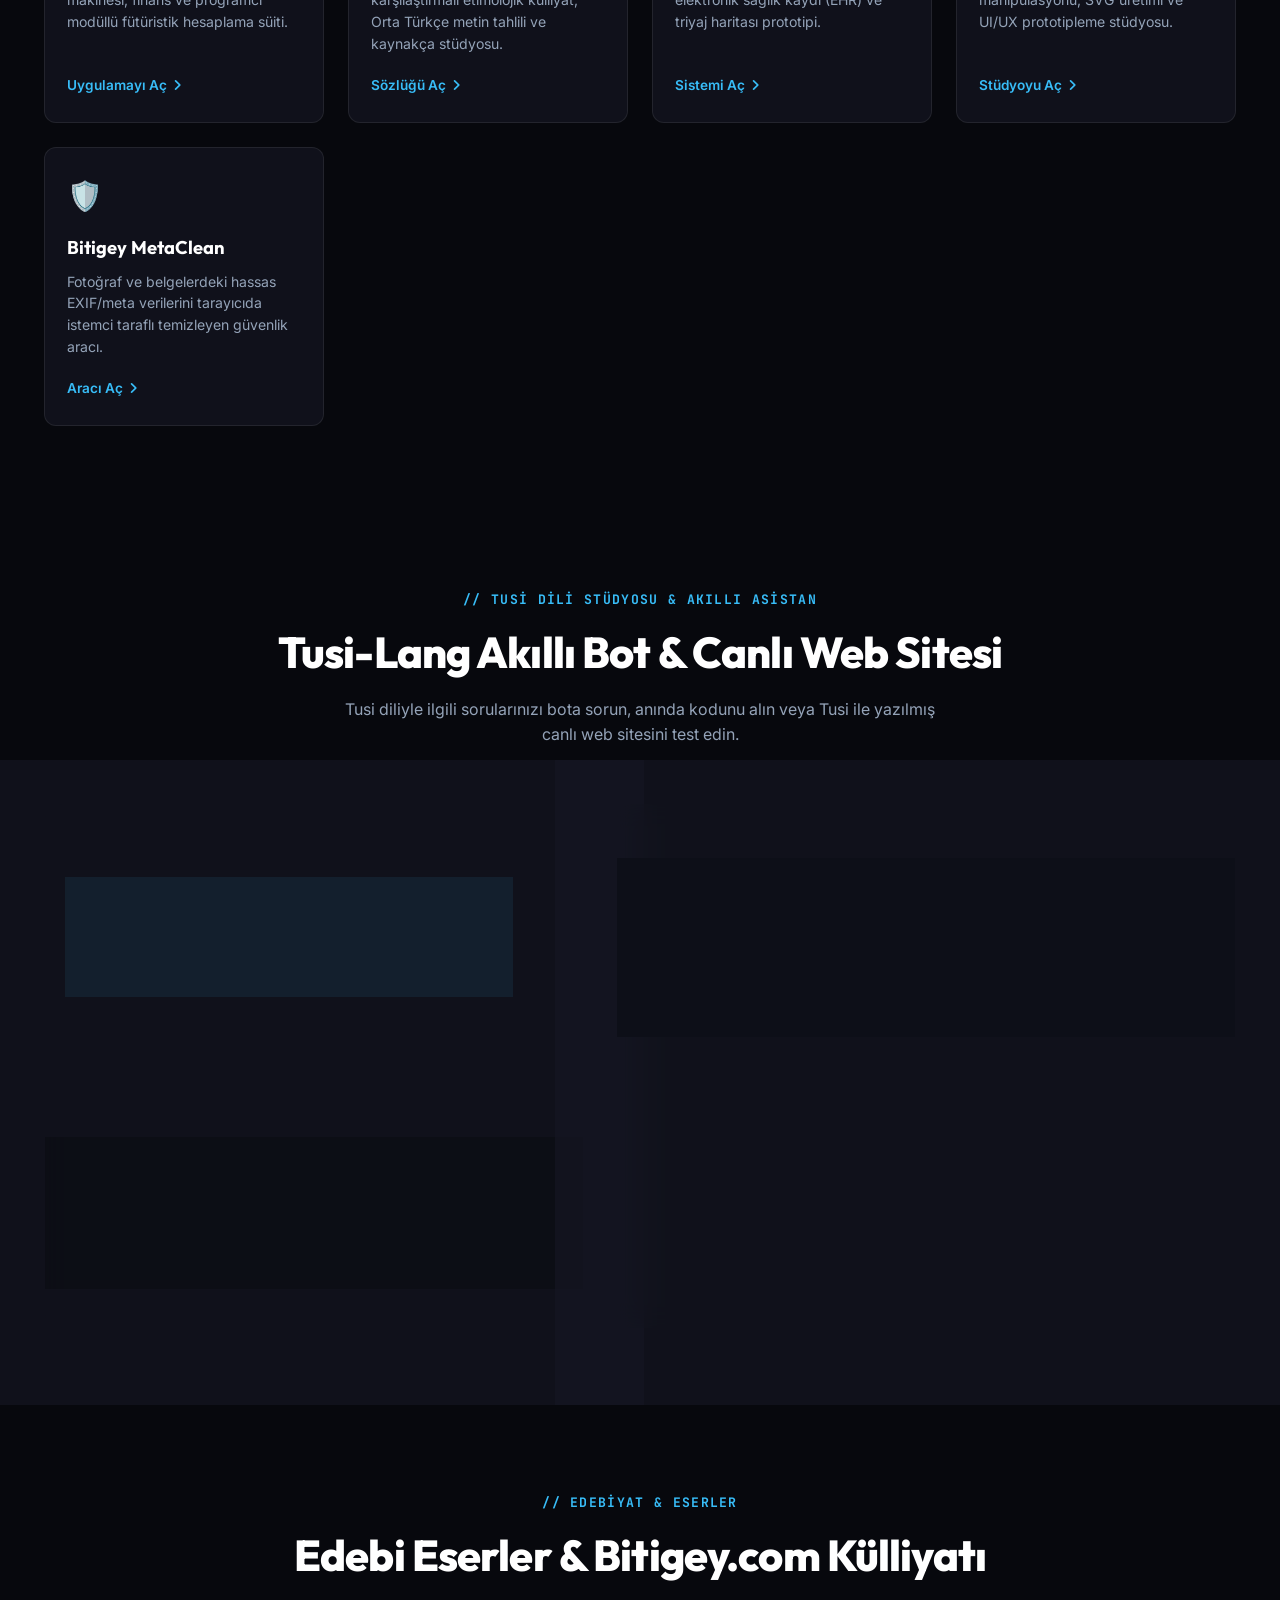
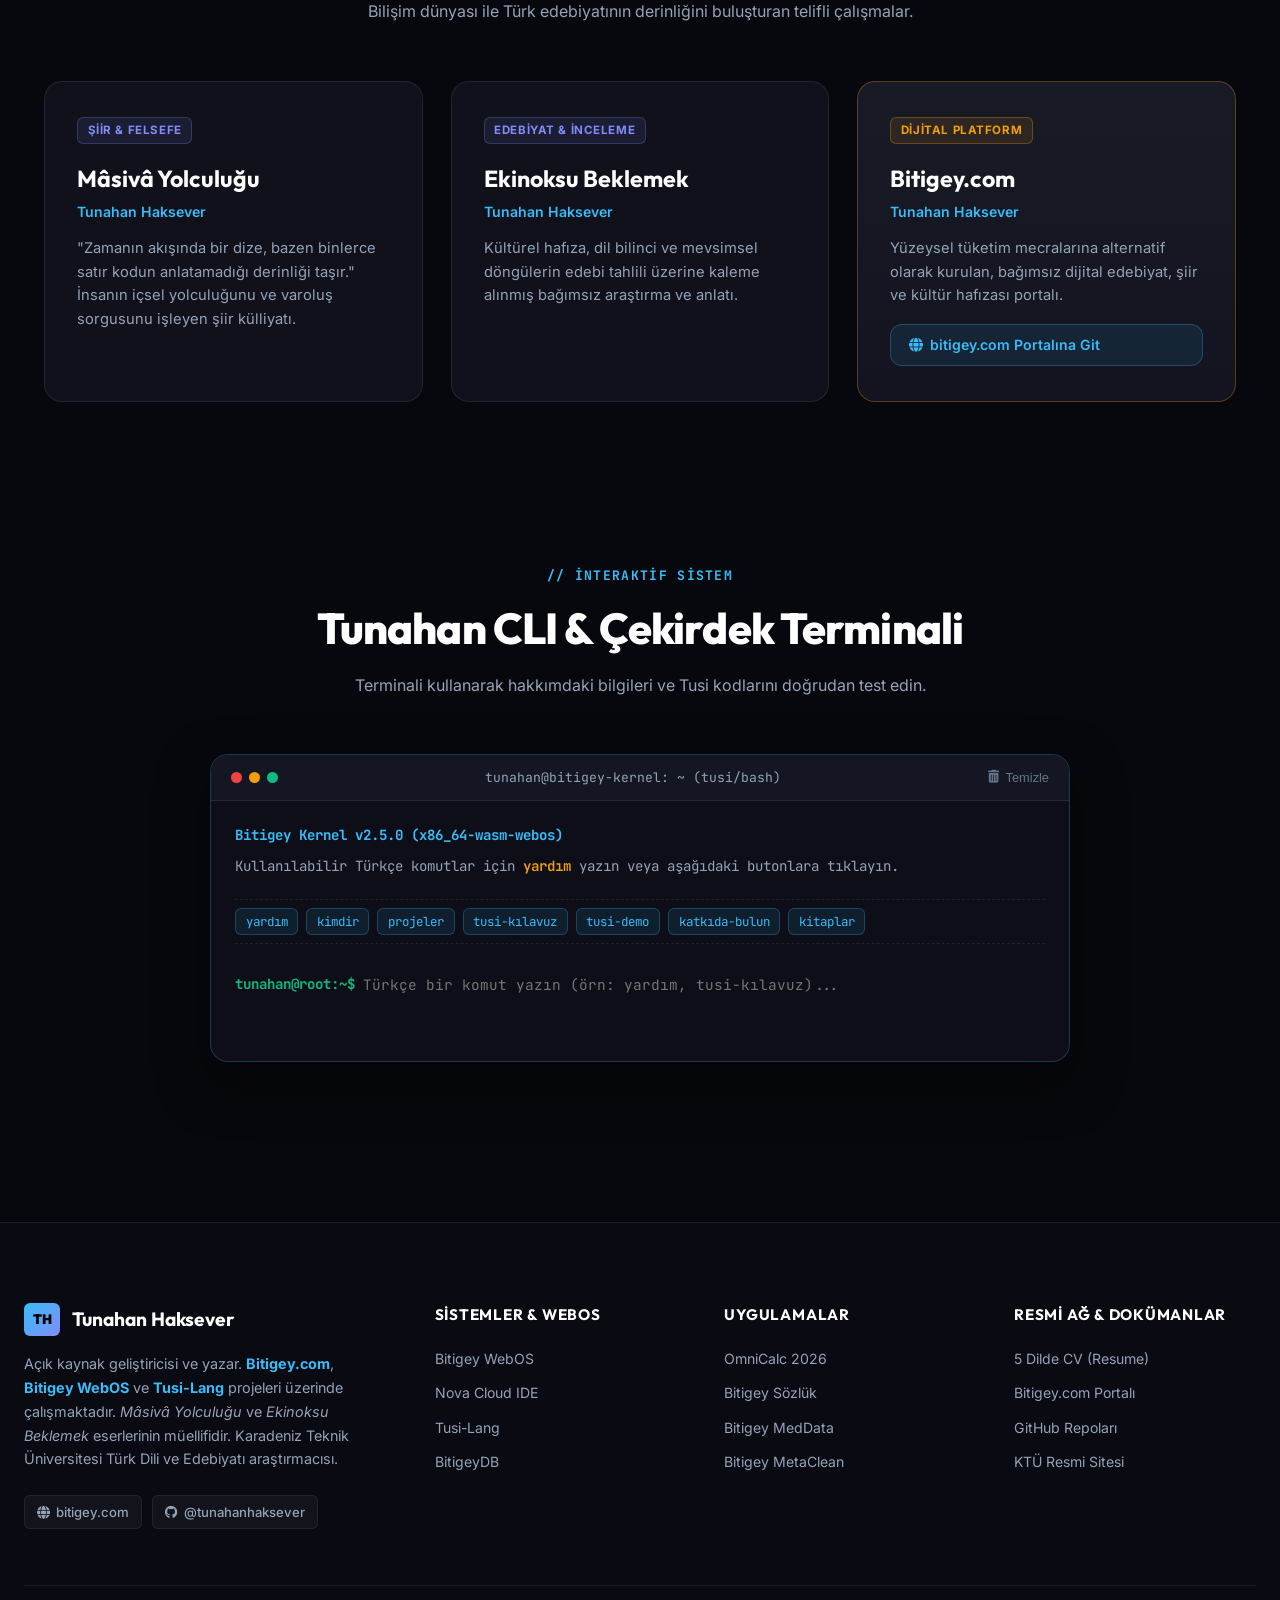
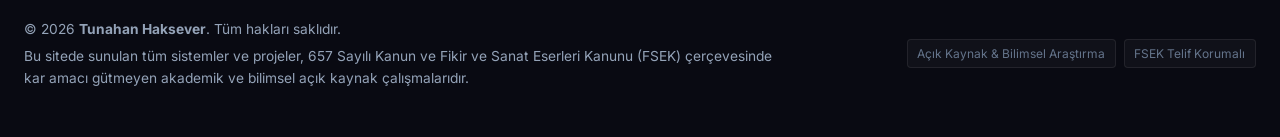
==== commit df108bd4: "feat: add interactive Tusi-Lang AI bot and live website simulator" ====
--- a/index.html
+++ b/index.html
@@ -30,7 +30,7 @@
   <link rel="stylesheet" href="https://cdnjs.cloudflare.com/ajax/libs/font-awesome/6.5.1/css/all.min.css">
 
   <!-- Cache-Busted Stylesheet -->
-  <link rel="stylesheet" href="style.css?v=3.0">
+  <link rel="stylesheet" href="style.css?v=3.2">
 
   <!-- Google Knowledge Graph Schema -->
   <script type="application/ld+json">
@@ -77,6 +77,7 @@
         <a href="#about" class="nav-item">Hakkımda</a>
         <a href="#ecosystem" class="nav-item">Sistemler & WebOS</a>
         <a href="#apps" class="nav-item">Uygulamalar</a>
+        <a href="#tusi-studio" class="nav-item">Tusi Stüdyo & Bot</a>
         <a href="#literature" class="nav-item">Edebiyat & Eserler</a>
         <a href="#terminal" class="nav-item">Terminal</a>
         <a href="cv.html" class="nav-item cv-highlight">
@@ -364,6 +365,88 @@
       </div>
     </section>
 
+    <!-- Tusi-Lang Studio: AI Bot & Live Website Generator -->
+    <section id="tusi-studio" class="page-section">
+      <div class="section-title-wrap">
+        <span class="section-badge">// TUSİ DİLİ STÜDYOSU & AKILLI ASİSTAN</span>
+        <h2 class="section-main-title">Tusi-Lang Akıllı Bot & Canlı Web Sitesi</h2>
+        <p class="section-sub">Tusi diliyle ilgili sorularınızı bota sorun, anında kodunu alın veya Tusi ile yazılmış canlı web sitesini test edin.</p>
+      </div>
+
+      <div class="tusi-studio-grid">
+        <!-- Left: Tusi AI Bot -->
+        <div class="tusi-panel">
+          <div class="tusi-panel-header">
+            <div class="tusi-panel-title">
+              <span class="bot-status-dot"></span>
+              <span>🤖 Tusi Akıllı Kod Asistanı</span>
+            </div>
+            <span class="tech-label">v2.0 • Anında Yanıt</span>
+          </div>
+
+          <div class="bot-chat-body" id="bot-chat-body">
+            <div class="chat-bubble bot">
+              👋 <strong>Merhaba!</strong> Ben Tusi Programlama Dili akıllı asistanıyım. 
+              Tusi diliyle ilgili aklınıza gelen her şeyi sorabilirsiniz. İster web sitesi yazmayı, 
+              ister döngüleri, koşulları veya matematik hesaplamalarını sorun; anında çalışan kodunu yazayım!
+            </div>
+          </div>
+
+          <div class="bot-prompts-bar">
+            <span class="bot-pill" data-prompt="Tusi ile web sitesi nasıl yapılır?">🌐 Web Sitesi Yap</span>
+            <span class="bot-pill" data-prompt="Hesap makinesi kodu ver">🧮 Hesap Makinesi</span>
+            <span class="bot-pill" data-prompt="Döngüler ve koşullar nasıl yazılır?">🔁 Döngü & Şart</span>
+            <span class="bot-pill" data-prompt="Fonksiyon nasıl tanımlanır?">⚙️ Fonksiyonlar</span>
+            <span class="bot-pill" data-prompt="Tusi nedir ve neden geliştirildi?">❓ Tusi Nedir?</span>
+          </div>
+
+          <div class="bot-input-bar">
+            <input type="text" id="bot-input-field" class="bot-input-field" placeholder="Tusi hakkında bir soru sorun (örn: web sitesi nasıl yapılır?)...">
+            <button id="bot-send-btn" class="bot-send-btn"><i class="fa-solid fa-paper-plane"></i> Sor</button>
+          </div>
+        </div>
+
+        <!-- Right: Live Tusi-Generated Website -->
+        <div class="tusi-panel">
+          <div class="tusi-panel-header">
+            <div class="tusi-panel-title">
+              <i class="fa-solid fa-code" style="color: var(--cyan);"></i>
+              <span>Tusi ile Yazılmış Canlı Web Sitesi (site.tusi)</span>
+            </div>
+            <span class="tech-label">8080 Port • Canlı Sunucu</span>
+          </div>
+
+          <div class="tusi-web-split">
+            <!-- Code Editor Preview -->
+            <div class="code-editor-mock">
+              <span class="cm">// Tusi Web Sunucusu Kodu (site.tusi)</span><br>
+              <span class="kw">fonksiyon</span> <span class="fn">ana_sayfa</span>(istek, yanit) {<br>
+              &nbsp;&nbsp;<span class="fn">yanit_yaz</span>(yanit, <span class="str">"&lt;div class='card'&gt;&lt;h1&gt;🐟 Tusi Dünyasına Hoş Geldiniz!&lt;/h1&gt;"</span>)<br>
+              &nbsp;&nbsp;<span class="kw">değişken</span> saat = <span class="fn">zaman_simdi</span>()<br>
+              &nbsp;&nbsp;<span class="fn">yanit_yaz</span>(yanit, <span class="str">"&lt;p&gt;Sunucu Saati: "</span> + saat + <span class="str">"&lt;/p&gt;&lt;/div&gt;"</span>)<br>
+              &nbsp;&nbsp;<span class="fn">yanit_bitir</span>(yanit)<br>
+              }<br>
+              <span class="fn">sunucu_baslat</span>(8080, ana_sayfa)
+            </div>
+
+            <!-- Live Browser View Mockup -->
+            <div class="browser-preview-frame">
+              <div class="browser-card-content" id="browser-live-view">
+                <h4 id="tusi-view-title">🐟 Tusi Dünyasına Hoş Geldiniz!</h4>
+                <p id="tusi-view-desc">Bu site tamamen <strong>Tusi</strong> programlama dili ve yerleşik web motoru ile oluşturuldu.</p>
+                <div class="browser-live-clock" id="tusi-clock">Sunucu Saati: Yükleniyor...</div>
+                <div class="browser-nav-links">
+                  <button class="browser-link-btn active" data-route="/">Ana Sayfa</button>
+                  <button class="browser-link-btn" data-route="/hakkimizda">Hakkımızda</button>
+                  <button class="browser-link-btn" data-route="/ozellikler">Özellikler</button>
+                </div>
+              </div>
+            </div>
+          </div>
+        </div>
+      </div>
+    </section>
+
     <!-- Literature & Works Section -->
     <section id="literature" class="page-section">
       <div class="section-title-wrap">
@@ -521,6 +604,6 @@
     </div>
   </footer>
 
-  <script src="script.js?v=2.5"></script>
+  <script src="script.js?v=3.2"></script>
 </body>
 </html>
--- a/style.css
+++ b/style.css
@@ -760,6 +760,271 @@
 }
 
 /* ==========================================================================
+   Tusi-Lang Studio & AI Bot Section
+   ========================================================================== */
+
+.tusi-studio-grid {
+  display: grid;
+  grid-template-columns: 1fr 1.15fr;
+  gap: 2rem;
+  align-items: stretch;
+}
+
+.tusi-panel {
+  background: var(--bg-card);
+  backdrop-filter: blur(14px);
+  -webkit-backdrop-filter: blur(14px);
+  border: 1px solid var(--border);
+  border-radius: var(--radius-lg);
+  display: flex;
+  flex-direction: column;
+  overflow: hidden;
+  box-shadow: 0 16px 40px rgba(0, 0, 0, 0.4);
+}
+
+.tusi-panel-header {
+  background: #131625;
+  padding: 0.85rem 1.25rem;
+  display: flex;
+  align-items: center;
+  justify-content: space-between;
+  border-bottom: 1px solid var(--border);
+}
+
+.tusi-panel-title {
+  font-family: var(--font-display);
+  font-size: 0.95rem;
+  font-weight: 700;
+  color: #fff;
+  display: flex;
+  align-items: center;
+  gap: 0.5rem;
+}
+
+.bot-status-dot {
+  width: 8px;
+  height: 8px;
+  background: var(--success);
+  border-radius: 50%;
+  box-shadow: 0 0 8px var(--success);
+}
+
+/* Chat Messages Container */
+.bot-chat-body {
+  padding: 1.25rem;
+  display: flex;
+  flex-direction: column;
+  gap: 0.85rem;
+  min-height: 280px;
+  max-height: 380px;
+  overflow-y: auto;
+  font-size: 0.9rem;
+}
+
+.chat-bubble {
+  padding: 0.85rem 1.1rem;
+  border-radius: var(--radius-md);
+  line-height: 1.55;
+  max-width: 90%;
+  word-break: break-word;
+}
+
+.chat-bubble.bot {
+  background: rgba(56, 189, 248, 0.08);
+  border: 1px solid var(--border-cyan);
+  color: #e2e8f0;
+  align-self: flex-start;
+  border-bottom-left-radius: 2px;
+}
+
+.chat-bubble.bot pre {
+  background: #090a12;
+  border: 1px solid var(--border);
+  padding: 0.6rem 0.8rem;
+  border-radius: var(--radius-sm);
+  margin-top: 0.5rem;
+  font-family: var(--font-mono);
+  font-size: 0.82rem;
+  color: #c084fc;
+  overflow-x: auto;
+}
+
+.chat-bubble.user {
+  background: #2563eb;
+  color: #fff;
+  align-self: flex-end;
+  border-bottom-right-radius: 2px;
+}
+
+/* Quick prompt pills */
+.bot-prompts-bar {
+  padding: 0.6rem 1.25rem;
+  display: flex;
+  flex-wrap: wrap;
+  gap: 0.4rem;
+  border-top: 1px solid var(--border);
+  background: rgba(0, 0, 0, 0.2);
+}
+
+.bot-pill {
+  background: rgba(255, 255, 255, 0.04);
+  border: 1px solid var(--border);
+  color: var(--text-muted);
+  font-size: 0.76rem;
+  font-weight: 500;
+  padding: 0.25rem 0.6rem;
+  border-radius: var(--radius-full);
+  cursor: pointer;
+  transition: var(--transition);
+}
+
+.bot-pill:hover {
+  border-color: var(--cyan);
+  color: #fff;
+  background: rgba(56, 189, 248, 0.1);
+}
+
+/* Bot Input Bar */
+.bot-input-bar {
+  display: flex;
+  align-items: center;
+  gap: 0.5rem;
+  padding: 0.85rem 1.25rem;
+  border-top: 1px solid var(--border);
+  background: #0d0f19;
+}
+
+.bot-input-field {
+  flex-grow: 1;
+  background: rgba(255, 255, 255, 0.04);
+  border: 1px solid var(--border);
+  padding: 0.6rem 1rem;
+  border-radius: var(--radius-sm);
+  color: #fff;
+  font-size: 0.88rem;
+  outline: none;
+  transition: var(--transition);
+}
+
+.bot-input-field:focus {
+  border-color: var(--cyan);
+}
+
+.bot-send-btn {
+  background: var(--cyan);
+  color: #000;
+  border: none;
+  padding: 0.6rem 1.1rem;
+  border-radius: var(--radius-sm);
+  font-weight: 700;
+  cursor: pointer;
+  transition: var(--transition);
+  display: inline-flex;
+  align-items: center;
+  gap: 0.35rem;
+}
+
+.bot-send-btn:hover {
+  background: #7dd3fc;
+}
+
+/* Tusi Live Website Pane */
+.tusi-web-split {
+  display: flex;
+  flex-direction: column;
+  height: 100%;
+}
+
+.code-editor-mock {
+  background: #0d0f18;
+  padding: 1rem 1.25rem;
+  font-family: var(--font-mono);
+  font-size: 0.82rem;
+  color: #94a3b8;
+  border-bottom: 1px solid var(--border);
+  max-height: 180px;
+  overflow-y: auto;
+  line-height: 1.5;
+}
+
+.code-editor-mock .kw { color: #c084fc; font-weight: 700; }
+.code-editor-mock .fn { color: #38bdf8; font-weight: 600; }
+.code-editor-mock .str { color: #86efac; }
+.code-editor-mock .cm { color: #64748b; font-style: italic; }
+
+.browser-preview-frame {
+  background: #f8fafc;
+  color: #0f172a;
+  padding: 1.5rem;
+  flex-grow: 1;
+  display: flex;
+  flex-direction: column;
+  justify-content: center;
+  align-items: center;
+  text-align: center;
+  min-height: 220px;
+}
+
+.browser-card-content {
+  background: #ffffff;
+  padding: 1.5rem 2rem;
+  border-radius: 12px;
+  box-shadow: 0 10px 25px rgba(0, 0, 0, 0.1);
+  border-left: 5px solid #0284c7;
+  max-width: 440px;
+  width: 100%;
+}
+
+.browser-card-content h4 {
+  font-size: 1.25rem;
+  font-weight: 800;
+  color: #0f172a;
+  margin-bottom: 0.4rem;
+}
+
+.browser-card-content p {
+  color: #475569;
+  font-size: 0.88rem;
+  margin-bottom: 0.5rem;
+}
+
+.browser-live-clock {
+  font-family: var(--font-mono);
+  font-size: 0.82rem;
+  background: #f1f5f9;
+  padding: 0.3rem 0.6rem;
+  border-radius: 6px;
+  display: inline-block;
+  color: #0369a1;
+  font-weight: 700;
+  margin: 0.4rem 0;
+}
+
+.browser-nav-links {
+  display: flex;
+  gap: 0.5rem;
+  justify-content: center;
+  margin-top: 0.75rem;
+}
+
+.browser-link-btn {
+  background: #e2e8f0;
+  border: none;
+  color: #0f172a;
+  padding: 0.35rem 0.75rem;
+  border-radius: 6px;
+  font-size: 0.8rem;
+  font-weight: 600;
+  cursor: pointer;
+  transition: all 0.15s ease;
+}
+
+.browser-link-btn:hover, .browser-link-btn.active {
+  background: #0284c7;
+  color: #fff;
+}
+
+/* ==========================================================================
    Terminal Shell Section
    ========================================================================== */
 
@@ -1043,7 +1308,8 @@
    ========================================================================== */
 
 @media (max-width: 1024px) {
-  .showcase-grid {
+  .showcase-grid,
+  .tusi-studio-grid {
     grid-template-columns: 1fr;
   }
   .footer-columns {
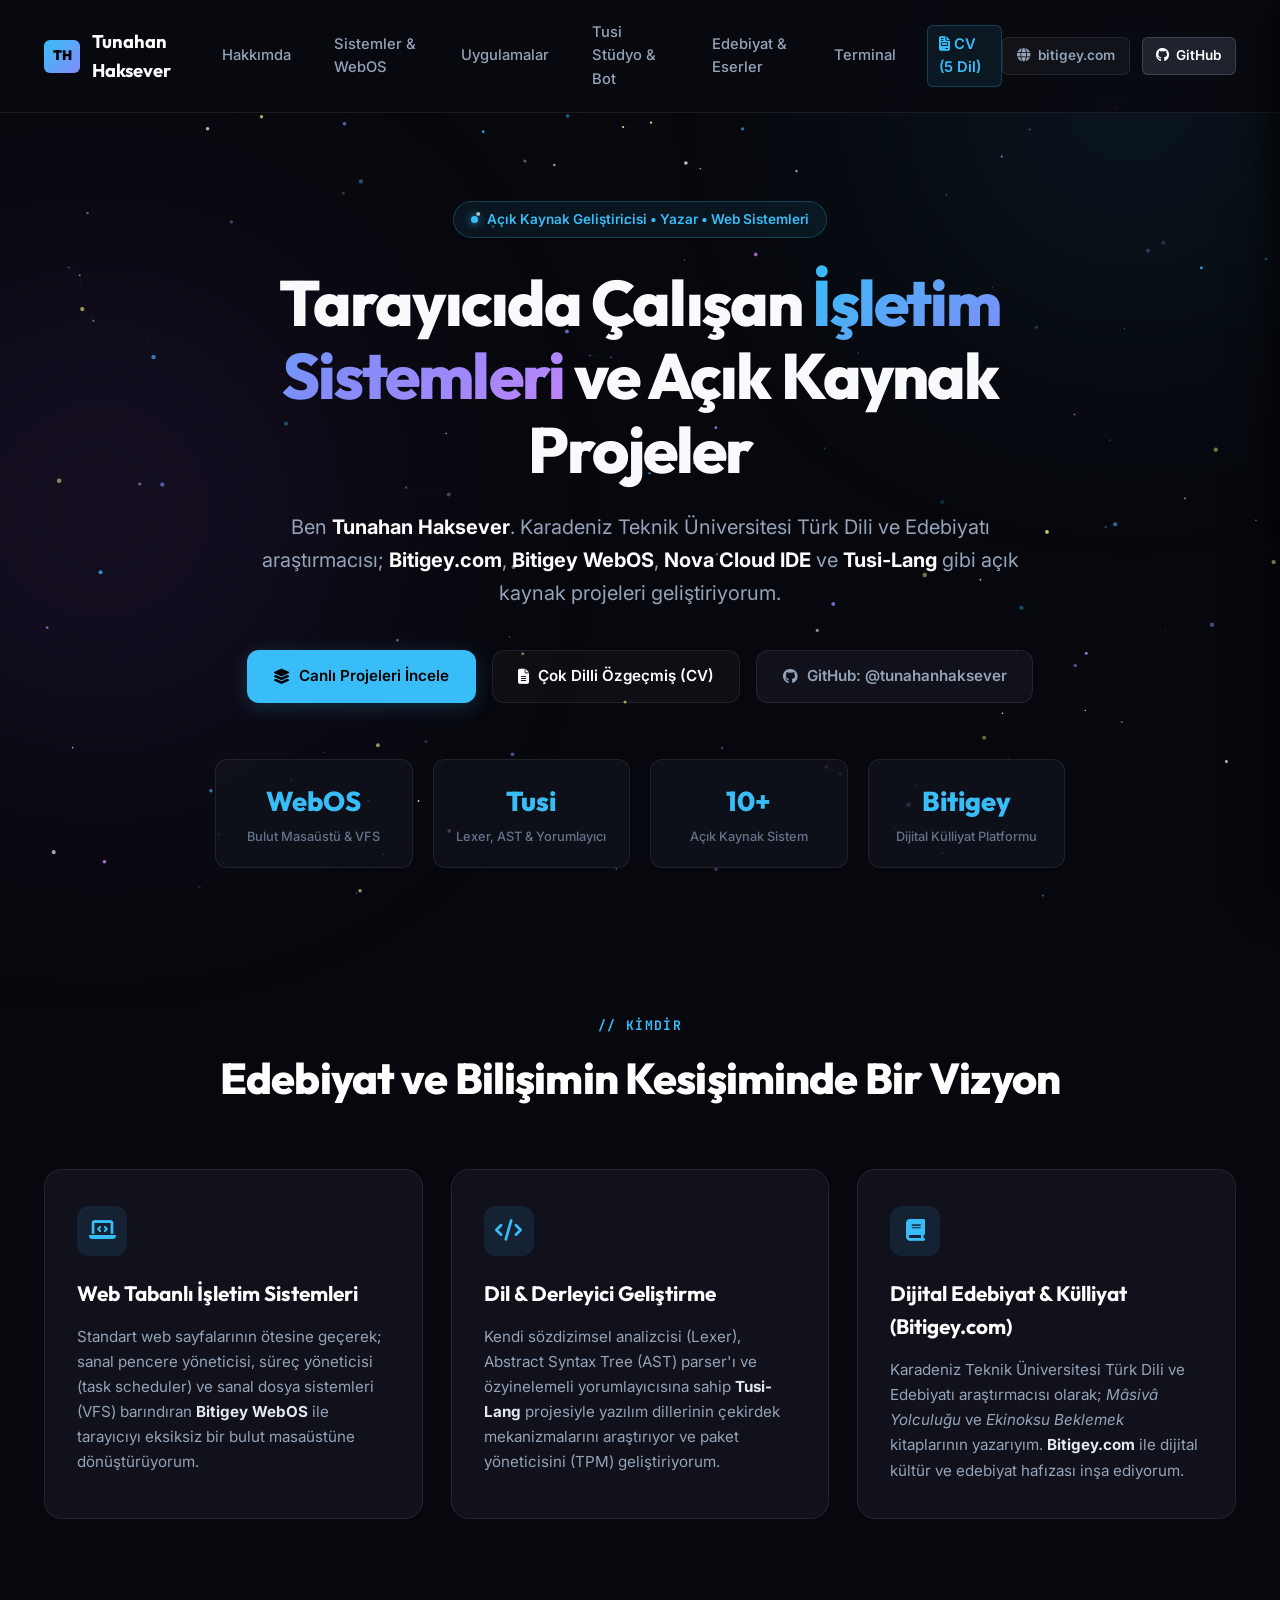
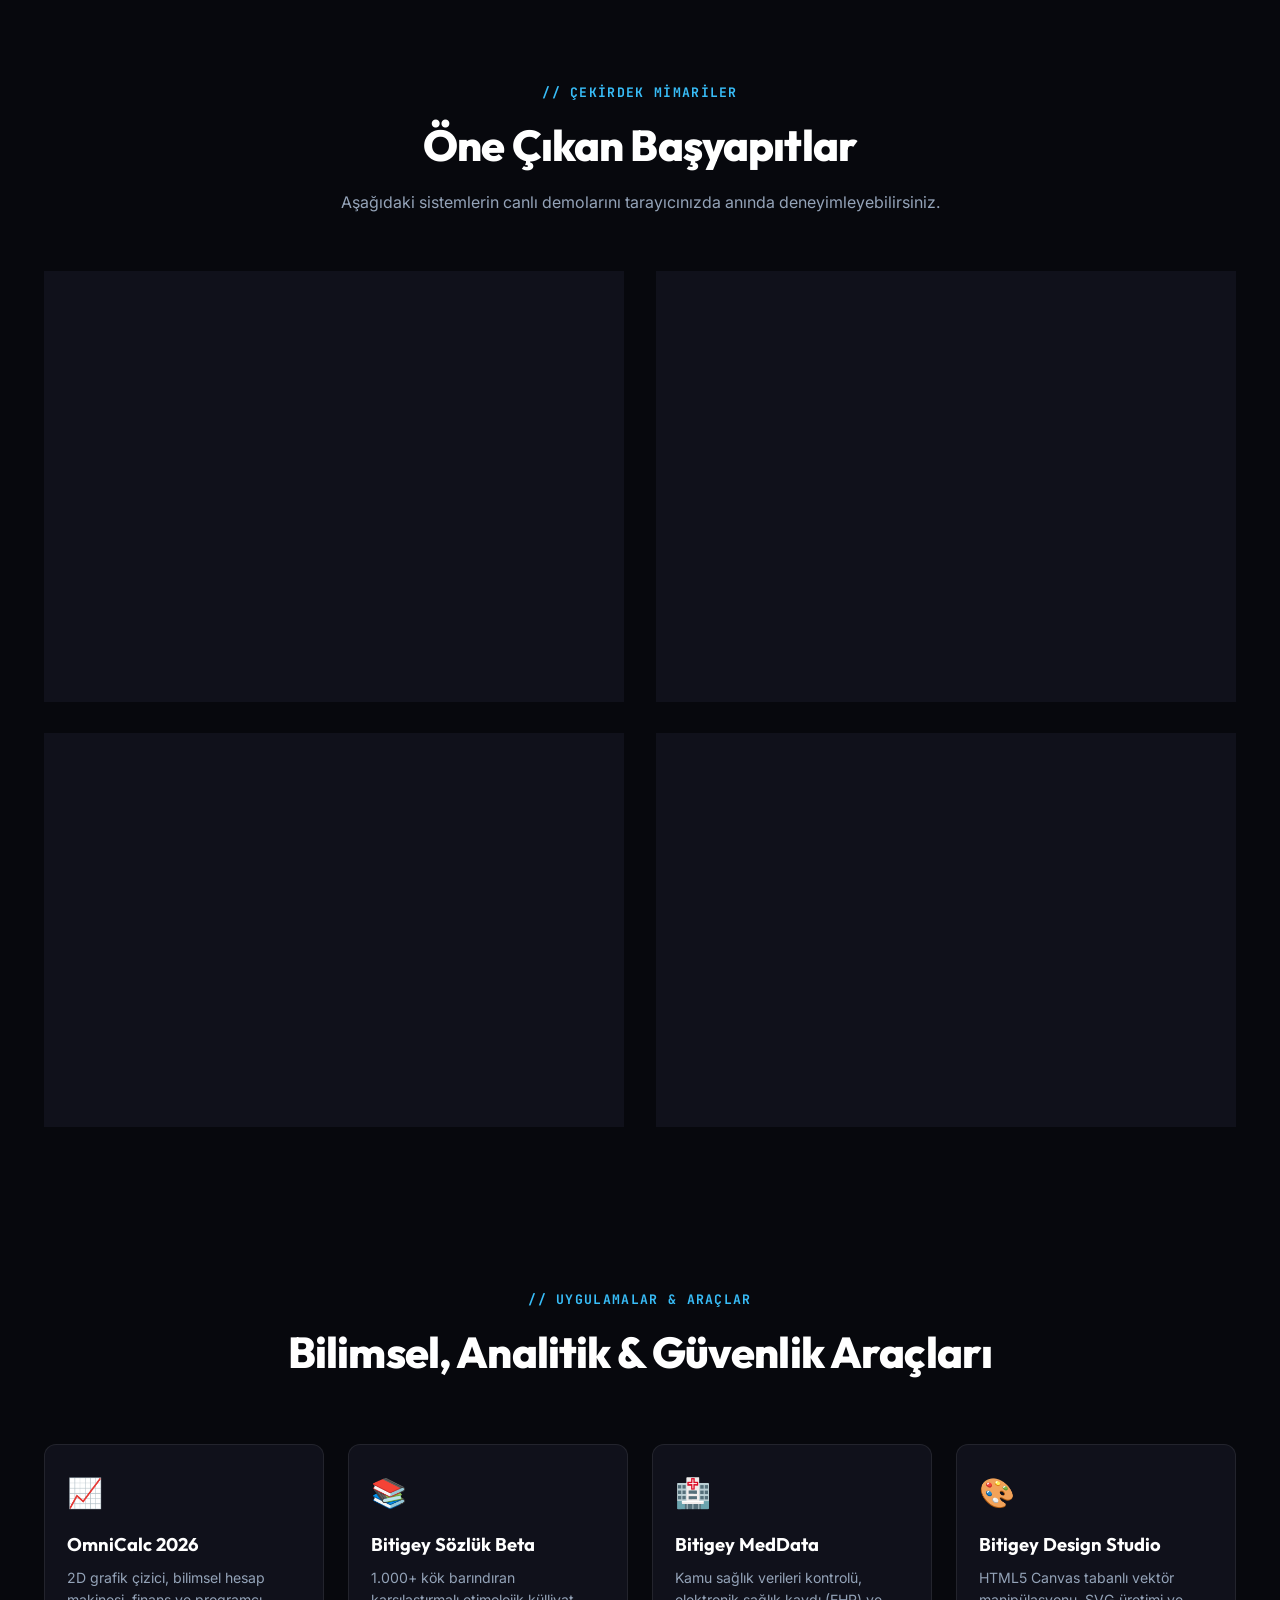
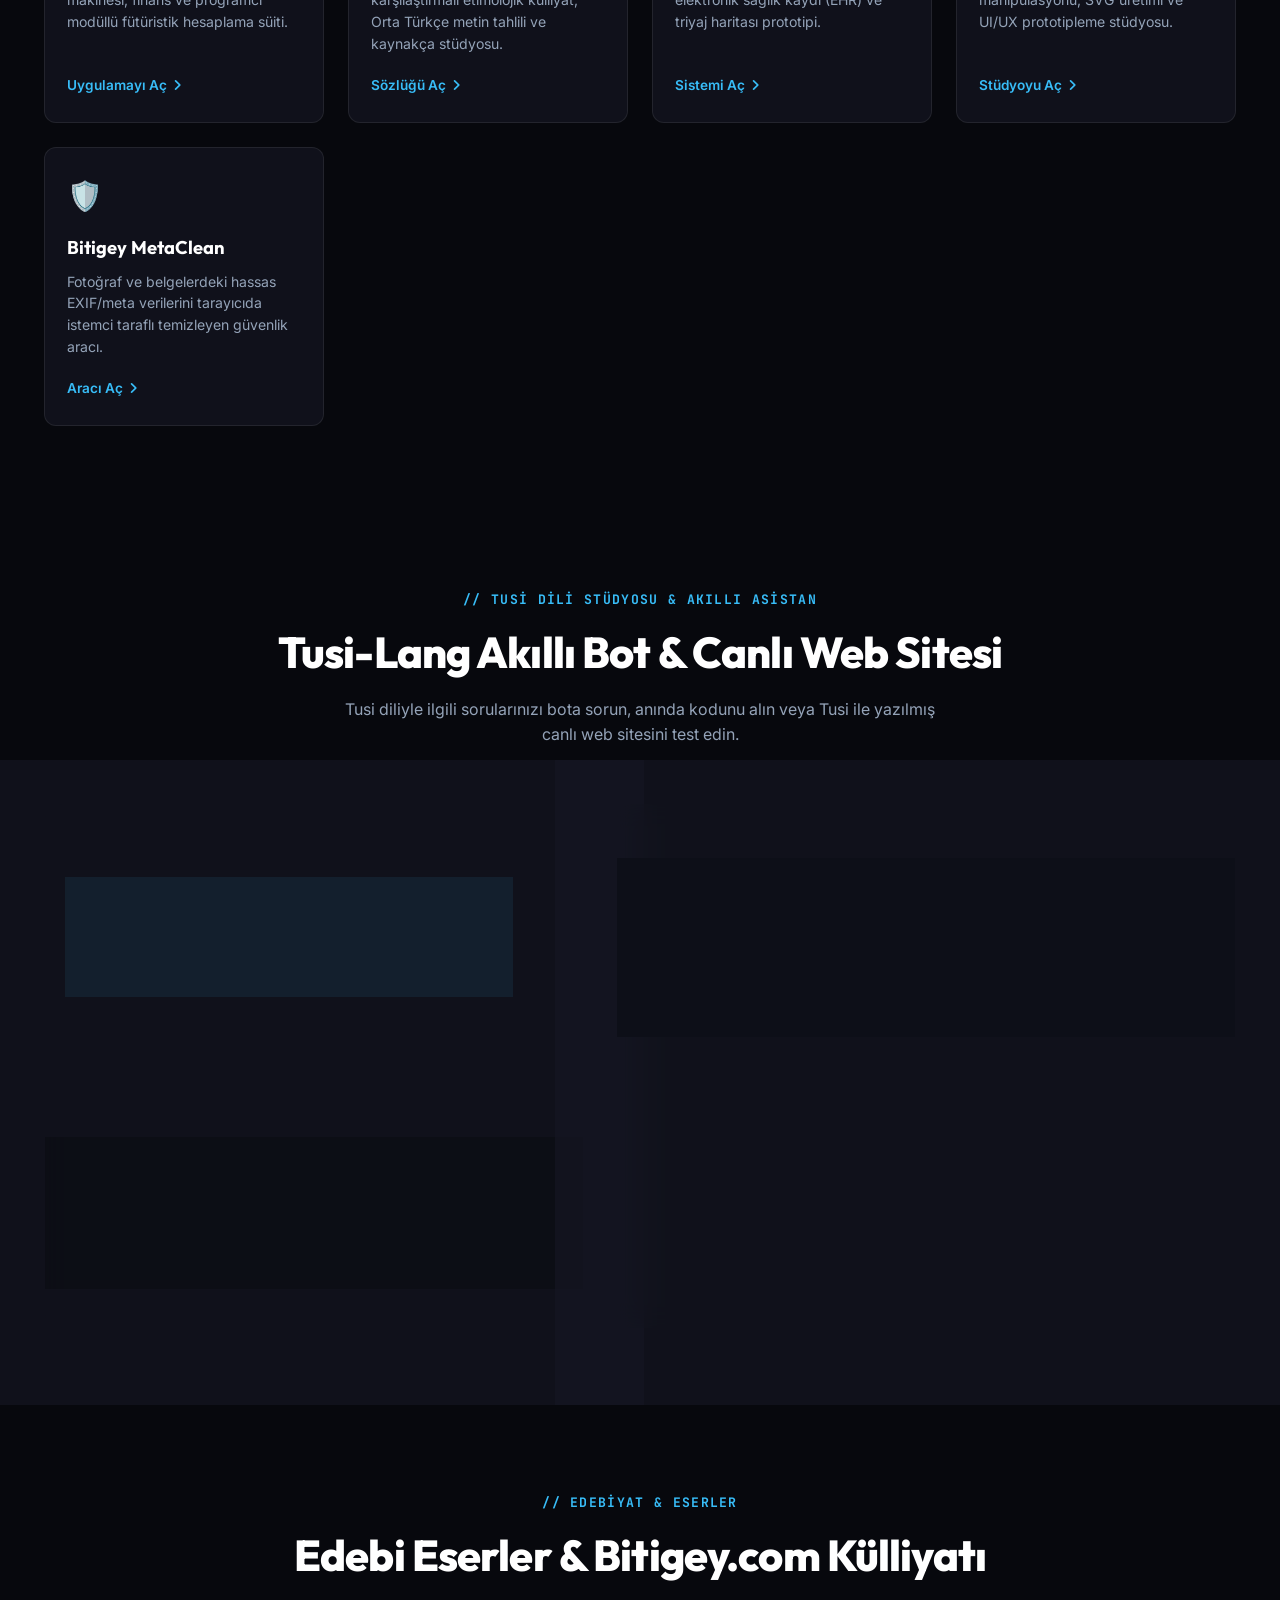
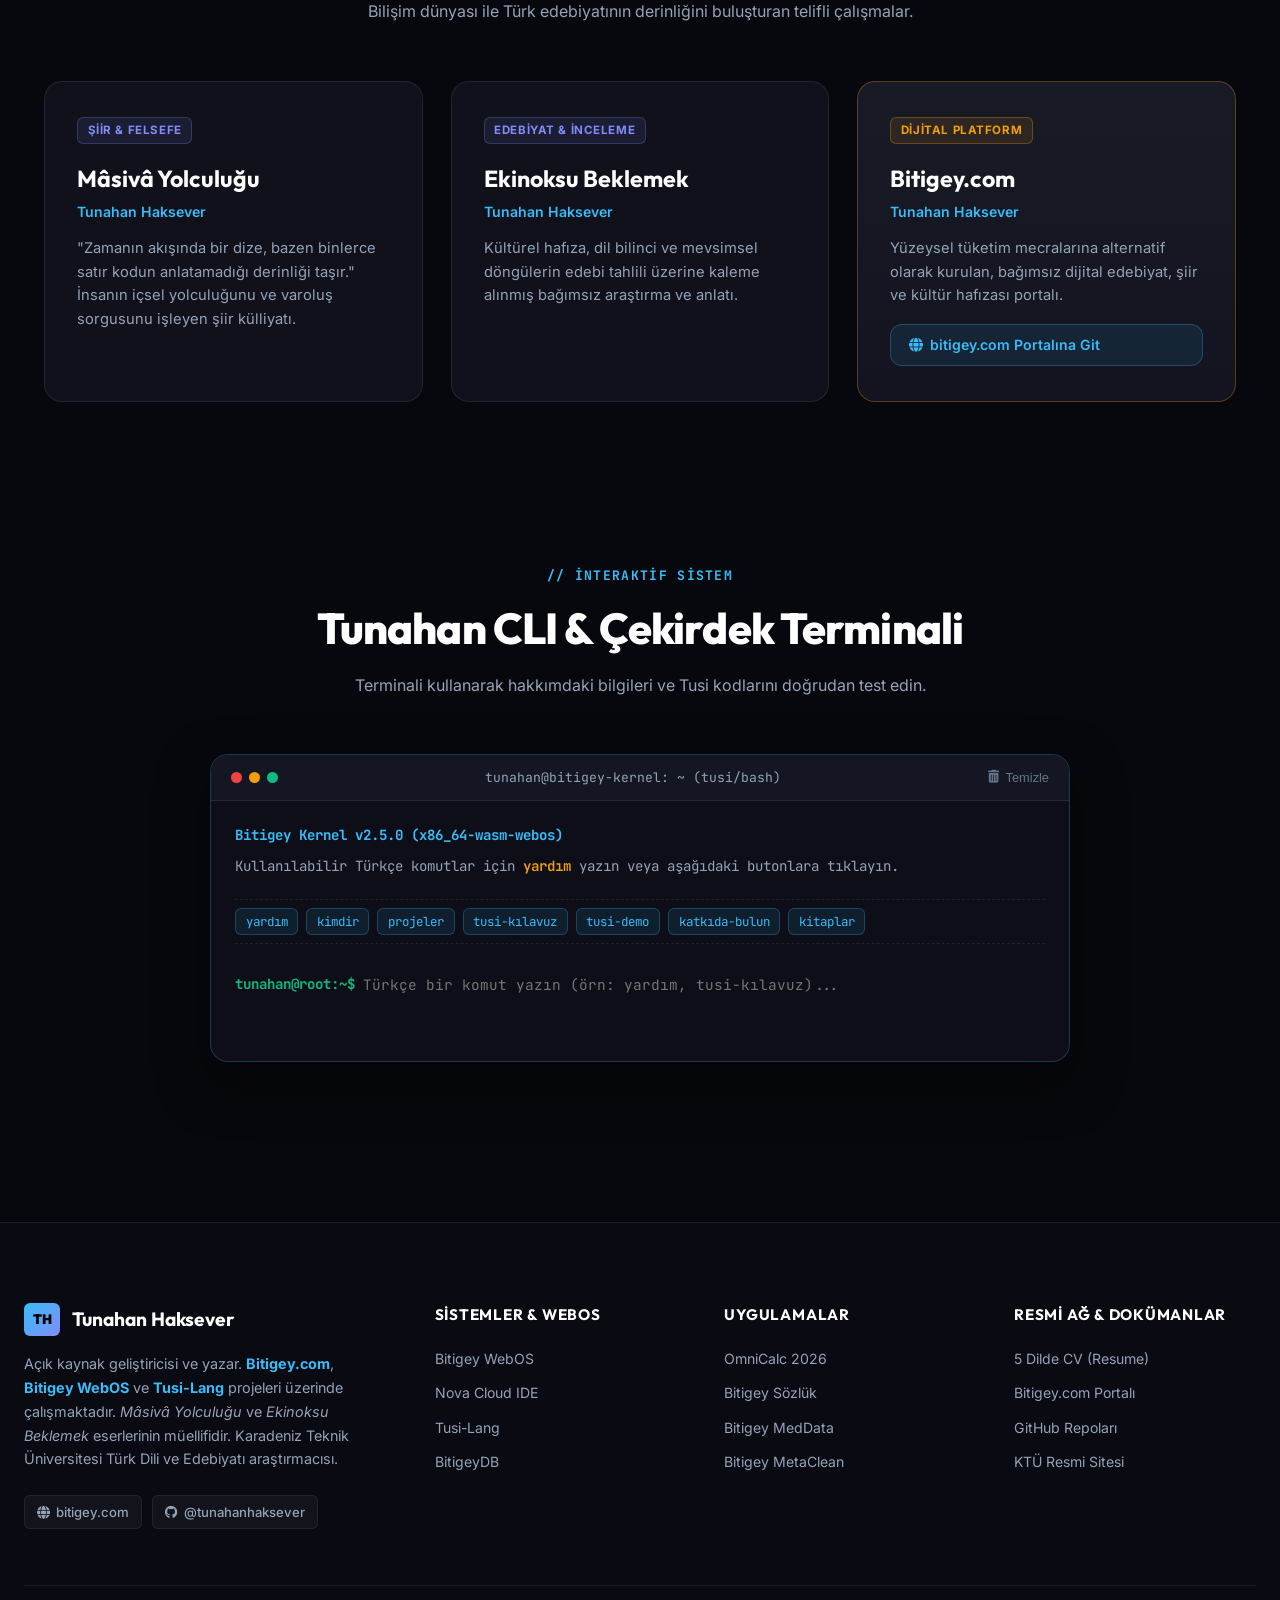
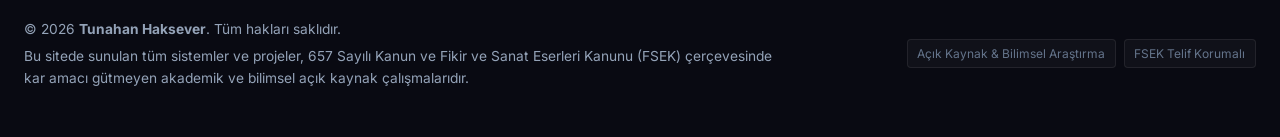
==== commit 0e5fceeb: "feat: complete responsive mobile optimization and sanitize titles to Open-Source Developer & Writer" ====
--- a/index.html
+++ b/index.html
@@ -30,7 +30,7 @@
   <link rel="stylesheet" href="https://cdnjs.cloudflare.com/ajax/libs/font-awesome/6.5.1/css/all.min.css">
 
   <!-- Cache-Busted Stylesheet -->
-  <link rel="stylesheet" href="style.css?v=3.2">
+  <link rel="stylesheet" href="style.css?v=3.5">
 
   <!-- Google Knowledge Graph Schema -->
   <script type="application/ld+json">
@@ -93,8 +93,43 @@
           <i class="fa-brands fa-github"></i> GitHub
         </a>
       </div>
+
+      <button class="mobile-toggle-btn" id="mobile-toggle-btn" aria-label="Menüyü Aç">
+        <i class="fa-solid fa-bars"></i>
+      </button>
     </div>
   </header>
+
+  <!-- Mobile Navigation Drawer -->
+  <div class="mobile-drawer" id="mobile-drawer">
+    <div class="drawer-header">
+      <div class="brand">
+        <span class="avatar-badge">TH</span>
+        <span class="brand-title">Tunahan Haksever</span>
+      </div>
+      <button class="drawer-close-btn" id="drawer-close-btn" aria-label="Menüyü Kapat">
+        <i class="fa-solid fa-xmark"></i>
+      </button>
+    </div>
+    <nav class="drawer-nav">
+      <a href="#about" class="drawer-item"><i class="fa-solid fa-user-tie"></i> Hakkımda</a>
+      <a href="#ecosystem" class="drawer-item"><i class="fa-solid fa-layer-group"></i> Sistemler & WebOS</a>
+      <a href="#apps" class="drawer-item"><i class="fa-solid fa-cubes"></i> Uygulamalar</a>
+      <a href="#tusi-studio" class="drawer-item"><i class="fa-solid fa-robot"></i> Tusi Stüdyo & Bot</a>
+      <a href="#literature" class="drawer-item"><i class="fa-solid fa-book-open"></i> Edebiyat & Eserler</a>
+      <a href="#terminal" class="drawer-item"><i class="fa-solid fa-terminal"></i> Terminal</a>
+      <a href="cv.html" class="drawer-item cv-item"><i class="fa-solid fa-file-invoice"></i> CV (5 Dil)</a>
+    </nav>
+    <div class="drawer-footer">
+      <a href="https://bitigey.com" target="_blank" rel="noopener" class="btn btn-cyan">
+        <i class="fa-solid fa-globe"></i> bitigey.com Portalı
+      </a>
+      <a href="https://github.com/tunahanhaksever" target="_blank" rel="noopener" class="btn btn-dark">
+        <i class="fa-brands fa-github"></i> GitHub: @tunahanhaksever
+      </a>
+    </div>
+  </div>
+  <div class="drawer-backdrop" id="drawer-backdrop"></div>
 
   <main>
     <!-- Hero Section -->
@@ -168,7 +203,7 @@
 
         <div class="card-box">
           <div class="card-icon"><i class="fa-solid fa-code"></i></div>
-          <h3>Dil & Derleyici Mimarisi</h3>
+          <h3>Dil & Derleyici Geliştirme</h3>
           <p>
             Kendi sözdizimsel analizcisi (Lexer), Abstract Syntax Tree (AST) parser'ı ve özyinelemeli yorumlayıcısına sahip 
             <strong>Tusi-Lang</strong> projesiyle yazılım dillerinin çekirdek mekanizmalarını araştırıyor ve paket yöneticisini (TPM) geliştiriyorum.
@@ -205,7 +240,7 @@
             <h3>🖥️ Bitigey WebOS</h3>
             <p>
               Tarayıcı üzerinde çalışan macOS düzeni ile Cyberpunk atmosferini birleştiren tam donanımlı Web İşletim Sistemi. 
-              Sürükle-bırak pencere yöneticisi, dahili terminal, sanal dosya sistemi (VFS) ve modüler uygulama mimarisi içerir.
+              Sürükle-bırak pencere yöneticisi, dahili terminal, sanal dosya sistemi (VFS) ve modüler uygulama yapısı içerir.
             </p>
             <div class="tag-row">
               <span class="tag">JavaScript (ESNext)</span>
@@ -263,7 +298,7 @@
             <h3>⚙️ Tusi-Lang & TPM</h3>
             <p>
               Özel Lexer, AST Parser ve Interpreter motoruna sahip bağımsız programlama dili deneyi. 
-              Kendi paket yöneticisi (TPM) ve çok dilli öğrenme kılavuzlarıyla zenginleştirilmiş dil mimarisi.
+              Kendi paket yöneticisi (TPM) ve çok dilli öğrenme kılavuzlarıyla zenginleştirilmiş dil projesi.
             </p>
             <div class="tag-row">
               <span class="tag">Lexer & AST</span>
@@ -290,7 +325,7 @@
           <div class="card-content">
             <h3>🧠 BitigeyDB & AI</h3>
             <p>
-              Tarayıcı içi ve istemci/sunucu mimarileri için tasarlanmış hafif, asenkron ve yüksek hızlı JSON veritabanı motoru.
+              Tarayıcı içi ve istemci/sunucu sistemleri için tasarlanmış hafif, asenkron ve yüksek hızlı JSON veritabanı motoru.
             </p>
             <div class="tag-row">
               <span class="tag">JSON Storage</span>
@@ -604,6 +639,6 @@
     </div>
   </footer>
 
-  <script src="script.js?v=3.2"></script>
+  <script src="script.js?v=3.5"></script>
 </body>
 </html>
--- a/style.css
+++ b/style.css
@@ -221,6 +221,156 @@
   border-color: #fff;
 }
 
+/* Mobile Menu Toggle Button */
+.mobile-toggle-btn {
+  display: none;
+  align-items: center;
+  justify-content: center;
+  width: 42px;
+  height: 42px;
+  background: rgba(255, 255, 255, 0.05);
+  border: 1px solid var(--border);
+  border-radius: var(--radius-sm);
+  color: #fff;
+  font-size: 1.15rem;
+  cursor: pointer;
+  transition: var(--transition);
+}
+
+.mobile-toggle-btn:hover {
+  background: rgba(56, 189, 248, 0.12);
+  border-color: var(--cyan);
+  color: var(--cyan);
+}
+
+/* Off-Canvas Mobile Navigation Drawer */
+.mobile-drawer {
+  position: fixed;
+  top: 0;
+  right: 0;
+  width: min(340px, 86vw);
+  height: 100vh;
+  background: #0b0d18;
+  border-left: 1px solid var(--border);
+  z-index: 1000;
+  display: flex;
+  flex-direction: column;
+  padding: 1.25rem;
+  transform: translateX(100%);
+  transition: transform 0.3s cubic-bezier(0.16, 1, 0.3, 1);
+  box-shadow: -10px 0 35px rgba(0, 0, 0, 0.7);
+  overflow-y: auto;
+}
+
+.mobile-drawer.open {
+  transform: translateX(0);
+}
+
+.drawer-header {
+  display: flex;
+  align-items: center;
+  justify-content: space-between;
+  padding-bottom: 1rem;
+  border-bottom: 1px solid var(--border);
+  margin-bottom: 1.25rem;
+}
+
+.drawer-close-btn {
+  background: rgba(255, 255, 255, 0.05);
+  border: 1px solid var(--border);
+  color: var(--text-muted);
+  width: 38px;
+  height: 38px;
+  border-radius: var(--radius-sm);
+  display: flex;
+  align-items: center;
+  justify-content: center;
+  font-size: 1.15rem;
+  cursor: pointer;
+  transition: var(--transition);
+}
+
+.drawer-close-btn:hover {
+  color: #fff;
+  border-color: #ef4444;
+  background: rgba(239, 68, 68, 0.12);
+}
+
+.drawer-nav {
+  display: flex;
+  flex-direction: column;
+  gap: 0.4rem;
+  flex-grow: 1;
+}
+
+.drawer-item {
+  display: flex;
+  align-items: center;
+  gap: 0.75rem;
+  padding: 0.8rem 0.95rem;
+  color: var(--text-muted);
+  text-decoration: none;
+  font-size: 0.95rem;
+  font-weight: 500;
+  border-radius: var(--radius-sm);
+  transition: var(--transition);
+}
+
+.drawer-item i {
+  width: 22px;
+  color: var(--cyan);
+  font-size: 1.05rem;
+}
+
+.drawer-item:hover {
+  color: #fff;
+  background: rgba(255, 255, 255, 0.05);
+}
+
+.drawer-item.cv-item {
+  background: rgba(56, 189, 248, 0.08);
+  border: 1px solid var(--border-cyan);
+  color: var(--cyan);
+  font-weight: 600;
+  margin-top: 0.5rem;
+}
+
+.drawer-footer {
+  margin-top: 1.5rem;
+  display: flex;
+  flex-direction: column;
+  gap: 0.65rem;
+  padding-top: 1rem;
+  border-top: 1px solid var(--border);
+}
+
+.drawer-footer .btn {
+  width: 100%;
+  justify-content: center;
+}
+
+/* Drawer Backdrop Overlay */
+.drawer-backdrop {
+  position: fixed;
+  inset: 0;
+  background: rgba(0, 0, 0, 0.7);
+  backdrop-filter: blur(4px);
+  -webkit-backdrop-filter: blur(4px);
+  z-index: 999;
+  opacity: 0;
+  pointer-events: none;
+  transition: opacity 0.3s ease;
+}
+
+.drawer-backdrop.open {
+  opacity: 1;
+  pointer-events: auto;
+}
+
+body.drawer-open {
+  overflow: hidden;
+}
+
 /* ==========================================================================
    Hero Section
    ========================================================================== */
@@ -1304,33 +1454,397 @@
 }
 
 /* ==========================================================================
-   Responsive Breakpoints
+   Responsive Breakpoints & Mobile Optimization
    ========================================================================== */
 
-@media (max-width: 1024px) {
+/* Prevent any horizontal overflow on html/body */
+html, body {
+  overflow-x: hidden;
+  width: 100%;
+  max-width: 100vw;
+  position: relative;
+}
+
+/* Base image & video responsiveness */
+img, svg, canvas {
+  max-width: 100%;
+}
+
+pre, code {
+  max-width: 100%;
+  word-break: break-word;
+}
+
+/* 1. Large Tablets & Small Desktops (<= 1100px) */
+@media (max-width: 1100px) {
+  .nav-menu {
+    gap: 0.65rem;
+  }
+  .nav-item {
+    padding: 0.35rem 0.55rem;
+    font-size: 0.88rem;
+  }
   .showcase-grid,
   .tusi-studio-grid {
     grid-template-columns: 1fr;
+    gap: 1.75rem;
   }
   .footer-columns {
-    grid-template-columns: 1fr 1fr;
+    grid-template-columns: repeat(2, 1fr);
     gap: 2.5rem;
   }
 }
 
+/* 2. Tablets & Mobile Navigation Switch (<= 992px) */
+@media (max-width: 992px) {
+  .nav-menu,
+  .nav-right {
+    display: none;
+  }
+
+  .mobile-toggle-btn {
+    display: flex;
+  }
+
+  .nav-wrap {
+    padding: 0.85rem 1.25rem;
+  }
+
+  .about-cards-grid {
+    grid-template-columns: 1fr;
+    gap: 1.25rem;
+  }
+
+  .literature-grid {
+    grid-template-columns: 1fr;
+    gap: 1.25rem;
+  }
+
+  .metrics-row {
+    grid-template-columns: repeat(2, 1fr);
+    gap: 0.85rem;
+  }
+
+  .hero-heading {
+    font-size: clamp(2rem, 5.5vw, 2.9rem);
+  }
+}
+
+/* 3. Small Tablets & Phones (<= 768px) */
 @media (max-width: 768px) {
-  .nav-menu, .nav-right {
+  .page-section {
+    padding: 3.5rem 1.15rem;
+  }
+
+  .section-title-wrap {
+    margin-bottom: 2rem;
+  }
+
+  .section-main-title {
+    font-size: clamp(1.6rem, 5vw, 2.2rem);
+  }
+
+  .section-sub {
+    font-size: 0.92rem;
+    line-height: 1.55;
+  }
+
+  /* Hero Section */
+  .hero-block {
+    padding: 3.5rem 1.15rem 2.5rem;
+  }
+
+  .hero-heading {
+    font-size: clamp(1.85rem, 6.5vw, 2.5rem);
+    line-height: 1.25;
+  }
+
+  .hero-lead {
+    font-size: 0.95rem;
+    line-height: 1.6;
+    margin-bottom: 1.75rem;
+  }
+
+  .hero-buttons {
+    flex-direction: column;
+    width: 100%;
+    max-width: 440px;
+    margin: 0 auto 2.5rem;
+    gap: 0.75rem;
+  }
+
+  .hero-buttons .btn {
+    width: 100%;
+    justify-content: center;
+    padding: 0.85rem 1.25rem;
+  }
+
+  .metric-item {
+    padding: 0.85rem 1rem;
+  }
+
+  .m-val {
+    font-size: 1.25rem;
+  }
+
+  .m-sub {
+    font-size: 0.76rem;
+  }
+
+  /* Filter Tabs Bar: Horizontal smooth touch scrolling */
+  .filter-tabs {
+    display: flex;
+    gap: 0.45rem;
+    overflow-x: auto;
+    flex-wrap: nowrap;
+    -webkit-overflow-scrolling: touch;
+    padding: 0.35rem 0.25rem 0.85rem;
+    scrollbar-width: none;
+    -ms-overflow-style: none;
+    margin-bottom: 1.5rem;
+  }
+
+  .filter-tabs::-webkit-scrollbar {
     display: none;
   }
-  .metrics-row {
-    grid-template-columns: 1fr 1fr;
-  }
+
+  .filter-tab {
+    flex-shrink: 0;
+    white-space: nowrap;
+    padding: 0.45rem 0.9rem;
+    font-size: 0.82rem;
+  }
+
+  /* Showcase Cards */
+  .showcase-card {
+    flex-direction: column;
+    border-radius: var(--radius-md);
+  }
+
+  .showcase-preview {
+    width: 100%;
+    height: 190px;
+    border-right: none;
+    border-bottom: 1px solid var(--border);
+  }
+
+  .showcase-info {
+    padding: 1.25rem 1.15rem;
+  }
+
+  .showcase-actions {
+    flex-direction: column;
+    width: 100%;
+    gap: 0.5rem;
+  }
+
+  .showcase-actions .card-link {
+    width: 100%;
+    justify-content: center;
+  }
+
+  /* Apps Grid */
+  .apps-grid {
+    grid-template-columns: 1fr;
+    gap: 1.15rem;
+  }
+
+  .app-card {
+    padding: 1.25rem;
+  }
+
+  /* Tusi-Lang Studio & Bot */
+  .tusi-studio-grid {
+    gap: 1.5rem;
+  }
+
+  .tusi-panel {
+    border-radius: var(--radius-md);
+  }
+
+  .tusi-panel-header {
+    padding: 0.75rem 1rem;
+    flex-wrap: wrap;
+    gap: 0.5rem;
+  }
+
+  .bot-chat-body {
+    padding: 0.95rem;
+    min-height: 220px;
+    max-height: 320px;
+  }
+
+  .chat-bubble {
+    max-width: 96%;
+    font-size: 0.86rem;
+    padding: 0.75rem 0.95rem;
+  }
+
+  .chat-bubble.bot pre {
+    font-size: 0.75rem;
+    padding: 0.55rem 0.7rem;
+    overflow-x: auto;
+  }
+
+  .bot-prompts-bar {
+    display: flex;
+    overflow-x: auto;
+    flex-wrap: nowrap;
+    -webkit-overflow-scrolling: touch;
+    padding: 0.55rem 0.85rem;
+    gap: 0.45rem;
+    scrollbar-width: none;
+  }
+
+  .bot-prompts-bar::-webkit-scrollbar {
+    display: none;
+  }
+
+  .bot-pill {
+    flex-shrink: 0;
+    white-space: nowrap;
+    padding: 0.35rem 0.7rem;
+    font-size: 0.76rem;
+    min-height: 32px;
+    display: inline-flex;
+    align-items: center;
+  }
+
+  .bot-input-bar {
+    padding: 0.65rem 0.85rem;
+    gap: 0.45rem;
+  }
+
+  .bot-input-field {
+    font-size: 16px; /* Prevents auto-zoom in mobile Safari */
+    padding: 0.55rem 0.8rem;
+  }
+
+  .bot-send-btn {
+    padding: 0.55rem 0.9rem;
+    font-size: 0.86rem;
+  }
+
+  .code-editor-mock {
+    font-size: 0.75rem;
+    padding: 0.85rem 1rem;
+    max-height: 150px;
+    overflow-x: auto;
+  }
+
+  .browser-preview-frame {
+    padding: 1.25rem 0.85rem;
+    min-height: 190px;
+  }
+
+  .browser-card-content {
+    padding: 1.25rem 1rem;
+    width: 100%;
+  }
+
+  .browser-card-content h4 {
+    font-size: 1.15rem;
+  }
+
+  .browser-nav-links {
+    flex-wrap: wrap;
+    gap: 0.35rem;
+    justify-content: center;
+  }
+
+  .browser-link-btn {
+    font-size: 0.76rem;
+    padding: 0.35rem 0.65rem;
+  }
+
+  /* Terminal Frame */
+  .terminal-frame {
+    border-radius: var(--radius-md);
+  }
+
+  .cmd-pills-bar {
+    display: flex;
+    overflow-x: auto;
+    flex-wrap: nowrap;
+    -webkit-overflow-scrolling: touch;
+    padding: 0.55rem 0.85rem;
+    gap: 0.45rem;
+    scrollbar-width: none;
+  }
+
+  .cmd-pills-bar::-webkit-scrollbar {
+    display: none;
+  }
+
+  .cmd-pill {
+    flex-shrink: 0;
+    white-space: nowrap;
+    padding: 0.35rem 0.65rem;
+    font-size: 0.74rem;
+    min-height: 32px;
+    display: inline-flex;
+    align-items: center;
+  }
+
+  .terminal-body {
+    padding: 0.85rem;
+    font-size: 0.82rem;
+    min-height: 220px;
+    max-height: 330px;
+    overflow-x: auto;
+  }
+
+  .term-input {
+    font-size: 16px; /* Prevents auto-zoom in mobile Safari */
+  }
+
+  /* Footer */
   .footer-columns {
     grid-template-columns: 1fr;
-    gap: 2rem;
-  }
+    gap: 1.75rem;
+  }
+
   .footer-legal {
     flex-direction: column;
     text-align: center;
-  }
-}
+    gap: 1rem;
+  }
+
+  .legal-right {
+    justify-content: center;
+  }
+}
+
+/* 4. Ultra-Small Phones (<= 480px) */
+@media (max-width: 480px) {
+  .nav-wrap {
+    padding: 0.75rem 1rem;
+  }
+
+  .brand-title {
+    font-size: 1.05rem;
+  }
+
+  .metrics-row {
+    grid-template-columns: 1fr;
+    gap: 0.65rem;
+  }
+
+  .badge-pill {
+    font-size: 0.72rem;
+    padding: 0.3rem 0.65rem;
+  }
+
+  .card-box {
+    padding: 1.15rem;
+  }
+
+  .lit-card {
+    padding: 1.2rem;
+  }
+
+  .backlink-tag {
+    font-size: 0.72rem;
+    padding: 0.25rem 0.5rem;
+  }
+}
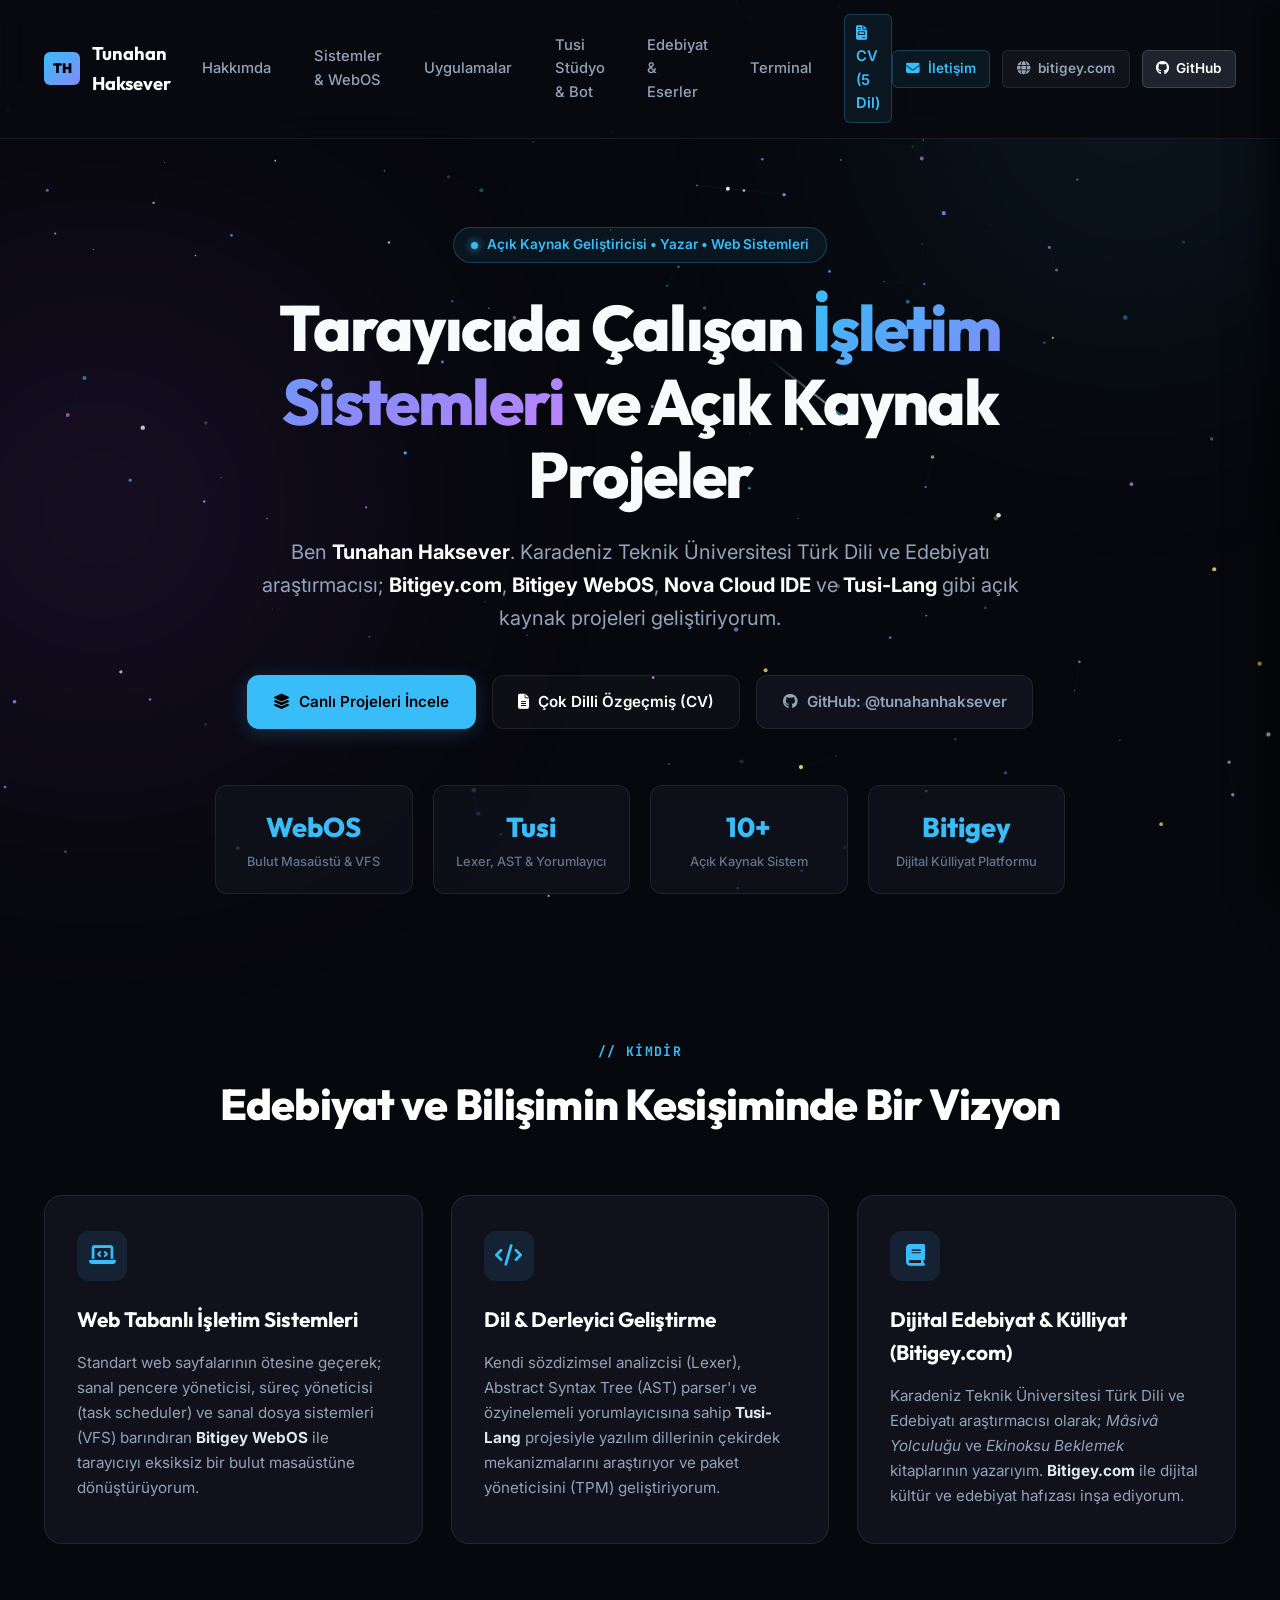
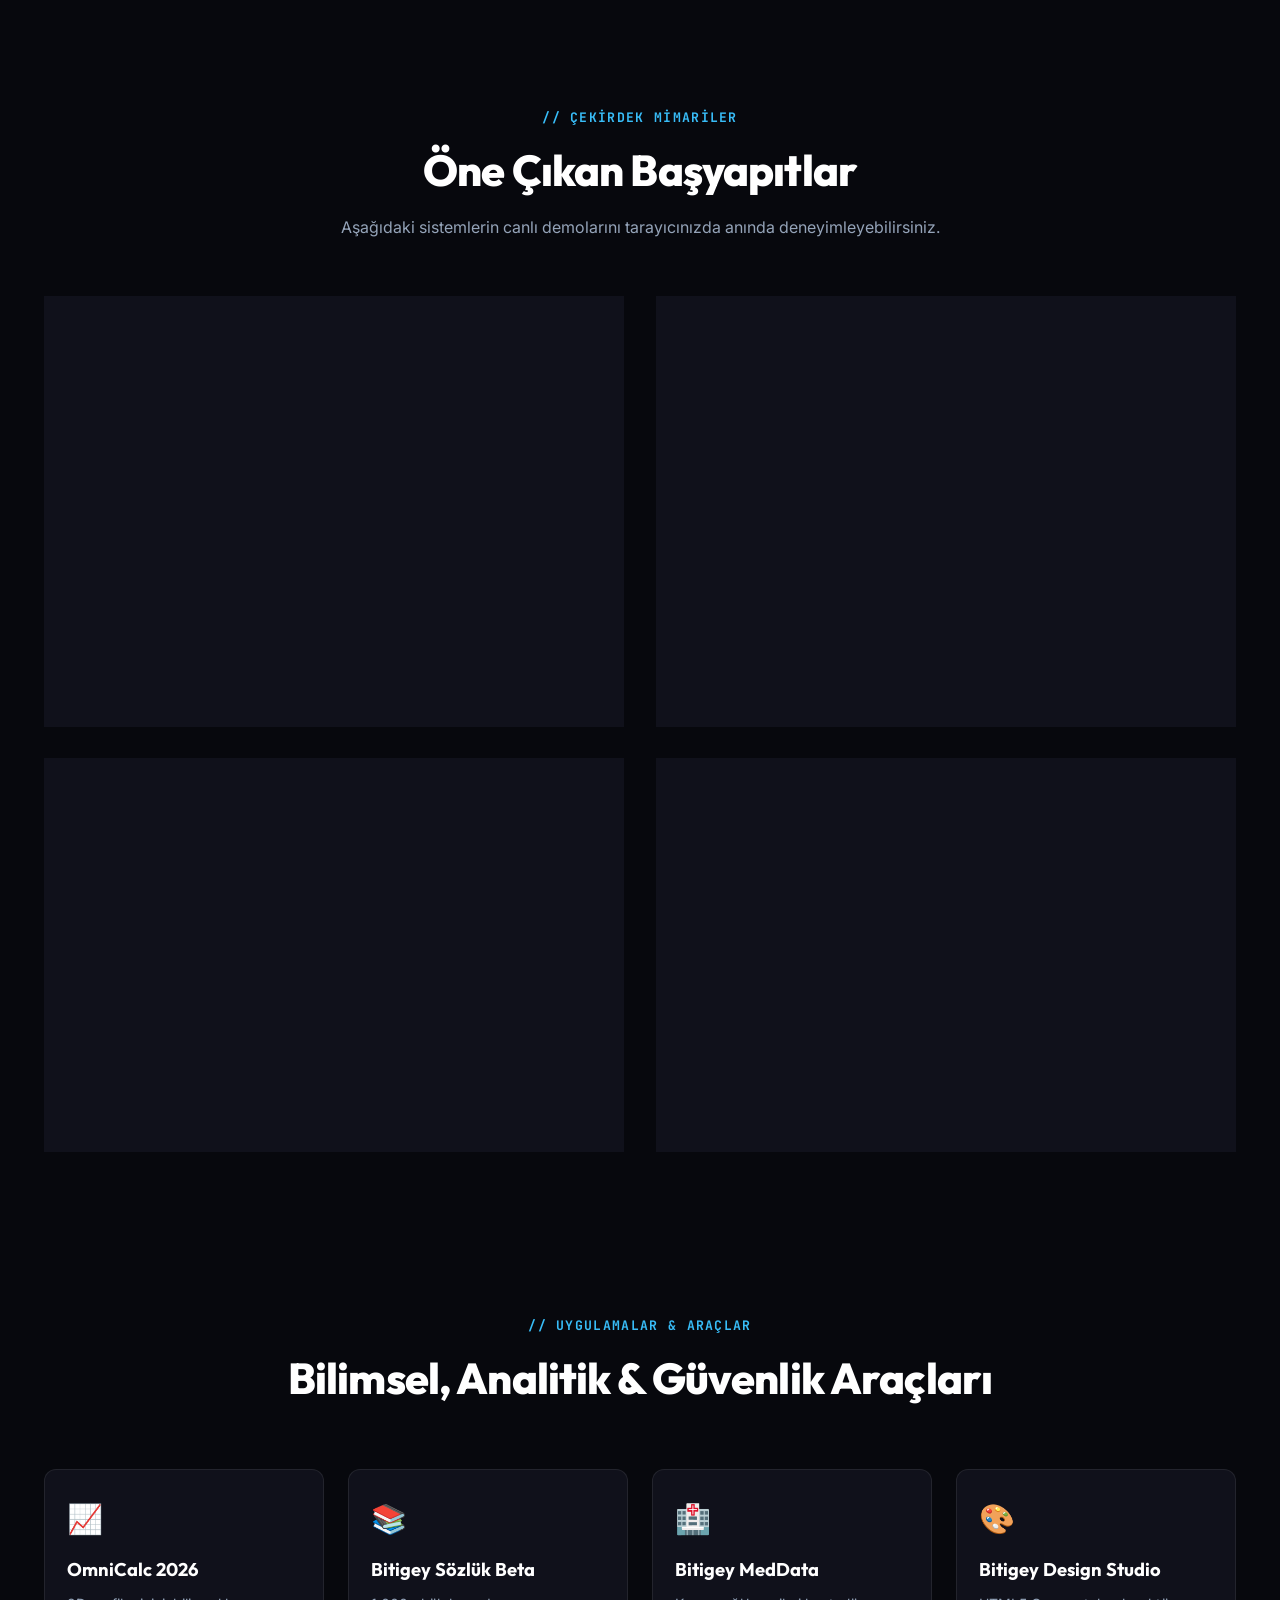
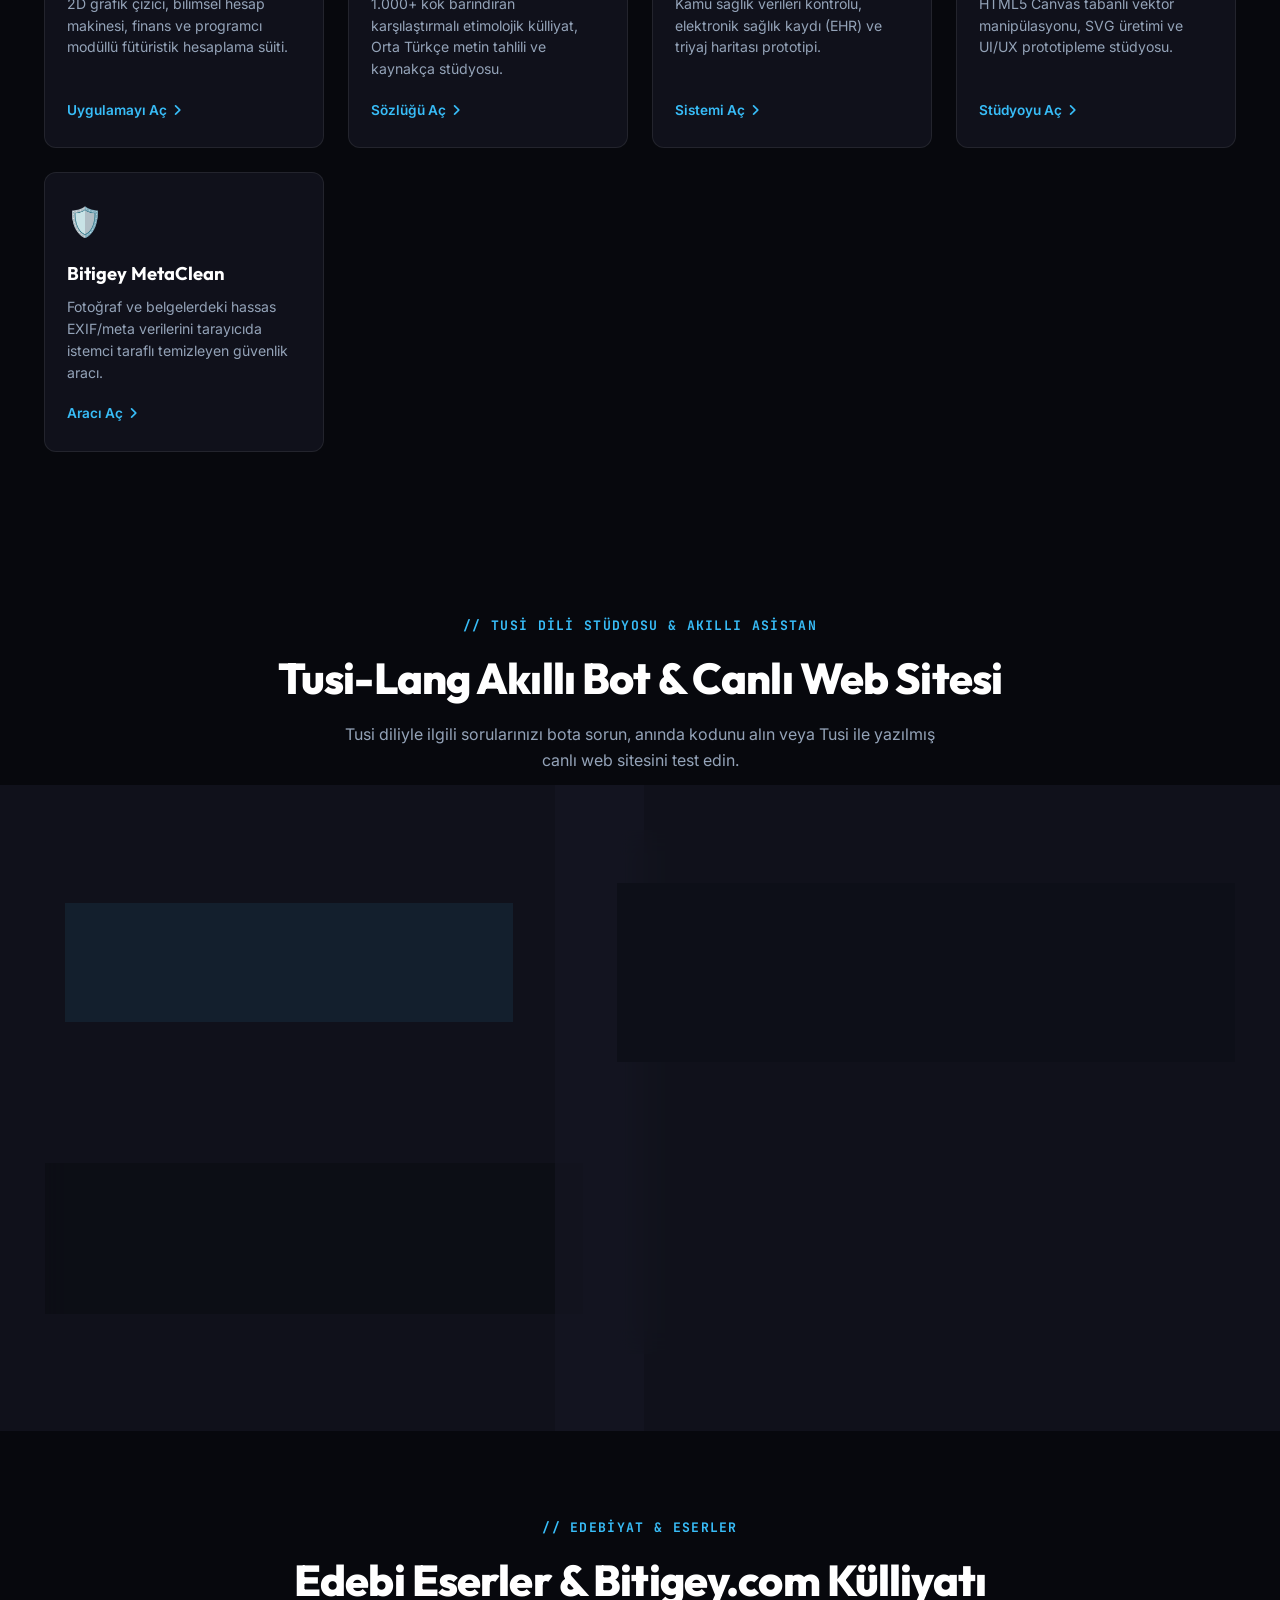
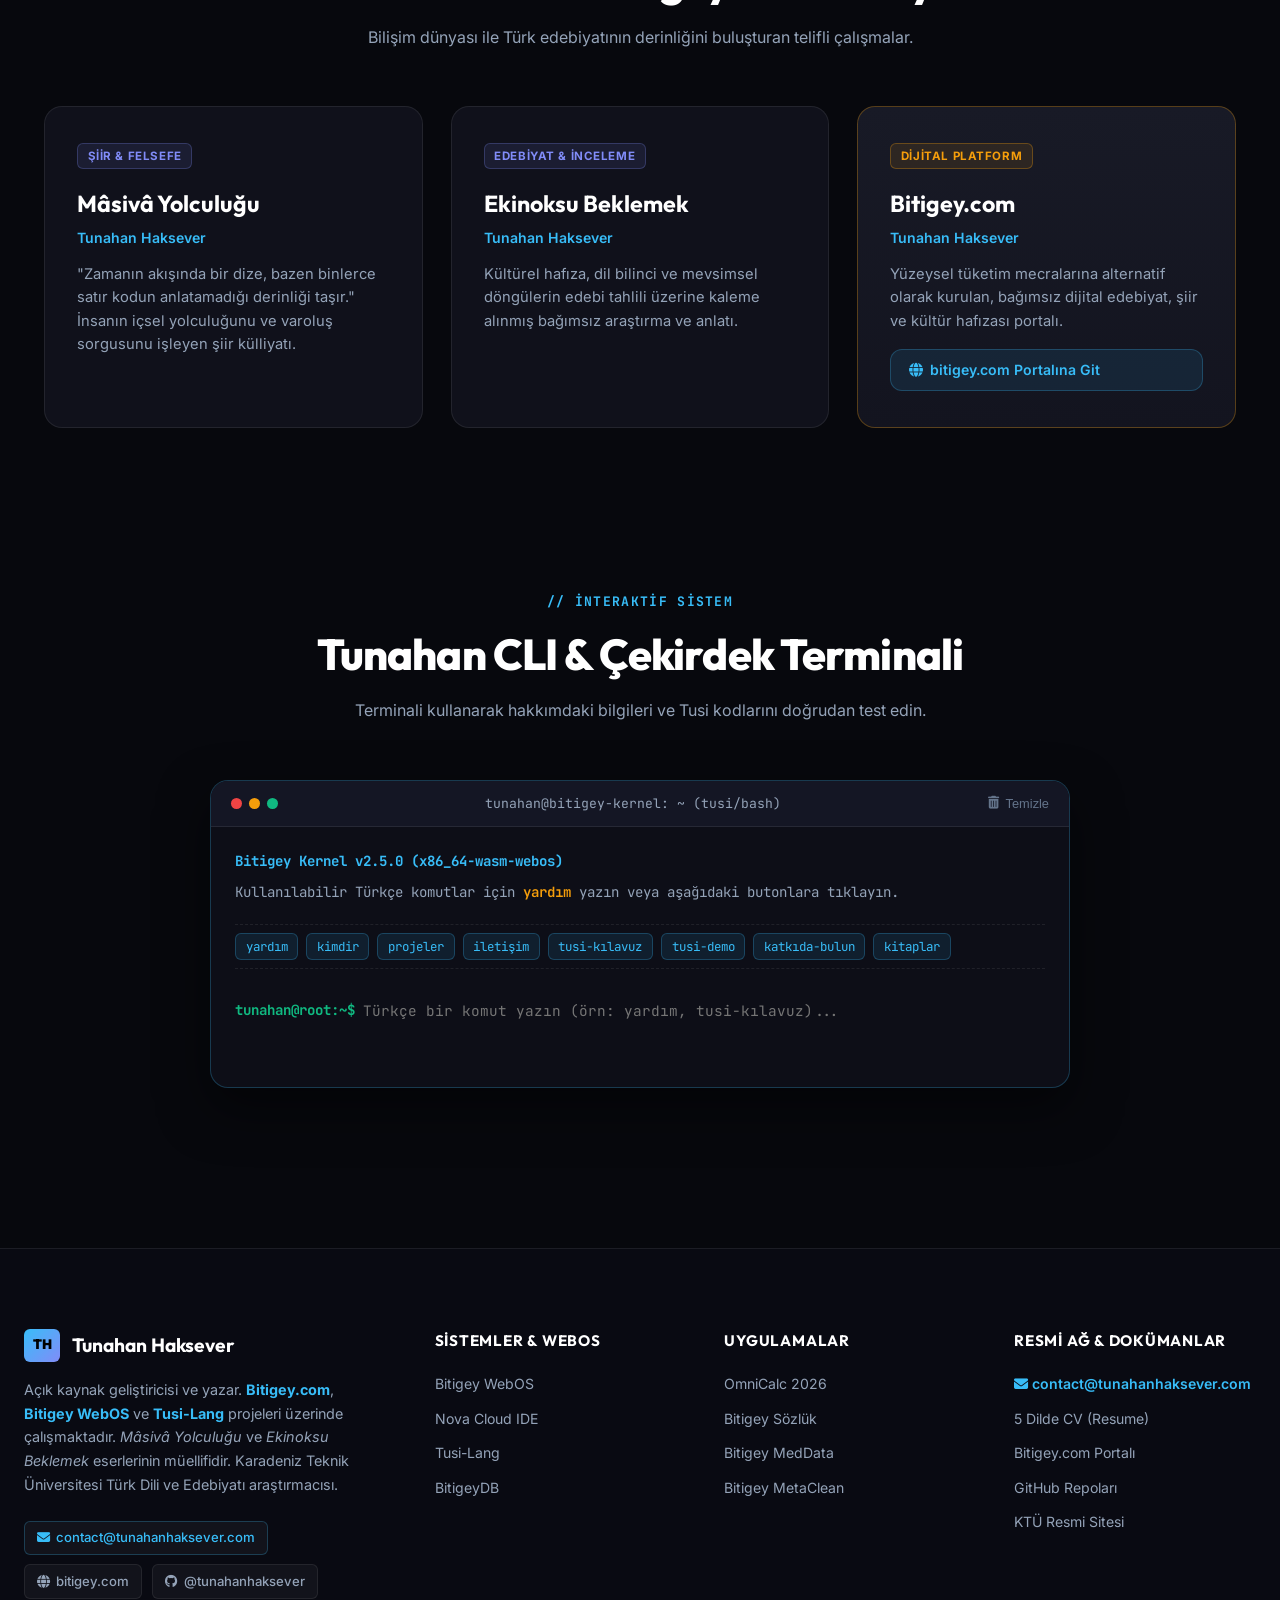
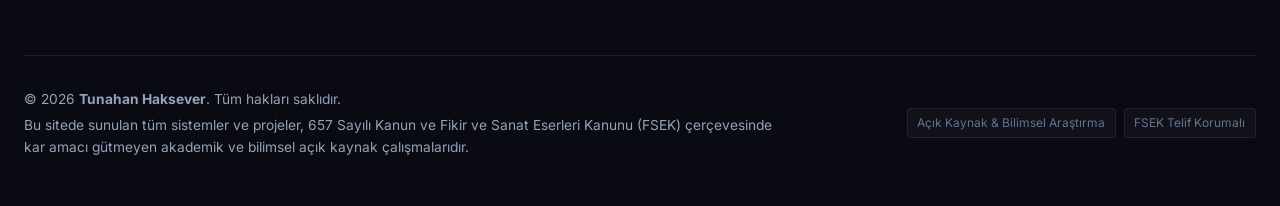
==== commit 7cad9b0b: "feat: add contact@tunahanhaksever.com official contact desk, signature, and autoresponder templates" ====
--- a/index.html
+++ b/index.html
@@ -30,7 +30,7 @@
   <link rel="stylesheet" href="https://cdnjs.cloudflare.com/ajax/libs/font-awesome/6.5.1/css/all.min.css">
 
   <!-- Cache-Busted Stylesheet -->
-  <link rel="stylesheet" href="style.css?v=3.5">
+  <link rel="stylesheet" href="style.css?v=3.6">
 
   <!-- Google Knowledge Graph Schema -->
   <script type="application/ld+json">
@@ -39,6 +39,7 @@
     "@type": "Person",
     "@id": "https://github.com/tunahanhaksever#person",
     "name": "Tunahan Haksever",
+    "email": "mailto:contact@tunahanhaksever.com",
     "birthDate": "2005-08-07",
     "birthPlace": { "@type": "Place", "name": "İstanbul, Türkiye" },
     "url": "https://tunahanhaksever.github.io/tunahanhaksever/",
@@ -86,6 +87,9 @@
       </nav>
 
       <div class="nav-right">
+        <a href="mailto:contact@tunahanhaksever.com" class="header-btn contact-btn" title="Resmi İletişim & Temsil">
+          <i class="fa-solid fa-envelope"></i> İletişim
+        </a>
         <a href="https://bitigey.com" target="_blank" rel="noopener" class="header-btn secondary">
           <i class="fa-solid fa-globe"></i> bitigey.com
         </a>
@@ -121,6 +125,9 @@
       <a href="cv.html" class="drawer-item cv-item"><i class="fa-solid fa-file-invoice"></i> CV (5 Dil)</a>
     </nav>
     <div class="drawer-footer">
+      <a href="mailto:contact@tunahanhaksever.com" class="btn btn-outline" style="border-color: var(--cyan); color: var(--cyan); margin-bottom: 0.5rem;">
+        <i class="fa-solid fa-envelope"></i> contact@tunahanhaksever.com
+      </a>
       <a href="https://bitigey.com" target="_blank" rel="noopener" class="btn btn-cyan">
         <i class="fa-solid fa-globe"></i> bitigey.com Portalı
       </a>
@@ -552,6 +559,7 @@
             <button class="cmd-pill" data-cmd="yardim">yardım</button>
             <button class="cmd-pill" data-cmd="kimdir">kimdir</button>
             <button class="cmd-pill" data-cmd="projeler">projeler</button>
+            <button class="cmd-pill" data-cmd="iletisim">iletişim</button>
             <button class="cmd-pill" data-cmd="tusi-kilavuz">tusi-kılavuz</button>
             <button class="cmd-pill" data-cmd="tusi-demo">tusi-demo</button>
             <button class="cmd-pill" data-cmd="katkida-bulun">katkıda-bulun</button>
@@ -582,6 +590,9 @@
             eserlerinin müellifidir. Karadeniz Teknik Üniversitesi Türk Dili ve Edebiyatı araştırmacısı.
           </p>
           <div class="f-badges">
+            <a href="mailto:contact@tunahanhaksever.com" class="badge-link" style="border-color: var(--border-cyan); color: var(--cyan);">
+              <i class="fa-solid fa-envelope"></i> contact@tunahanhaksever.com
+            </a>
             <a href="https://bitigey.com" target="_blank" rel="noopener" class="badge-link">
               <i class="fa-solid fa-globe"></i> bitigey.com
             </a>
@@ -614,6 +625,7 @@
         <div class="f-col">
           <h4 class="f-heading">Resmi Ağ & Dokümanlar</h4>
           <div class="f-links">
+            <a href="mailto:contact@tunahanhaksever.com" style="color: var(--cyan); font-weight: 600;"><i class="fa-solid fa-envelope"></i> contact@tunahanhaksever.com</a>
             <a href="cv.html" target="_blank" rel="noopener">5 Dilde CV (Resume)</a>
             <a href="https://bitigey.com" target="_blank" rel="noopener">Bitigey.com Portalı</a>
             <a href="https://github.com/tunahanhaksever?tab=repositories" target="_blank" rel="noopener">GitHub Repoları</a>
@@ -639,6 +651,6 @@
     </div>
   </footer>
 
-  <script src="script.js?v=3.5"></script>
+  <script src="script.js?v=3.6"></script>
 </body>
 </html>
--- a/style.css
+++ b/style.css
@@ -221,6 +221,18 @@
   border-color: #fff;
 }
 
+.header-btn.contact-btn {
+  background: rgba(56, 189, 248, 0.08);
+  color: var(--cyan);
+  border: 1px solid var(--border-cyan);
+}
+
+.header-btn.contact-btn:hover {
+  background: var(--cyan);
+  color: #050811;
+  border-color: var(--cyan);
+}
+
 /* Mobile Menu Toggle Button */
 .mobile-toggle-btn {
   display: none;
